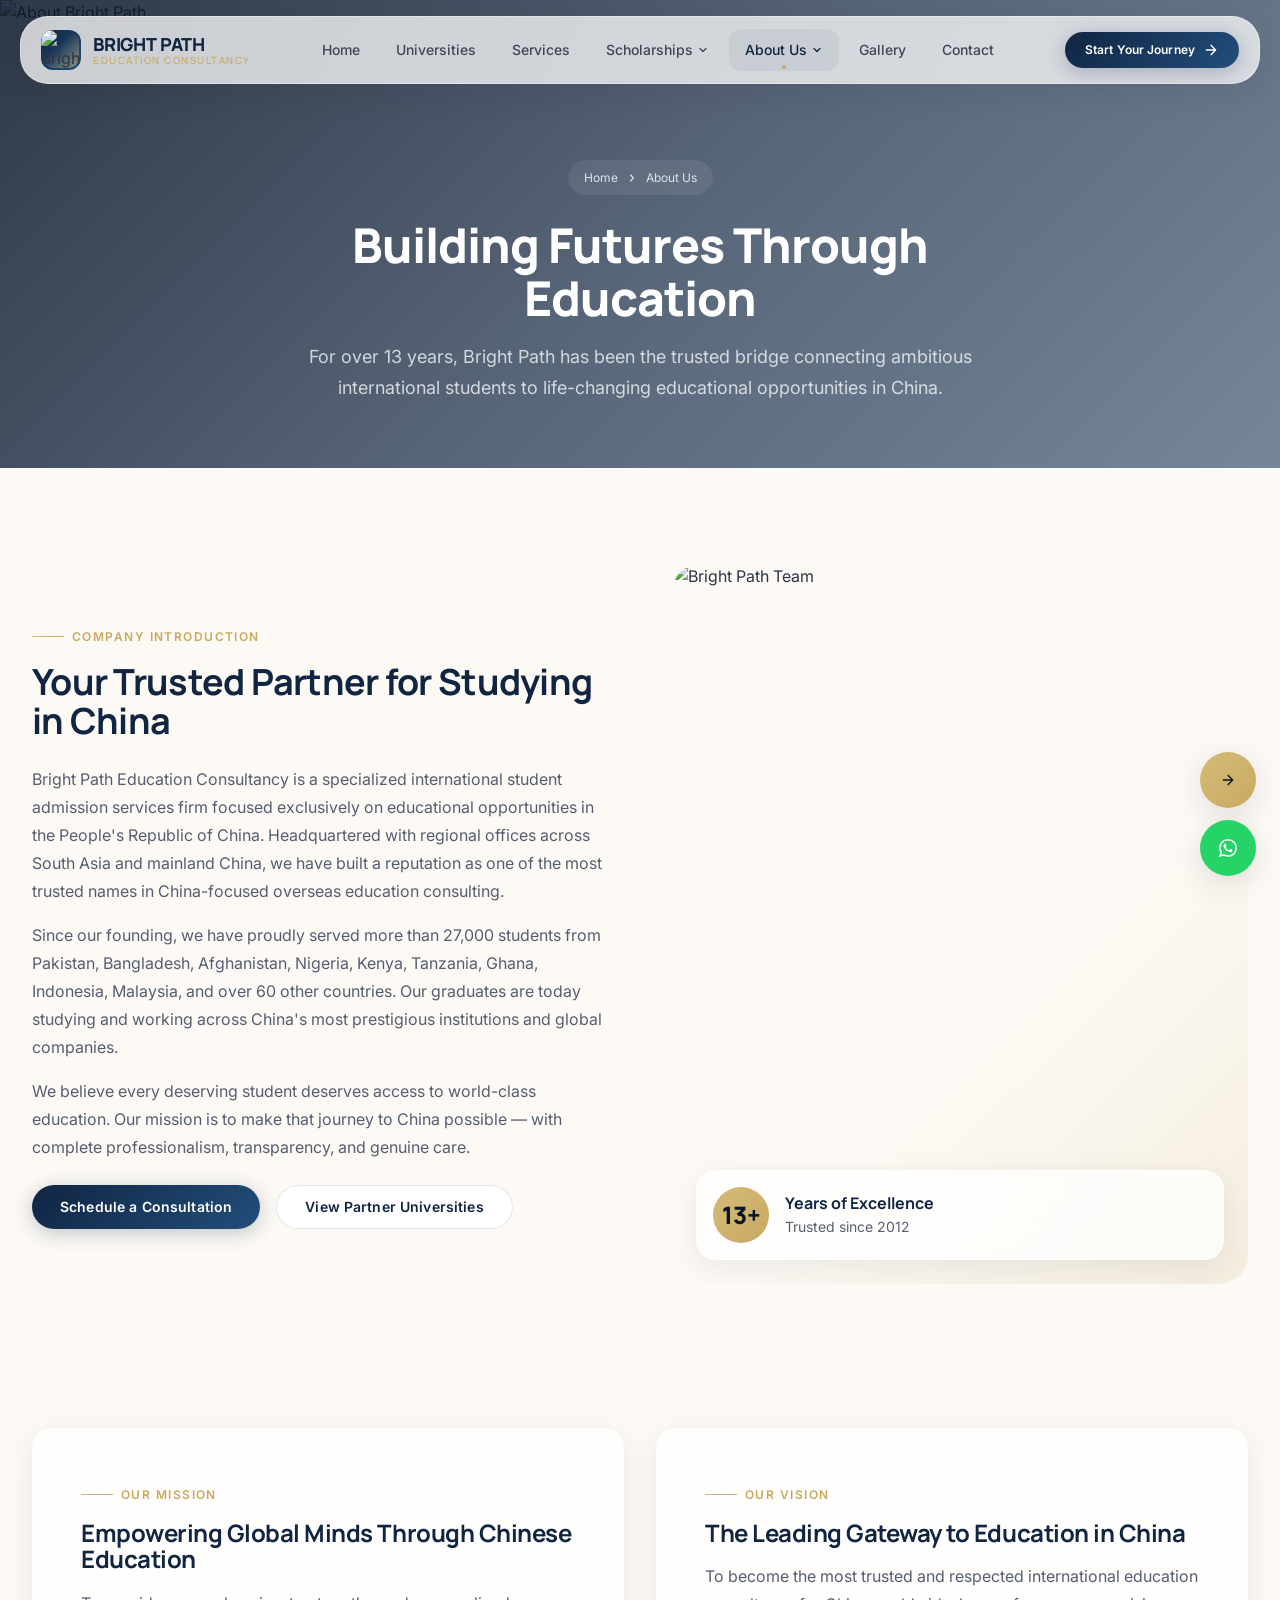
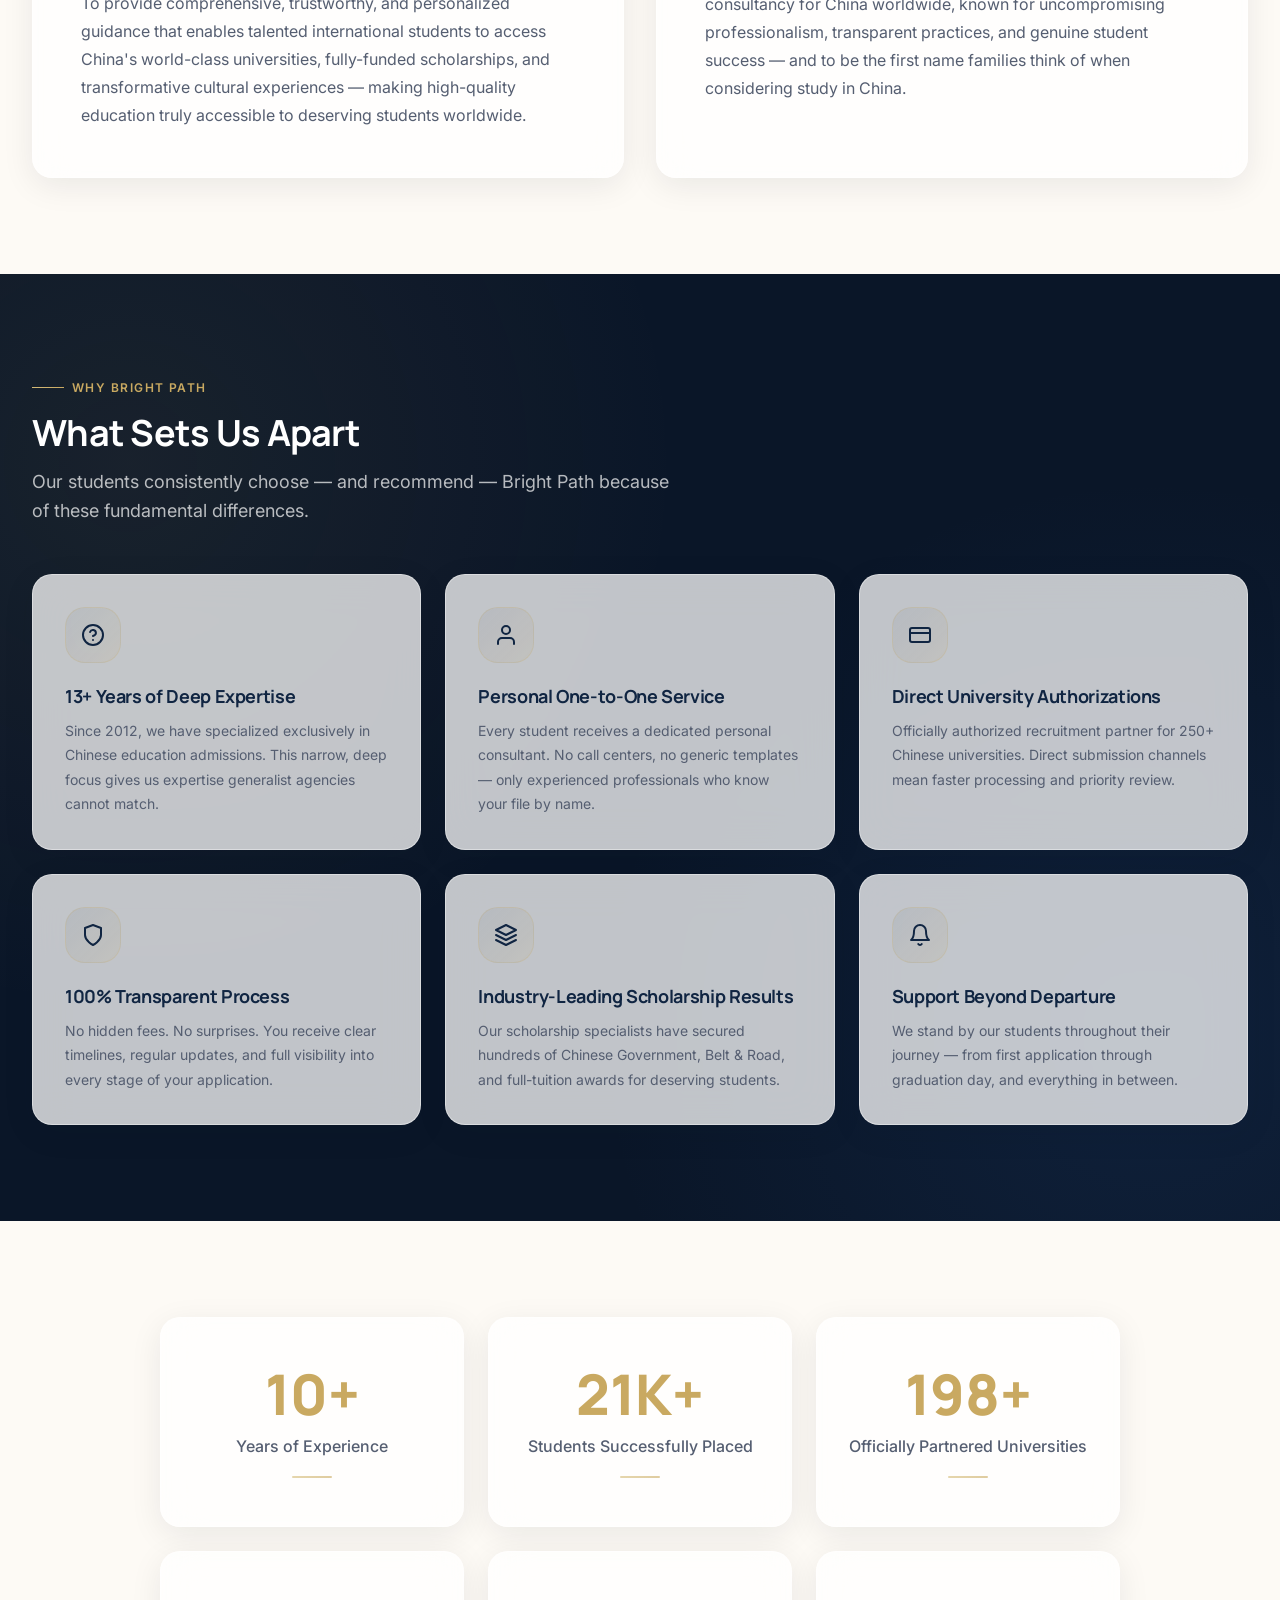
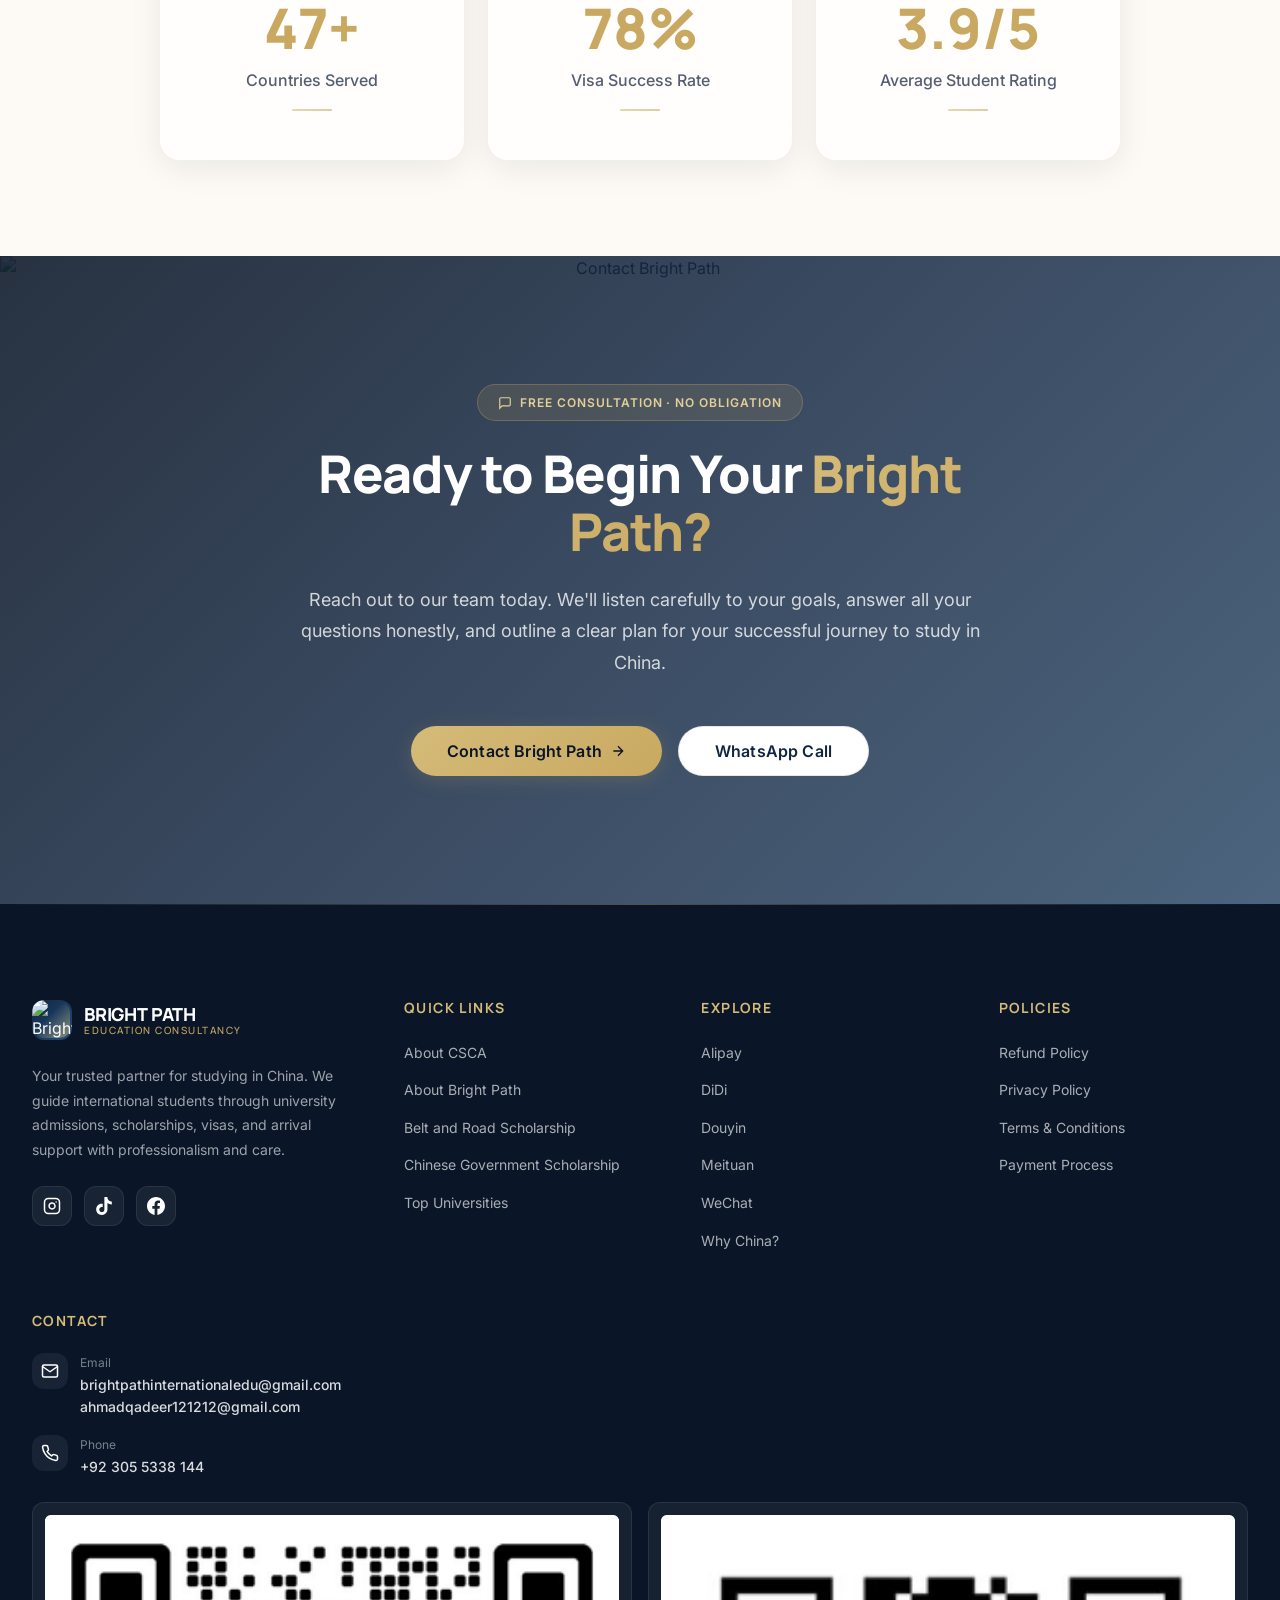
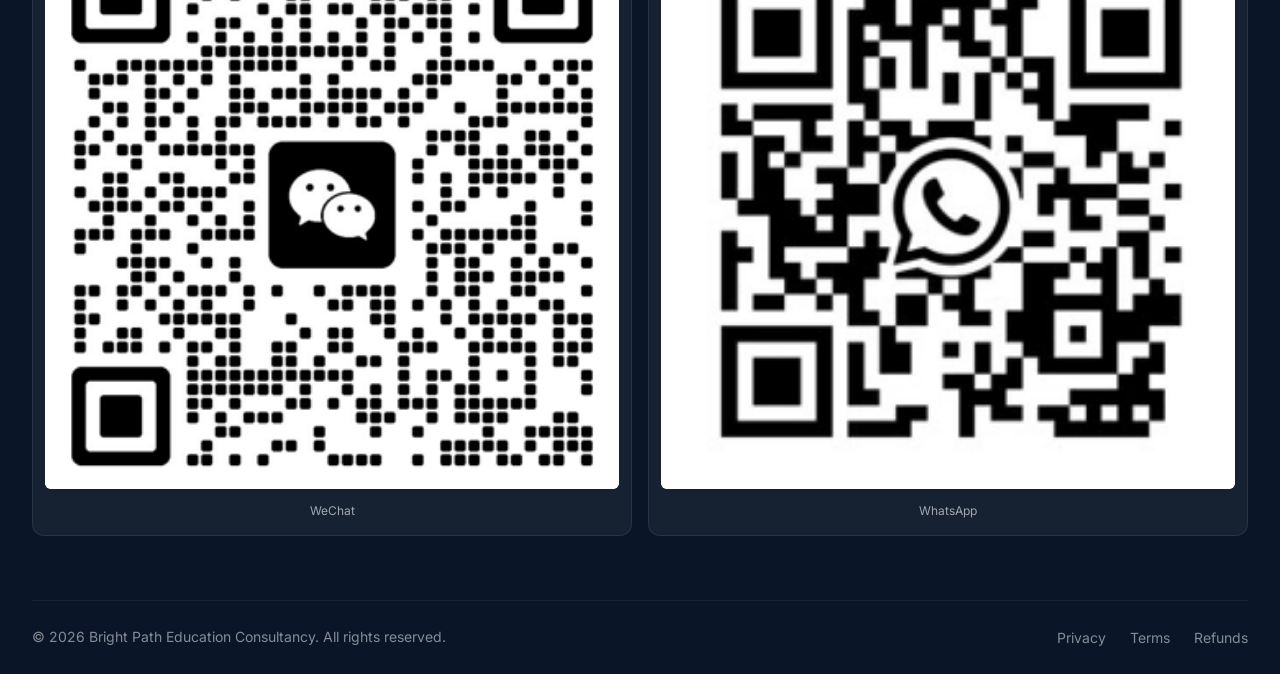
==== about.html @ dc4dc4cf "Add files via upload" ====
<!DOCTYPE html>
<html lang="en">
<head>
  <meta charset="UTF-8">
  <meta name="viewport" content="width=device-width, initial-scale=1.0">
  <meta name="description" content="About Bright Path Education Consultancy. 13+ years experience, 27,000+ students placed, fully authorized and certified for China study abroad services.">
  <title>About Us | Bright Path - Education Consultancy</title>
  <link rel="icon" type="image/x-icon" href="Website Images/website_logo_favicon.ico">
  <link rel="shortcut icon" type="image/x-icon" href="Website Images/website_logo_favicon.ico">
  <link rel="preconnect" href="https://fonts.googleapis.com">
  <link rel="preconnect" href="https://fonts.gstatic.com" crossorigin>
  <link href="https://fonts.googleapis.com/css2?family=Inter:wght@400;500;600;700&family=Manrope:wght@600;700;800&family=Plus+Jakarta+Sans:wght@500;600;700&display=swap" rel="stylesheet">
  <link rel="stylesheet" href="css/styles.css">
</head>
<body data-page="about">
  <nav id="navbar"></nav>
  <div id="mobileMenu" class="mobile-menu"></div>

  <header class="page-header">
    <div class="page-header-bg">
      <img src="Website Images/ChatGPT Image Sep 16, 2026, 08_19_57 AM.png" alt="About Bright Path" loading="eager">
    </div>
    <div class="container">
      <div class="page-header-content">
        <div class="breadcrumbs">
          <a href="index.html">Home</a>
          <svg width="12" height="12" viewBox="0 0 24 24" fill="none" stroke="currentColor" stroke-width="2.5" stroke-linecap="round" stroke-linejoin="round"><polyline points="9 18 15 12 9 6"/></svg>
          <span>About Us</span>
        </div>
        <h1 class="page-title">Building Futures Through Education</h1>
        <p class="page-subtitle">For over 13 years, Bright Path has been the trusted bridge connecting ambitious international students to life-changing educational opportunities in China.</p>
      </div>
    </div>
  </header>

  <section class="section">
    <div class="container">
      <div class="about-hero">
        <div class="about-text reveal">
          <div class="section-eyebrow">Company Introduction</div>
          <h2 class="section-title">Your Trusted Partner for Studying in China</h2>
          <p>Bright Path Education Consultancy is a specialized international student admission services firm focused exclusively on educational opportunities in the People's Republic of China. Headquartered with regional offices across South Asia and mainland China, we have built a reputation as one of the most trusted names in China-focused overseas education consulting.</p>
          <p>Since our founding, we have proudly served more than 27,000 students from Pakistan, Bangladesh, Afghanistan, Nigeria, Kenya, Tanzania, Ghana, Indonesia, Malaysia, and over 60 other countries. Our graduates are today studying and working across China's most prestigious institutions and global companies.</p>
          <p>We believe every deserving student deserves access to world-class education. Our mission is to make that journey to China possible — with complete professionalism, transparency, and genuine care.</p>
          <div class="flex flex-wrap gap-4" style="margin-top: var(--space-5);">
            <a href="contact.html" class="btn btn-primary">Schedule a Consultation</a>
            <a href="universities.html" class="btn btn-secondary">View Partner Universities</a>
          </div>
        </div>
        <div class="about-image reveal">
          <img src="Website Images/main bg image.png" alt="Bright Path Team" loading="lazy">
          <div class="about-badge">
            <div class="glass-card" style="padding: var(--space-4);">
              <div class="flex items-center gap-4">
                <div style="width: 56px; height: 56px; border-radius: 50%; background: var(--gradient-gold); display: flex; align-items: center; justify-content: center; color: var(--navy-900); font-family: var(--font-display); font-weight: 800; font-size: 1.5rem;">13+</div>
                <div>
                  <div style="font-family: var(--font-display); font-weight: 700; color: var(--navy-800);">Years of Excellence</div>
                  <div style="font-size: var(--fs-body-sm); color: var(--charcoal-600);">Trusted since 2012</div>
                </div>
              </div>
            </div>
          </div>
        </div>
      </div>
    </div>
  </section>

  <section class="section" style="padding-top: var(--space-7);">
    <div class="container">
      <div class="mission-vision-grid">
        <div class="mission-card glass-card reveal">
          <div class="section-eyebrow">Our Mission</div>
          <h3>Empowering Global Minds Through Chinese Education</h3>
          <p>To provide comprehensive, trustworthy, and personalized guidance that enables talented international students to access China's world-class universities, fully-funded scholarships, and transformative cultural experiences — making high-quality education truly accessible to deserving students worldwide.</p>
        </div>
        <div class="vision-card glass-card reveal">
          <div class="section-eyebrow">Our Vision</div>
          <h3>The Leading Gateway to Education in China</h3>
          <p>To become the most trusted and respected international education consultancy for China worldwide, known for uncompromising professionalism, transparent practices, and genuine student success — and to be the first name families think of when considering study in China.</p>
        </div>
      </div>
    </div>
  </section>

  <section class="process-section section">
    <div class="container">
      <div class="reveal" style="max-width: 720px; margin-bottom: var(--space-7);">
        <div class="section-eyebrow">Why Bright Path</div>
        <h2 class="section-title">What Sets Us Apart</h2>
        <p class="section-subtitle mb-0">Our students consistently choose — and recommend — Bright Path because of these fundamental differences.</p>
      </div>
      <div class="features-grid">
        <div class="feature-card glass-card reveal">
          <div class="feature-icon">
            <svg width="24" height="24" viewBox="0 0 24 24" fill="none" stroke="#102542" stroke-width="2" stroke-linecap="round" stroke-linejoin="round"><circle cx="12" cy="12" r="10"/><path d="M9.09 9a3 3 0 0 1 5.83 1c0 2-3 3-3 3"/><line x1="12" y1="17" x2="12.01" y2="17"/></svg>
          </div>
          <h3 class="feature-title">13+ Years of Deep Expertise</h3>
          <p class="feature-desc">Since 2012, we have specialized exclusively in Chinese education admissions. This narrow, deep focus gives us expertise generalist agencies cannot match.</p>
        </div>
        <div class="feature-card glass-card reveal">
          <div class="feature-icon">
            <svg width="24" height="24" viewBox="0 0 24 24" fill="none" stroke="#102542" stroke-width="2" stroke-linecap="round" stroke-linejoin="round"><path d="M20 21v-2a4 4 0 0 0-4-4H8a4 4 0 0 0-4 4v2"/><circle cx="12" cy="7" r="4"/></svg>
          </div>
          <h3 class="feature-title">Personal One-to-One Service</h3>
          <p class="feature-desc">Every student receives a dedicated personal consultant. No call centers, no generic templates — only experienced professionals who know your file by name.</p>
        </div>
        <div class="feature-card glass-card reveal">
          <div class="feature-icon">
            <svg width="24" height="24" viewBox="0 0 24 24" fill="none" stroke="#102542" stroke-width="2" stroke-linecap="round" stroke-linejoin="round"><rect x="2" y="5" width="20" height="14" rx="2"/><line x1="2" y1="10" x2="22" y2="10"/></svg>
          </div>
          <h3 class="feature-title">Direct University Authorizations</h3>
          <p class="feature-desc">Officially authorized recruitment partner for 250+ Chinese universities. Direct submission channels mean faster processing and priority review.</p>
        </div>
        <div class="feature-card glass-card reveal">
          <div class="feature-icon">
            <svg width="24" height="24" viewBox="0 0 24 24" fill="none" stroke="#102542" stroke-width="2" stroke-linecap="round" stroke-linejoin="round"><path d="M12 22s8-4 8-10V5l-8-3-8 3v7c0 6 8 10 8 10z"/></svg>
          </div>
          <h3 class="feature-title">100% Transparent Process</h3>
          <p class="feature-desc">No hidden fees. No surprises. You receive clear timelines, regular updates, and full visibility into every stage of your application.</p>
        </div>
        <div class="feature-card glass-card reveal">
          <div class="feature-icon">
            <svg width="24" height="24" viewBox="0 0 24 24" fill="none" stroke="#102542" stroke-width="2" stroke-linecap="round" stroke-linejoin="round"><path d="M12 2L2 7l10 5 10-5-10-5z"/><path d="M2 17l10 5 10-5"/><path d="M2 12l10 5 10-5"/></svg>
          </div>
          <h3 class="feature-title">Industry-Leading Scholarship Results</h3>
          <p class="feature-desc">Our scholarship specialists have secured hundreds of Chinese Government, Belt & Road, and full-tuition awards for deserving students.</p>
        </div>
        <div class="feature-card glass-card reveal">
          <div class="feature-icon">
            <svg width="24" height="24" viewBox="0 0 24 24" fill="none" stroke="#102542" stroke-width="2" stroke-linecap="round" stroke-linejoin="round"><path d="M18 8A6 6 0 0 0 6 8c0 7-3 9-3 9h18s-3-2-3-9"/><path d="M13.73 21a2 2 0 0 1-3.46 0"/></svg>
          </div>
          <h3 class="feature-title">Support Beyond Departure</h3>
          <p class="feature-desc">We stand by our students throughout their journey — from first application through graduation day, and everything in between.</p>
        </div>
      </div>
    </div>
  </section>

  <section class="section">
    <div class="container">
      <div class="stats-grid reveal">
        <div class="stat-card glass-card">
          <div class="stat-number"><span data-counter="13" data-suffix="+">0</span></div>
          <div class="stat-label">Years of Experience</div>
          <div class="stat-divider"></div>
        </div>
        <div class="stat-card glass-card">
          <div class="stat-number"><span data-counter="27" data-suffix="K+">0</span></div>
          <div class="stat-label">Students Successfully Placed</div>
          <div class="stat-divider"></div>
        </div>
        <div class="stat-card glass-card">
          <div class="stat-number"><span data-counter="250" data-suffix="+">0</span></div>
          <div class="stat-label">Officially Partnered Universities</div>
          <div class="stat-divider"></div>
        </div>
        <div class="stat-card glass-card">
          <div class="stat-number"><span data-counter="60" data-suffix="+">0</span></div>
          <div class="stat-label">Countries Served</div>
          <div class="stat-divider"></div>
        </div>
        <div class="stat-card glass-card">
          <div class="stat-number"><span data-counter="98" data-suffix="%">0</span></div>
          <div class="stat-label">Visa Success Rate</div>
          <div class="stat-divider"></div>
        </div>
        <div class="stat-card glass-card">
          <div class="stat-number"><span data-counter="4.9" data-suffix="/5">0</span></div>
          <div class="stat-label">Average Student Rating</div>
          <div class="stat-divider"></div>
        </div>
      </div>
    </div>
  </section>

  <section class="final-cta-section">
    <div class="final-cta-bg">
      <img src="Website Images/start.jpg" alt="Contact Bright Path" loading="lazy">
    </div>
    <div class="container">
      <div class="final-cta-content reveal">
        <div class="final-cta-badge">
          <svg width="14" height="14" viewBox="0 0 24 24" fill="none" stroke="currentColor" stroke-width="2"><path d="M21 15a2 2 0 0 1-2 2H7l-4 4V5a2 2 0 0 1 2-2h14a2 2 0 0 1 2 2z"/></svg>
          Free Consultation · No Obligation
        </div>
        <h2 class="final-cta-title">
          Ready to Begin Your <span>Bright Path?</span>
        </h2>
        <p class="final-cta-text">
          Reach out to our team today. We'll listen carefully to your goals, answer all your questions honestly, and outline a clear plan for your successful journey to study in China.
        </p>
        <div class="final-cta-actions">
          <a href="contact.html" class="btn btn-gold btn-lg">
            Contact Bright Path
            <svg width="16" height="16" viewBox="0 0 24 24" fill="none" stroke="currentColor" stroke-width="2"><path d="M5 12h14M12 5l7 7-7 7"/></svg>
          </a>
          <a href="https://wa.me/923055338144" class="btn btn-secondary btn-lg" target="_blank" rel="noopener">
            WhatsApp Call
          </a>
        </div>
      </div>
    </div>
  </section>

  <footer id="footer" class="footer"></footer>
  <div id="floatingContact" class="floating-contact"></div>
  <div id="lightbox" class="lightbox"></div>

  <script src="js/main.js"></script>
</body>
</html>
---- css/styles.css ----
/* ============================================
   BRIGHT PATH - Design System
   ============================================ */

:root {
  /* Colors */
  --navy-900: #0a1628;
  --navy-800: #102542;
  --navy-700: #1a3a5c;
  --navy-600: #234e7b;
  --royal-500: #2d5fa8;
  --royal-400: #3d78c9;
  --royal-300: #5a92dc;
  --gold-500: #c9a961;
  --gold-400: #d4bb78;
  --gold-300: #e3cf9a;
  --gold-200: #ede0ba;
  --ivory-50: #fdfaf5;
  --ivory-100: #faf6ef;
  --ivory-200: #f4ede1;
  --sand-50: #faf8f3;
  --sand-100: #f5f1e8;
  --charcoal-900: #1a1f2e;
  --charcoal-800: #2d3444;
  --charcoal-700: #3f4757;
  --charcoal-600: #555e71;
  --charcoal-500: #70798c;
  --charcoal-400: #97a0b2;
  --white: #ffffff;

  /* Gradients */
  --gradient-navy: linear-gradient(135deg, var(--navy-800) 0%, var(--navy-600) 100%);
  --gradient-gold: linear-gradient(135deg, var(--gold-400) 0%, var(--gold-500) 100%);
  --gradient-hero: linear-gradient(135deg, rgba(10, 22, 40, 0.85) 0%, rgba(16, 37, 66, 0.7) 50%, rgba(26, 58, 92, 0.6) 100%);

  /* Glassmorphism */
  --glass-bg: rgba(255, 255, 255, 0.75);
  --glass-bg-navy: rgba(10, 22, 40, 0.7);
  --glass-border: rgba(255, 255, 255, 0.4);
  --glass-border-navy: rgba(201, 169, 97, 0.2);
  --glass-blur: blur(20px);
  --glass-shadow: 0 8px 32px rgba(10, 22, 40, 0.08);

  /* Typography */
  --font-primary: 'Inter', 'Plus Jakarta Sans', -apple-system, BlinkMacSystemFont, sans-serif;
  --font-display: 'Manrope', 'DM Sans', 'Inter', sans-serif;

  /* Font Sizes */
  --fs-display: clamp(2.5rem, 5vw, 4rem);
  --fs-h1: clamp(2rem, 4vw, 3rem);
  --fs-h2: clamp(1.5rem, 3vw, 2.25rem);
  --fs-h3: clamp(1.25rem, 2vw, 1.5rem);
  --fs-h4: 1.25rem;
  --fs-body: 1rem;
  --fs-body-lg: 1.125rem;
  --fs-body-sm: 0.875rem;
  --fs-caption: 0.75rem;

  /* Line Heights */
  --lh-tight: 1.1;
  --lh-snug: 1.3;
  --lh-normal: 1.6;
  --lh-relaxed: 1.75;

  /* Spacing */
  --space-1: 0.25rem;
  --space-2: 0.5rem;
  --space-3: 0.75rem;
  --space-4: 1rem;
  --space-5: 1.5rem;
  --space-6: 2rem;
  --space-7: 3rem;
  --space-8: 4rem;
  --space-9: 6rem;
  --space-10: 8rem;

  /* Borders */
  --radius-sm: 6px;
  --radius-md: 12px;
  --radius-lg: 20px;
  --radius-xl: 28px;
  --radius-full: 999px;
  --border-subtle: 1px solid rgba(10, 22, 40, 0.08);

  /* Shadows */
  --shadow-xs: 0 1px 2px rgba(10, 22, 40, 0.05);
  --shadow-sm: 0 2px 8px rgba(10, 22, 40, 0.06);
  --shadow-md: 0 4px 16px rgba(10, 22, 40, 0.08);
  --shadow-lg: 0 8px 32px rgba(10, 22, 40, 0.12);
  --shadow-xl: 0 16px 48px rgba(10, 22, 40, 0.16);
  --shadow-gold: 0 4px 20px rgba(201, 169, 97, 0.2);

  /* Transitions */
  --transition-fast: 150ms cubic-bezier(0.4, 0, 0.2, 1);
  --transition-normal: 250ms cubic-bezier(0.4, 0, 0.2, 1);
  --transition-slow: 400ms cubic-bezier(0.4, 0, 0.2, 1);

  /* Layout */
  --container-max: 1280px;
  --container-padding: clamp(1rem, 4vw, 2rem);
}

/* ============================================
   Reset & Base
   ============================================ */

*, *::before, *::after {
  box-sizing: border-box;
  margin: 0;
  padding: 0;
}

html {
  scroll-behavior: smooth;
  -webkit-font-smoothing: antialiased;
  -moz-osx-font-smoothing: grayscale;
}

body {
  font-family: var(--font-primary);
  font-size: var(--fs-body);
  line-height: var(--lh-normal);
  color: var(--charcoal-800);
  background-color: var(--ivory-50);
  overflow-x: hidden;
}

img {
  max-width: 100%;
  height: auto;
  display: block;
}

a {
  color: inherit;
  text-decoration: none;
  transition: color var(--transition-fast);
}

button {
  font-family: inherit;
  cursor: pointer;
  border: none;
  background: none;
}

input, textarea, select {
  font-family: inherit;
  font-size: inherit;
}

h1, h2, h3, h4, h5, h6 {
  font-family: var(--font-display);
  color: var(--navy-800);
  line-height: var(--lh-tight);
  font-weight: 700;
  letter-spacing: -0.02em;
}

/* ============================================
   Container & Layout
   ============================================ */

.container {
  max-width: var(--container-max);
  margin: 0 auto;
  padding: 0 var(--container-padding);
}

.section {
  padding: clamp(3rem, 8vw, 6rem) 0;
}

.section-eyebrow {
  display: inline-flex;
  align-items: center;
  gap: var(--space-2);
  font-size: var(--fs-caption);
  font-weight: 600;
  text-transform: uppercase;
  letter-spacing: 0.12em;
  color: var(--gold-500);
  margin-bottom: var(--space-4);
}

.section-eyebrow::before {
  content: '';
  width: 32px;
  height: 1px;
  background: var(--gradient-gold);
}

.section-title {
  font-size: var(--fs-h2);
  color: var(--navy-800);
  margin-bottom: var(--space-4);
}

.section-subtitle {
  font-size: var(--fs-body-lg);
  color: var(--charcoal-600);
  max-width: 640px;
  margin-bottom: var(--space-7);
}

/* ============================================
   Glassmorphism Components
   ============================================ */

.glass {
  background: var(--glass-bg);
  backdrop-filter: var(--glass-blur);
  -webkit-backdrop-filter: var(--glass-blur);
  border: 1px solid var(--glass-border);
  box-shadow: var(--glass-shadow);
}

.glass-navy {
  background: var(--glass-bg-navy);
  backdrop-filter: var(--glass-blur);
  -webkit-backdrop-filter: var(--glass-blur);
  border: 1px solid var(--glass-border-navy);
}

.glass-card {
  background: var(--glass-bg);
  backdrop-filter: var(--glass-blur);
  -webkit-backdrop-filter: var(--glass-blur);
  border: 1px solid var(--glass-border);
  border-radius: var(--radius-lg);
  box-shadow: var(--glass-shadow);
  transition: transform var(--transition-normal), box-shadow var(--transition-normal), border-color var(--transition-normal);
}

.glass-card:hover {
  transform: translateY(-4px);
  box-shadow: var(--shadow-lg);
  border-color: rgba(201, 169, 97, 0.3);
}

/* ============================================
   Buttons
   ============================================ */

.btn {
  display: inline-flex;
  align-items: center;
  justify-content: center;
  gap: var(--space-2);
  padding: 0.875rem 1.75rem;
  font-size: var(--fs-body-sm);
  font-weight: 600;
  letter-spacing: 0.01em;
  border-radius: var(--radius-full);
  transition: all var(--transition-normal);
  white-space: nowrap;
  line-height: 1;
}

.btn-primary {
  background: var(--gradient-navy);
  color: var(--white);
  box-shadow: 0 4px 20px rgba(16, 37, 66, 0.25);
}

.btn-primary:hover {
  transform: translateY(-2px);
  box-shadow: 0 8px 28px rgba(16, 37, 66, 0.35);
  background: linear-gradient(135deg, var(--navy-700) 0%, var(--royal-500) 100%);
}

.btn-secondary {
  background: var(--white);
  color: var(--navy-800);
  border: 1px solid rgba(10, 22, 40, 0.1);
}

.btn-secondary:hover {
  transform: translateY(-2px);
  border-color: var(--gold-400);
  box-shadow: var(--shadow-gold);
}

.btn-gold {
  background: var(--gradient-gold);
  color: var(--navy-900);
  box-shadow: var(--shadow-gold);
}

.btn-gold:hover {
  transform: translateY(-2px);
  box-shadow: 0 6px 24px rgba(201, 169, 97, 0.35);
}

.btn-ghost {
  background: transparent;
  color: var(--navy-800);
  border: 1px solid transparent;
}

.btn-ghost:hover {
  color: var(--gold-500);
  background: rgba(201, 169, 97, 0.08);
}

.btn-lg {
  padding: 1rem 2.25rem;
  font-size: var(--fs-body);
}

.btn-sm {
  padding: 0.625rem 1.25rem;
  font-size: var(--fs-caption);
}

.btn-icon {
  padding: 0.75rem;
  width: 44px;
  height: 44px;
  border-radius: var(--radius-md);
}

/* ============================================
   Navigation
   ============================================ */

.navbar {
  position: fixed;
  top: var(--space-4);
  left: 50%;
  transform: translateX(-50%);
  width: calc(100% - 2rem);
  max-width: 1240px;
  z-index: 100;
  border-radius: var(--radius-xl);
  padding: 0.75rem 1.25rem;
  transition: all var(--transition-normal);
}

.navbar.scrolled {
  top: 0.5rem;
  background: rgba(255, 255, 255, 0.92);
  box-shadow: var(--shadow-md);
}

.nav-inner {
  display: flex;
  align-items: center;
  justify-content: space-between;
  gap: var(--space-6);
}

.nav-logo {
  display: flex;
  align-items: center;
  gap: var(--space-3);
  flex-shrink: 0;
}

.nav-logo-mark {
  width: 40px;
  height: 40px;
  background: var(--gradient-navy);
  border-radius: var(--radius-md);
  display: flex;
  align-items: center;
  justify-content: center;
  position: relative;
  overflow: hidden;
}

.nav-logo-mark::after {
  content: '';
  position: absolute;
  inset: 2px;
  background: linear-gradient(135deg, transparent 40%, var(--gold-400) 100%);
  opacity: 0.6;
  border-radius: calc(var(--radius-md) - 2px);
}

.nav-logo-mark svg {
  position: relative;
  z-index: 1;
}

.nav-logo-mark img {
  position: relative;
  z-index: 1;
  width: 100%;
  height: 100%;
  object-fit: contain;
  display: block;
}

.nav-logo-text {
  font-family: var(--font-display);
  font-weight: 800;
  font-size: 1.125rem;
  color: var(--navy-800);
  letter-spacing: -0.01em;
  line-height: 1;
}

.nav-logo-text span {
  display: block;
  font-size: 0.625rem;
  font-weight: 500;
  color: var(--gold-500);
  letter-spacing: 0.15em;
  text-transform: uppercase;
  margin-top: 2px;
}

.nav-links {
  display: flex;
  align-items: center;
  gap: var(--space-1);
  list-style: none;
}

.nav-link {
  position: relative;
  padding: 0.625rem 1rem;
  font-size: var(--fs-body-sm);
  font-weight: 500;
  color: var(--charcoal-700);
  border-radius: var(--radius-md);
  transition: all var(--transition-fast);
}

.nav-link:hover,
.nav-link.active {
  color: var(--navy-800);
  background: rgba(16, 37, 66, 0.06);
}

.nav-link.active::after {
  content: '';
  position: absolute;
  bottom: 2px;
  left: 50%;
  transform: translateX(-50%);
  width: 4px;
  height: 4px;
  border-radius: 50%;
  background: var(--gold-500);
}

.nav-cta {
  display: flex;
  align-items: center;
  gap: var(--space-3);
  flex-shrink: 0;
}

.nav-toggle {
  display: none;
  flex-direction: column;
  gap: 5px;
  padding: 0.5rem;
  border-radius: var(--radius-md);
  background: rgba(16, 37, 66, 0.06);
}

.nav-toggle span {
  display: block;
  width: 22px;
  height: 2px;
  background: var(--navy-800);
  border-radius: 2px;
  transition: all var(--transition-normal);
}

.nav-toggle.open span:nth-child(1) {
  transform: translateY(7px) rotate(45deg);
}

.nav-toggle.open span:nth-child(2) {
  opacity: 0;
}

.nav-toggle.open span:nth-child(3) {
  transform: translateY(-7px) rotate(-45deg);
}

.nav-links > li {
  position: relative;
}

.nav-dropdown-toggle {
  display: inline-flex;
  align-items: center;
  gap: 4px;
  cursor: pointer;
}

.nav-dropdown-toggle svg {
  transition: transform var(--transition-fast);
}

.nav-dropdown-toggle:hover svg {
  transform: rotate(180deg);
}

.nav-dropdown {
  position: absolute;
  top: 100%;
  left: 0;
  min-width: 260px;
  padding: var(--space-2);
  background: var(--white);
  border-radius: var(--radius-lg);
  box-shadow: var(--shadow-lg);
  border: 1px solid rgba(10, 22, 40, 0.06);
  list-style: none;
  opacity: 0;
  visibility: hidden;
  transform: translateY(8px);
  transition: all var(--transition-normal);
  z-index: 60;
}

.nav-links > li:hover .nav-dropdown,
.nav-links > li:focus-within .nav-dropdown {
  opacity: 1;
  visibility: visible;
  transform: translateY(0);
}

.nav-dropdown-item {
  display: block;
  padding: 0.75rem 1rem;
  border-radius: var(--radius-md);
  font-size: var(--fs-body-sm);
  font-weight: 500;
  color: var(--charcoal-700);
  transition: all var(--transition-fast);
  white-space: nowrap;
}

.nav-dropdown-item:hover {
  background: rgba(16, 37, 66, 0.06);
  color: var(--navy-800);
}

.nav-dropdown-item.active {
  background: var(--gradient-navy);
  color: var(--white);
}

.nav-dropdown-label {
  font-size: 0.7rem;
  font-weight: 700;
  color: var(--gold-500);
  text-transform: uppercase;
  letter-spacing: 0.08em;
  padding: 0.5rem 1rem 0.25rem;
}

.mobile-submenu {
  margin-top: var(--space-2);
  padding-left: var(--space-3);
  border-left: 2px solid rgba(10, 22, 40, 0.08);
  list-style: none;
  display: flex;
  flex-direction: column;
  gap: 2px;
}

.mobile-submenu a {
  display: block;
  padding: 0.5rem 1rem;
  border-radius: var(--radius-md);
  font-size: var(--fs-body-sm);
  color: var(--charcoal-600);
  font-weight: 500;
}

.mobile-submenu a.active {
  background: rgba(16, 37, 66, 0.06);
  color: var(--navy-800);
}

.scholarship-tab-card {
  border: 2px solid transparent;
  cursor: pointer;
}

.scholarship-tab-card:hover {
  transform: translateY(-4px);
  box-shadow: var(--shadow-lg);
  border-color: var(--gold-400);
}

.scholarship-tab-card.active {
  border-color: var(--navy-700);
  box-shadow: 0 12px 32px -12px rgba(16, 37, 66, 0.25);
}

.mobile-menu {
  display: none;
  position: fixed;
  inset: 0;
  background: rgba(10, 22, 40, 0.5);
  backdrop-filter: blur(8px);
  z-index: 99;
  opacity: 0;
  visibility: hidden;
  transition: all var(--transition-normal);
}

.mobile-menu.open {
  opacity: 1;
  visibility: visible;
}

.mobile-menu-panel {
  position: absolute;
  top: 0;
  right: 0;
  width: min(360px, 85%);
  height: 100vh;
  background: var(--white);
  padding: var(--space-7) var(--space-5);
  overflow-y: auto;
  transform: translateX(100%);
  transition: transform var(--transition-normal);
}

.mobile-menu.open .mobile-menu-panel {
  transform: translateX(0);
}

.mobile-nav-links {
  list-style: none;
  margin-top: var(--space-6);
}

.mobile-nav-links li + li {
  border-top: 1px solid rgba(10, 22, 40, 0.06);
}

.mobile-nav-link {
  display: block;
  padding: 1rem 0;
  font-size: var(--fs-body-lg);
  font-weight: 500;
  color: var(--navy-800);
}

.mobile-nav-cta {
  margin-top: var(--space-6);
  padding-top: var(--space-5);
  border-top: 1px solid rgba(10, 22, 40, 0.06);
}

.mobile-nav-cta .btn {
  width: 100%;
}

/* ============================================
   Hero Section
   ============================================ */

.hero {
  position: relative;
  min-height: 100vh;
  padding: 120px 0 var(--space-9);
  display: flex;
  align-items: center;
  overflow: hidden;
}

.hero-bg {
  position: absolute;
  inset: 0;
  z-index: 0;
}

.hero-bg img,
.hero-bg video {
  width: 100%;
  height: 100%;
  object-fit: cover;
  display: block;
}

.hero-bg::after {
  content: '';
  position: absolute;
  inset: 0;
  background: var(--gradient-hero);
}

.hero-pattern {
  position: absolute;
  inset: 0;
  background-image:
    radial-gradient(circle at 20% 30%, rgba(201, 169, 97, 0.15) 0%, transparent 40%),
    radial-gradient(circle at 80% 70%, rgba(45, 95, 168, 0.1) 0%, transparent 40%);
  z-index: 1;
}

.hero-content {
  position: relative;
  z-index: 2;
  display: grid;
  grid-template-columns: 1.2fr 0.8fr;
  gap: var(--space-8);
  align-items: center;
}

.hero-text {
  color: var(--white);
}

.hero-eyebrow {
  display: inline-flex;
  align-items: center;
  gap: var(--space-2);
  padding: 0.5rem 1rem;
  background: rgba(255, 255, 255, 0.1);
  backdrop-filter: blur(10px);
  border: 1px solid rgba(255, 255, 255, 0.15);
  border-radius: var(--radius-full);
  font-size: var(--fs-caption);
  font-weight: 500;
  color: var(--gold-300);
  margin-bottom: var(--space-5);
  letter-spacing: 0.05em;
}

.hero-title {
  font-size: var(--fs-display);
  color: var(--white);
  font-weight: 800;
  line-height: var(--lh-tight);
  margin-bottom: var(--space-5);
  letter-spacing: -0.03em;
}

.hero-title span {
  background: var(--gradient-gold);
  -webkit-background-clip: text;
  -webkit-text-fill-color: transparent;
  background-clip: text;
}

.hero-description {
  font-size: var(--fs-body-lg);
  color: rgba(255, 255, 255, 0.85);
  line-height: var(--lh-relaxed);
  margin-bottom: var(--space-7);
  max-width: 540px;
}

.hero-actions {
  display: flex;
  flex-wrap: wrap;
  gap: var(--space-4);
  margin-bottom: var(--space-8);
}

.hero-actions .btn-secondary {
  background: rgba(255, 255, 255, 0.1);
  color: var(--white);
  border-color: rgba(255, 255, 255, 0.25);
}

.hero-actions .btn-secondary:hover {
  background: rgba(255, 255, 255, 0.18);
  border-color: var(--gold-400);
}

.hero-stats-floating {
  display: flex;
  flex-direction: column;
  gap: var(--space-4);
}

.hero-floating-card {
  padding: 1.25rem 1.5rem;
  background: rgba(255, 255, 255, 0.08);
  backdrop-filter: blur(16px);
  -webkit-backdrop-filter: blur(16px);
  border: 1px solid rgba(255, 255, 255, 0.12);
  border-radius: var(--radius-lg);
  display: flex;
  align-items: center;
  gap: var(--space-4);
  transition: all var(--transition-normal);
  animation: float 6s ease-in-out infinite;
}

.hero-floating-card:nth-child(2) {
  animation-delay: -2s;
  margin-left: auto;
}

.hero-floating-card:nth-child(3) {
  animation-delay: -4s;
}

.hero-floating-card:hover {
  transform: translateX(8px);
  border-color: rgba(201, 169, 97, 0.4);
}

@keyframes float {
  0%, 100% { transform: translateY(0); }
  50% { transform: translateY(-8px); }
}

.hero-floating-icon {
  width: 48px;
  height: 48px;
  background: rgba(201, 169, 97, 0.15);
  border: 1px solid rgba(201, 169, 97, 0.3);
  border-radius: var(--radius-md);
  display: flex;
  align-items: center;
  justify-content: center;
  flex-shrink: 0;
}

.hero-floating-content {
  color: var(--white);
}

.hero-floating-number {
  font-family: var(--font-display);
  font-size: 1.5rem;
  font-weight: 800;
  color: var(--gold-300);
  line-height: 1;
}

.hero-floating-label {
  font-size: var(--fs-caption);
  color: rgba(255, 255, 255, 0.75);
  margin-top: 4px;
}

/* ============================================
   Trust / Statistics Section
   ============================================ */

.stats-section {
  background: var(--ivory-100);
  position: relative;
}

.stats-grid {
  display: grid;
  grid-template-columns: repeat(3, 1fr);
  gap: var(--space-5);
  max-width: 960px;
  margin: 0 auto;
}

.stat-card {
  padding: var(--space-7) var(--space-6);
  text-align: center;
  position: relative;
  overflow: hidden;
}

.stat-card::before {
  content: '';
  position: absolute;
  top: 0;
  left: 50%;
  transform: translateX(-50%);
  width: 80%;
  height: 1px;
  background: var(--gradient-gold);
  opacity: 0;
  transition: opacity var(--transition-normal);
}

.stat-card:hover::before {
  opacity: 1;
}

.stat-number {
  font-family: var(--font-display);
  font-size: clamp(2.5rem, 5vw, 3.5rem);
  font-weight: 800;
  line-height: 1;
  background: linear-gradient(135deg, var(--navy-800) 0%, var(--royal-500) 100%);
  -webkit-background-clip: text;
  -webkit-text-fill-color: transparent;
  background-clip: text;
  margin-bottom: var(--space-3);
}

.stat-card .stat-number {
  color: var(--gold-500);
  -webkit-text-fill-color: var(--gold-500);
  background: none;
}

.stat-label {
  font-size: var(--fs-body);
  color: var(--charcoal-600);
  font-weight: 500;
}

.stat-divider {
  width: 40px;
  height: 2px;
  background: var(--gradient-gold);
  margin: var(--space-4) auto 0;
  border-radius: 2px;
  opacity: 0.6;
}

/* ============================================
   Universities Section
   ============================================ */

.universities-header {
  display: flex;
  flex-wrap: wrap;
  justify-content: space-between;
  align-items: flex-end;
  gap: var(--space-5);
  margin-bottom: var(--space-7);
}

.search-box {
  display: flex;
  align-items: center;
  gap: var(--space-3);
  padding: 0.875rem 1.25rem;
  background: var(--white);
  border: 1px solid rgba(10, 22, 40, 0.08);
  border-radius: var(--radius-xl);
  min-width: 320px;
  transition: all var(--transition-normal);
  box-shadow: var(--shadow-xs);
}

.search-box:focus-within {
  border-color: var(--gold-400);
  box-shadow: 0 0 0 4px rgba(201, 169, 97, 0.1);
}

.search-box input {
  flex: 1;
  border: none;
  outline: none;
  background: transparent;
  font-size: var(--fs-body);
  color: var(--navy-800);
}

.search-box input::placeholder {
  color: var(--charcoal-400);
}

.filters-row {
  display: flex;
  flex-wrap: wrap;
  gap: var(--space-3);
  margin-bottom: var(--space-7);
}

.filter-chip {
  display: inline-flex;
  align-items: center;
  gap: var(--space-2);
  padding: 0.625rem 1.125rem;
  background: var(--white);
  border: 1px solid rgba(10, 22, 40, 0.08);
  border-radius: var(--radius-full);
  font-size: var(--fs-body-sm);
  font-weight: 500;
  color: var(--charcoal-700);
  cursor: pointer;
  transition: all var(--transition-fast);
}

.filter-chip:hover {
  border-color: var(--royal-300);
  color: var(--royal-500);
  background: rgba(45, 95, 168, 0.04);
}

.filter-chip.active {
  background: var(--gradient-navy);
  color: var(--white);
  border-color: transparent;
  box-shadow: 0 4px 16px rgba(16, 37, 66, 0.2);
}

.filter-chip svg {
  width: 14px;
  height: 14px;
}

.universities-grid {
  display: grid;
  grid-template-columns: repeat(auto-fill, minmax(340px, 1fr));
  gap: var(--space-6);
}

.university-card {
  overflow: hidden;
  display: flex;
  flex-direction: column;
}

.university-image {
  position: relative;
  height: 220px;
  overflow: hidden;
}

.university-image img {
  width: 100%;
  height: 100%;
  object-fit: cover;
  transition: transform var(--transition-slow);
}

.university-card:hover .university-image img {
  transform: scale(1.06);
}

.university-image-overlay {
  position: absolute;
  inset: 0;
  background: linear-gradient(to bottom, transparent 40%, rgba(10, 22, 40, 0.7) 100%);
}

.university-badge {
  position: absolute;
  top: var(--space-4);
  left: var(--space-4);
  padding: 0.375rem 0.75rem;
  background: rgba(255, 255, 255, 0.9);
  backdrop-filter: blur(8px);
  border-radius: var(--radius-full);
  font-size: var(--fs-caption);
  font-weight: 600;
  color: var(--navy-800);
  display: inline-flex;
  align-items: center;
  gap: var(--space-1);
}

.university-badge.gold {
  background: var(--gradient-gold);
  color: var(--navy-900);
}

.university-rank {
  position: absolute;
  top: var(--space-4);
  right: var(--space-4);
  width: 48px;
  height: 48px;
  background: rgba(10, 22, 40, 0.8);
  backdrop-filter: blur(8px);
  border: 1px solid rgba(201, 169, 97, 0.3);
  border-radius: var(--radius-md);
  display: flex;
  align-items: center;
  justify-content: center;
  color: var(--gold-300);
  font-family: var(--font-display);
  font-weight: 800;
  font-size: var(--fs-body-sm);
  flex-direction: column;
  line-height: 1;
}

.university-rank span {
  font-size: 0.55rem;
  font-weight: 500;
  color: rgba(255, 255, 255, 0.6);
  margin-top: 2px;
  letter-spacing: 0.05em;
}

.university-content {
  padding: var(--space-5);
  flex: 1;
  display: flex;
  flex-direction: column;
}

.university-name {
  font-family: var(--font-display);
  font-size: 1.25rem;
  font-weight: 700;
  color: var(--navy-800);
  margin-bottom: var(--space-2);
  line-height: 1.3;
}

.university-location {
  display: inline-flex;
  align-items: center;
  gap: var(--space-1);
  font-size: var(--fs-body-sm);
  color: var(--charcoal-500);
  margin-bottom: var(--space-4);
}

.university-meta {
  display: grid;
  grid-template-columns: 1fr 1fr;
  gap: var(--space-3);
  margin-bottom: var(--space-5);
  padding-top: var(--space-4);
  border-top: 1px solid rgba(10, 22, 40, 0.06);
}

.meta-item {
  display: flex;
  flex-direction: column;
  gap: 2px;
}

.meta-label {
  font-size: 0.7rem;
  font-weight: 600;
  text-transform: uppercase;
  letter-spacing: 0.08em;
  color: var(--charcoal-400);
}

.meta-value {
  font-size: var(--fs-body-sm);
  font-weight: 600;
  color: var(--navy-700);
}

.meta-value.gold {
  color: var(--gold-500);
}

.university-card-footer {
  display: flex;
  align-items: center;
  justify-content: space-between;
  margin-top: auto;
  padding-top: var(--space-4);
  border-top: 1px solid rgba(10, 22, 40, 0.06);
}

.view-link {
  display: inline-flex;
  align-items: center;
  gap: var(--space-2);
  font-size: var(--fs-body-sm);
  font-weight: 600;
  color: var(--royal-500);
  transition: all var(--transition-fast);
}

.view-link:hover {
  color: var(--navy-800);
  gap: var(--space-3);
}

/* ============================================
   Process / Timeline Section
   ============================================ */

.process-section {
  background: var(--navy-900);
  color: var(--white);
  position: relative;
  overflow: hidden;
}

.process-section::before {
  content: '';
  position: absolute;
  inset: 0;
  background-image:
    radial-gradient(circle at 10% 20%, rgba(201, 169, 97, 0.08) 0%, transparent 40%),
    radial-gradient(circle at 90% 80%, rgba(45, 95, 168, 0.15) 0%, transparent 40%);
}

.process-section .section-title {
  color: var(--white);
}

.process-section .section-subtitle {
  color: rgba(255, 255, 255, 0.7);
}

.timeline {
  position: relative;
  z-index: 1;
  padding: var(--space-7) 0 0;
}

.timeline-line {
  display: none;
}

.timeline-grid {
  display: grid;
  grid-template-columns: repeat(6, minmax(160px, 1fr));
  gap: clamp(1rem, 2vw, 1.5rem);
  position: relative;
  align-items: stretch;
}

.timeline-step {
  position: relative;
  display: flex;
  justify-content: center;
  padding-top: 2.75rem;
  min-height: 420px;
}

.timeline-step:nth-child(even) {
  padding-top: 2.75rem;
  padding-bottom: 0;
  align-self: stretch;
}

.timeline-node {
  position: absolute;
  top: 0;
  left: 50%;
  transform: translateX(-50%);
  width: 62px;
  height: 62px;
  background: rgba(7, 18, 31, 0.95);
  border: 2px solid rgba(201, 169, 97, 0.9);
  border-radius: 50%;
  display: flex;
  align-items: center;
  justify-content: center;
  font-family: var(--font-display);
  font-size: 1.05rem;
  font-weight: 800;
  color: var(--gold-300);
  z-index: 2;
  box-shadow: 0 0 0 8px rgba(201, 169, 97, 0.06);
  transition: all var(--transition-normal);
}

.timeline-step:hover .timeline-node {
  background: var(--gradient-gold);
  color: var(--navy-900);
  transform: translateX(-50%) scale(1.06);
  box-shadow: 0 0 0 12px rgba(201, 169, 97, 0.12);
}

.timeline-card {
  width: 100%;
  min-height: 330px;
  height: 100%;
  padding: clamp(1.2rem, 1.5vw, 1.5rem) 1rem 1.4rem;
  background: rgba(255, 255, 255, 0.04);
  border: 1px solid rgba(255, 255, 255, 0.08);
  border-radius: 26px;
  box-shadow: inset 0 1px 0 rgba(255, 255, 255, 0.04);
  display: flex;
  flex-direction: column;
  align-items: center;
  justify-content: center;
  text-align: center;
  transition: all var(--transition-normal);
}

.timeline-step:hover .timeline-card {
  border-color: rgba(201, 169, 97, 0.2);
  background: rgba(255, 255, 255, 0.06);
  transform: translateY(-4px);
}

.timeline-icon {
  width: 54px;
  height: 54px;
  background: rgba(201, 169, 97, 0.08);
  border: 1px solid rgba(201, 169, 97, 0.26);
  border-radius: 14px;
  display: flex;
  align-items: center;
  justify-content: center;
  margin: 0 auto var(--space-5);
}

.timeline-title {
  font-family: var(--font-display);
  font-size: clamp(1.05rem, 1.4vw, 1.5rem);
  font-weight: 700;
  line-height: 1.2;
  color: var(--white);
  margin-bottom: var(--space-3);
}

.timeline-desc {
  font-size: 0.92rem;
  color: rgba(255, 255, 255, 0.65);
  line-height: 1.7;
  max-width: 17ch;
  margin: 0 auto;
}

/* ============================================
   Why Bright Path Section
   ============================================ */

.features-grid {
  display: grid;
  grid-template-columns: repeat(3, 1fr);
  gap: var(--space-5);
}

.feature-card {
  padding: var(--space-6);
  position: relative;
  overflow: hidden;
}

.feature-card::after {
  content: '';
  position: absolute;
  top: 0;
  right: 0;
  width: 120px;
  height: 120px;
  background: radial-gradient(circle, rgba(201, 169, 97, 0.08) 0%, transparent 70%);
  opacity: 0;
  transition: opacity var(--transition-normal);
}

.feature-card:hover::after {
  opacity: 1;
}

.feature-icon {
  width: 56px;
  height: 56px;
  background: linear-gradient(135deg, rgba(16, 37, 66, 0.06) 0%, rgba(201, 169, 97, 0.1) 100%);
  border: 1px solid rgba(201, 169, 97, 0.2);
  border-radius: var(--radius-lg);
  display: flex;
  align-items: center;
  justify-content: center;
  margin-bottom: var(--space-5);
  position: relative;
  z-index: 1;
  transition: all var(--transition-normal);
}

.feature-card:hover .feature-icon {
  background: var(--gradient-navy);
  transform: rotate(-5deg) scale(1.05);
}

.feature-card:hover .feature-icon svg path,
.feature-card:hover .feature-icon svg polyline,
.feature-card:hover .feature-icon svg line,
.feature-card:hover .feature-icon svg circle,
.feature-card:hover .feature-icon svg rect {
  stroke: var(--gold-300);
}

.feature-title {
  font-family: var(--font-display);
  font-size: 1.125rem;
  font-weight: 700;
  color: var(--navy-800);
  margin-bottom: var(--space-3);
  position: relative;
  z-index: 1;
}

.feature-desc {
  font-size: var(--fs-body-sm);
  color: var(--charcoal-600);
  line-height: var(--lh-relaxed);
  position: relative;
  z-index: 1;
}

/* ============================================
   Scholarships Section
   ============================================ */

.scholarships-section {
  background: var(--ivory-100);
}

.scholarships-grid {
  display: grid;
  grid-template-columns: repeat(3, 1fr);
  gap: var(--space-5);
  margin-bottom: var(--space-7);
}

.scholarship-card {
  padding: var(--space-6);
  position: relative;
  overflow: hidden;
}

.scholarship-card.featured {
  background: linear-gradient(135deg, var(--navy-800) 0%, var(--navy-700) 100%);
  color: var(--white);
  border-color: rgba(201, 169, 97, 0.3);
}

.scholarship-card.featured::before {
  content: '';
  position: absolute;
  top: 0;
  left: 0;
  right: 0;
  height: 3px;
  background: var(--gradient-gold);
}

.scholarship-tag {
  display: inline-flex;
  align-items: center;
  gap: var(--space-1);
  padding: 0.375rem 0.875rem;
  background: rgba(201, 169, 97, 0.1);
  border-radius: var(--radius-full);
  font-size: var(--fs-caption);
  font-weight: 600;
  color: var(--gold-500);
  margin-bottom: var(--space-4);
  text-transform: uppercase;
  letter-spacing: 0.08em;
}

.scholarship-card.featured .scholarship-tag {
  background: rgba(201, 169, 97, 0.2);
  color: var(--gold-300);
}

.scholarship-name {
  font-family: var(--font-display);
  font-size: 1.375rem;
  font-weight: 700;
  margin-bottom: var(--space-3);
}

.scholarship-card:not(.featured) .scholarship-name {
  color: var(--navy-800);
}

.scholarship-desc {
  font-size: var(--fs-body-sm);
  line-height: var(--lh-relaxed);
  margin-bottom: var(--space-5);
}

.scholarship-card:not(.featured) .scholarship-desc {
  color: var(--charcoal-600);
}

.scholarship-card.featured .scholarship-desc {
  color: rgba(255, 255, 255, 0.75);
}

.scholarship-details {
  display: grid;
  grid-template-columns: 1fr 1fr;
  gap: var(--space-4);
  padding-top: var(--space-4);
  border-top: 1px solid;
  margin-bottom: var(--space-5);
}

.scholarship-card:not(.featured) .scholarship-details {
  border-color: rgba(10, 22, 40, 0.06);
}

.scholarship-card.featured .scholarship-details {
  border-color: rgba(255, 255, 255, 0.1);
}

.scholarship-detail-label {
  font-size: 0.7rem;
  font-weight: 600;
  text-transform: uppercase;
  letter-spacing: 0.08em;
  margin-bottom: 4px;
}

.scholarship-card:not(.featured) .scholarship-detail-label {
  color: var(--charcoal-400);
}

.scholarship-card.featured .scholarship-detail-label {
  color: rgba(255, 255, 255, 0.5);
}

.scholarship-detail-value {
  font-size: var(--fs-body-sm);
  font-weight: 600;
}

.scholarship-card:not(.featured) .scholarship-detail-value {
  color: var(--navy-700);
}

.scholarship-card.featured .scholarship-detail-value {
  color: var(--gold-300);
}

.scholarships-cta {
  text-align: center;
}

/* ============================================
   Airport Pickup Section
   ============================================ */

.airport-section {
  position: relative;
  padding: 0;
  overflow: hidden;
}

.airport-inner {
  position: relative;
  min-height: 600px;
  display: flex;
  align-items: center;
}

.airport-bg {
  position: absolute;
  inset: 0;
}

.airport-bg img {
  width: 100%;
  height: 100%;
  object-fit: cover;
}

.airport-bg::after {
  content: '';
  position: absolute;
  inset: 0;
  background: linear-gradient(100deg, rgba(10, 22, 40, 0.92) 0%, rgba(10, 22, 40, 0.7) 40%, rgba(10, 22, 40, 0.3) 70%, transparent 100%);
}

.airport-content {
  position: relative;
  z-index: 2;
  display: grid;
  grid-template-columns: 1fr 1fr;
  gap: var(--space-8);
  align-items: center;
  padding: clamp(3rem, 8vw, 6rem) 0;
}

.airport-text .section-title {
  color: var(--white);
}

.airport-text .section-subtitle {
  color: rgba(255, 255, 255, 0.75);
}

.airport-benefits {
  list-style: none;
  margin-bottom: var(--space-6);
}

.airport-benefits li {
  display: flex;
  align-items: flex-start;
  gap: var(--space-3);
  padding: var(--space-3) 0;
  color: rgba(255, 255, 255, 0.85);
}

.airport-benefits li + li {
  border-top: 1px solid rgba(255, 255, 255, 0.08);
}

.airport-check {
  width: 24px;
  height: 24px;
  background: rgba(201, 169, 97, 0.2);
  border: 1px solid rgba(201, 169, 97, 0.4);
  border-radius: 50%;
  display: flex;
  align-items: center;
  justify-content: center;
  flex-shrink: 0;
  margin-top: 2px;
}

.airport-actions {
  display: flex;
  flex-wrap: wrap;
  gap: var(--space-4);
}

.airport-info-card {
  padding: var(--space-6);
  max-width: 420px;
  margin-left: auto;
}

.airport-info-card h4 {
  font-family: var(--font-display);
  font-size: 1.125rem;
  color: var(--navy-800);
  margin-bottom: var(--space-4);
}

.info-list {
  list-style: none;
}

.info-list li {
  display: flex;
  align-items: center;
  gap: var(--space-3);
  padding: var(--space-3) 0;
  border-bottom: 1px solid rgba(10, 22, 40, 0.06);
  font-size: var(--fs-body-sm);
  color: var(--charcoal-700);
}

.info-list li:last-child {
  border-bottom: none;
}

.info-list-icon {
  width: 36px;
  height: 36px;
  background: rgba(16, 37, 66, 0.06);
  border-radius: var(--radius-md);
  display: flex;
  align-items: center;
  justify-content: center;
  flex-shrink: 0;
}

/* ============================================
   Gallery Preview Section
   ============================================ */

.gallery-preview-grid {
  display: grid;
  grid-template-columns: 2fr 1fr 1fr;
  grid-template-rows: 240px 240px;
  gap: var(--space-4);
  margin-bottom: var(--space-7);
}

.gallery-item {
  position: relative;
  border-radius: var(--radius-lg);
  overflow: hidden;
  cursor: pointer;
}

.gallery-item:nth-child(1) {
  grid-row: span 2;
}

.gallery-item img {
  width: 100%;
  height: 100%;
  object-fit: cover;
  transition: transform var(--transition-slow);
}

.gallery-item:hover img {
  transform: scale(1.08);
}

.gallery-item-overlay {
  position: absolute;
  inset: 0;
  background: linear-gradient(to top, rgba(10, 22, 40, 0.7) 0%, transparent 50%);
  display: flex;
  align-items: flex-end;
  padding: var(--space-5);
  opacity: 0;
  transition: opacity var(--transition-normal);
}

.gallery-item:hover .gallery-item-overlay {
  opacity: 1;
}

.gallery-item-caption {
  color: var(--white);
  display: flex;
  align-items: center;
  gap: var(--space-3);
}

.gallery-item-caption h5 {
  font-size: var(--fs-body);
  color: var(--white);
  font-weight: 600;
  margin-bottom: 2px;
}

.gallery-item-caption span {
  font-size: var(--fs-caption);
  color: var(--gold-300);
}

.gallery-zoom {
  width: 40px;
  height: 40px;
  background: rgba(255, 255, 255, 0.15);
  backdrop-filter: blur(8px);
  border: 1px solid rgba(255, 255, 255, 0.2);
  border-radius: 50%;
  display: flex;
  align-items: center;
  justify-content: center;
  flex-shrink: 0;
}

.gallery-footer {
  text-align: center;
}

/* ============================================
   Final CTA Section
   ============================================ */

.final-cta-section {
  position: relative;
  padding: clamp(4rem, 10vw, 8rem) 0;
  overflow: hidden;
  text-align: center;
}

.final-cta-bg {
  position: absolute;
  inset: 0;
}

.final-cta-bg img {
  width: 100%;
  height: 100%;
  object-fit: cover;
}

.final-cta-bg::after {
  content: '';
  position: absolute;
  inset: 0;
  background: linear-gradient(135deg, rgba(10, 22, 40, 0.88) 0%, rgba(16, 37, 66, 0.82) 50%, rgba(26, 58, 92, 0.78) 100%);
}

.final-cta-content {
  position: relative;
  z-index: 2;
  max-width: 720px;
  margin: 0 auto;
}

.final-cta-badge {
  display: inline-flex;
  align-items: center;
  gap: var(--space-2);
  padding: 0.5rem 1.25rem;
  background: rgba(201, 169, 97, 0.15);
  border: 1px solid rgba(201, 169, 97, 0.3);
  border-radius: var(--radius-full);
  font-size: var(--fs-caption);
  font-weight: 600;
  color: var(--gold-300);
  letter-spacing: 0.08em;
  text-transform: uppercase;
  margin-bottom: var(--space-5);
}

.final-cta-title {
  font-size: clamp(2rem, 5vw, 3.25rem);
  color: var(--white);
  font-weight: 800;
  line-height: var(--lh-tight);
  margin-bottom: var(--space-5);
  letter-spacing: -0.02em;
}

.final-cta-title span {
  background: var(--gradient-gold);
  -webkit-background-clip: text;
  -webkit-text-fill-color: transparent;
  background-clip: text;
}

.final-cta-text {
  font-size: var(--fs-body-lg);
  color: rgba(255, 255, 255, 0.78);
  line-height: var(--lh-relaxed);
  margin-bottom: var(--space-7);
}

.final-cta-actions {
  display: flex;
  justify-content: center;
  flex-wrap: wrap;
  gap: var(--space-4);
}

/* ============================================
   Footer
   ============================================ */

.footer {
  background: var(--navy-900);
  color: var(--white);
  padding-top: var(--space-9);
  position: relative;
}

.footer::before {
  content: '';
  position: absolute;
  top: 0;
  left: 0;
  right: 0;
  height: 1px;
  background: linear-gradient(90deg, transparent, rgba(201, 169, 97, 0.4), transparent);
}

.footer-grid {
  display: grid;
  grid-template-columns: 1.3fr 1fr 1fr 1fr 1.2fr;
  gap: var(--space-7);
  padding-bottom: var(--space-8);
}

.footer-brand {
  max-width: 320px;
}

.footer-logo {
  display: flex;
  align-items: center;
  gap: var(--space-3);
  margin-bottom: var(--space-5);
}

.footer-logo .nav-logo-text {
  color: var(--white);
}

.footer-desc {
  font-size: var(--fs-body-sm);
  color: rgba(255, 255, 255, 0.6);
  line-height: var(--lh-relaxed);
  margin-bottom: var(--space-5);
}

.footer-socials {
  display: flex;
  gap: var(--space-3);
}

.social-link {
  width: 40px;
  height: 40px;
  background: rgba(255, 255, 255, 0.06);
  border: 1px solid rgba(255, 255, 255, 0.08);
  border-radius: var(--radius-md);
  display: flex;
  align-items: center;
  justify-content: center;
  transition: all var(--transition-normal);
}

.social-link:hover {
  background: var(--gradient-gold);
  border-color: transparent;
  transform: translateY(-3px);
}

.footer-col h5 {
  font-family: var(--font-display);
  font-size: var(--fs-body-sm);
  font-weight: 700;
  color: var(--gold-400);
  text-transform: uppercase;
  letter-spacing: 0.1em;
  margin-bottom: var(--space-5);
}

.footer-links {
  list-style: none;
}

.footer-links li {
  margin-bottom: var(--space-3);
}

.footer-links a {
  font-size: var(--fs-body-sm);
  color: rgba(255, 255, 255, 0.65);
  transition: all var(--transition-fast);
  display: inline-flex;
  align-items: center;
  gap: var(--space-2);
}

.footer-links a:hover {
  color: var(--gold-300);
  padding-left: 4px;
}

.footer-contact-item {
  display: flex;
  align-items: flex-start;
  gap: var(--space-3);
  margin-bottom: var(--space-4);
}

.footer-contact-icon {
  width: 36px;
  height: 36px;
  background: rgba(255, 255, 255, 0.06);
  border-radius: var(--radius-md);
  display: flex;
  align-items: center;
  justify-content: center;
  flex-shrink: 0;
}

.footer-contact-text {
  font-size: var(--fs-body-sm);
}

.footer-contact-text span {
  display: block;
  color: rgba(255, 255, 255, 0.45);
  font-size: var(--fs-caption);
  margin-bottom: 2px;
}

.footer-contact-text a,
.footer-contact-text strong {
  color: rgba(255, 255, 255, 0.85);
  font-weight: 500;
}

.qr-row {
  display: flex;
  gap: var(--space-4);
  margin-top: var(--space-5);
}

.qr-box {
  flex: 1;
  padding: var(--space-3);
  background: rgba(255, 255, 255, 0.05);
  border: 1px solid rgba(255, 255, 255, 0.08);
  border-radius: var(--radius-md);
  text-align: center;
}

.qr-box .qr-placeholder {
  width: 100%;
  aspect-ratio: 1;
  background: var(--white);
  border-radius: var(--radius-sm);
  margin-bottom: var(--space-2);
  display: flex;
  align-items: center;
  justify-content: center;
  color: var(--charcoal-400);
  font-size: var(--fs-caption);
  overflow: hidden;
}

.qr-box .qr-placeholder img,
.qr-box .qr-image {
  display: block;
  width: 100%;
  height: 100%;
  object-fit: contain;
  border-radius: var(--radius-sm);
  background: var(--white);
}

.qr-box span {
  font-size: var(--fs-caption);
  color: rgba(255, 255, 255, 0.6);
}

.footer-bottom {
  padding: var(--space-5) 0;
  border-top: 1px solid rgba(255, 255, 255, 0.06);
  display: flex;
  align-items: center;
  justify-content: space-between;
  flex-wrap: wrap;
  gap: var(--space-4);
}

.footer-copyright {
  font-size: var(--fs-body-sm);
  color: rgba(255, 255, 255, 0.5);
}

.footer-bottom-links {
  display: flex;
  gap: var(--space-5);
  list-style: none;
}

.footer-bottom-links a {
  font-size: var(--fs-body-sm);
  color: rgba(255, 255, 255, 0.5);
  transition: color var(--transition-fast);
}

.footer-bottom-links a:hover {
  color: var(--gold-300);
}

/* ============================================
   Page Header (Inner Pages)
   ============================================ */

.page-header {
  position: relative;
  padding: 160px 0 var(--space-8);
  overflow: hidden;
}

.page-header-bg {
  position: absolute;
  inset: 0;
}

.page-header-bg img {
  width: 100%;
  height: 100%;
  object-fit: cover;
}

.page-header-bg::after {
  content: '';
  position: absolute;
  inset: 0;
  background: var(--gradient-hero);
}

.page-header-content {
  position: relative;
  z-index: 2;
  text-align: center;
  color: var(--white);
  max-width: 720px;
  margin: 0 auto;
}

.breadcrumbs {
  display: inline-flex;
  align-items: center;
  gap: var(--space-2);
  padding: 0.5rem 1rem;
  background: rgba(255, 255, 255, 0.08);
  backdrop-filter: blur(8px);
  border-radius: var(--radius-full);
  font-size: var(--fs-caption);
  margin-bottom: var(--space-5);
  color: rgba(255, 255, 255, 0.8);
}

.breadcrumbs a:hover {
  color: var(--gold-300);
}

.page-title {
  font-size: var(--fs-h1);
  color: var(--white);
  margin-bottom: var(--space-4);
  font-weight: 800;
}

.page-subtitle {
  font-size: var(--fs-body-lg);
  color: rgba(255, 255, 255, 0.75);
  line-height: var(--lh-relaxed);
}

/* ============================================
   Forms & Inputs
   ============================================ */

.form-group {
  margin-bottom: var(--space-5);
}

.form-label {
  display: block;
  font-size: var(--fs-body-sm);
  font-weight: 600;
  color: var(--navy-800);
  margin-bottom: var(--space-2);
}

.form-input,
.form-select,
.form-textarea {
  width: 100%;
  padding: 0.875rem 1.125rem;
  background: var(--white);
  border: 1.5px solid rgba(10, 22, 40, 0.08);
  border-radius: var(--radius-md);
  font-size: var(--fs-body);
  color: var(--navy-800);
  transition: all var(--transition-fast);
  outline: none;
}

.form-input:hover,
.form-select:hover,
.form-textarea:hover {
  border-color: rgba(10, 22, 40, 0.15);
}

.form-input:focus,
.form-select:focus,
.form-textarea:focus {
  border-color: var(--gold-400);
  box-shadow: 0 0 0 4px rgba(201, 169, 97, 0.1);
}

.form-textarea {
  resize: vertical;
  min-height: 140px;
  line-height: var(--lh-normal);
}

.form-row {
  display: grid;
  grid-template-columns: 1fr 1fr;
  gap: var(--space-5);
}

/* ============================================
   Contact Page
   ============================================ */

.contact-grid {
  display: grid;
  grid-template-columns: 1fr 1.4fr;
  gap: var(--space-7);
}

.contact-info-card {
  padding: var(--space-6);
  position: sticky;
  top: 120px;
}

.contact-info-card h3 {
  font-size: var(--fs-h3);
  margin-bottom: var(--space-3);
}

.contact-info-card > p {
  color: var(--charcoal-600);
  margin-bottom: var(--space-6);
  line-height: var(--lh-relaxed);
}

.contact-methods {
  list-style: none;
  margin-bottom: var(--space-6);
}

.contact-methods li {
  display: flex;
  align-items: flex-start;
  gap: var(--space-4);
  padding: var(--space-4) 0;
  border-bottom: 1px solid rgba(10, 22, 40, 0.06);
}

.contact-methods li:last-child {
  border-bottom: none;
}

.contact-method-icon {
  width: 48px;
  height: 48px;
  background: linear-gradient(135deg, rgba(16, 37, 66, 0.06) 0%, rgba(201, 169, 97, 0.12) 100%);
  border: 1px solid rgba(201, 169, 97, 0.2);
  border-radius: var(--radius-md);
  display: flex;
  align-items: center;
  justify-content: center;
  flex-shrink: 0;
}

.contact-method-content h5 {
  font-size: var(--fs-body-sm);
  font-weight: 600;
  color: var(--navy-800);
  margin-bottom: 4px;
}

.contact-method-content a,
.contact-method-content span {
  font-size: var(--fs-body-sm);
  color: var(--charcoal-600);
  transition: color var(--transition-fast);
}

.contact-method-content a:hover {
  color: var(--gold-500);
}

.contact-qr-row {
  display: grid;
  grid-template-columns: 1fr 1fr;
  gap: var(--space-4);
  padding-top: var(--space-5);
  border-top: 1px solid rgba(10, 22, 40, 0.06);
}

.contact-form-card {
  padding: var(--space-6);
}

.contact-form-card h3 {
  font-size: var(--fs-h3);
  margin-bottom: var(--space-2);
}

.contact-form-card > p {
  color: var(--charcoal-600);
  margin-bottom: var(--space-6);
}

/* ============================================
   About Page
   ============================================ */

.about-hero {
  display: grid;
  grid-template-columns: 1fr 1fr;
  gap: var(--space-8);
  align-items: center;
}

.about-text .section-title {
  margin-bottom: var(--space-5);
}

.about-text p {
  color: var(--charcoal-600);
  line-height: var(--lh-relaxed);
  margin-bottom: var(--space-4);
}

.about-image {
  position: relative;
  border-radius: var(--radius-xl);
  overflow: hidden;
  aspect-ratio: 4/5;
}

.about-image img {
  width: 100%;
  height: 100%;
  object-fit: cover;
}

.about-image::after {
  content: '';
  position: absolute;
  inset: 0;
  background: linear-gradient(135deg, transparent 60%, rgba(201, 169, 97, 0.15) 100%);
}

.about-badge {
  position: absolute;
  bottom: var(--space-5);
  left: var(--space-5);
  right: var(--space-5);
  z-index: 2;
}

.mission-vision-grid {
  display: grid;
  grid-template-columns: 1fr 1fr;
  gap: var(--space-6);
}

.mission-card,
.vision-card {
  padding: var(--space-7);
}

.mission-card .section-eyebrow,
.vision-card .section-eyebrow {
  margin-bottom: var(--space-4);
}

.mission-card h3,
.vision-card h3 {
  font-size: var(--fs-h3);
  margin-bottom: var(--space-4);
}

.mission-card p,
.vision-card p {
  color: var(--charcoal-600);
  line-height: var(--lh-relaxed);
}

.documents-section {
  background: var(--ivory-100);
}

.documents-grid {
  display: grid;
  grid-template-columns: repeat(4, 1fr);
  gap: var(--space-5);
}

.document-card {
  aspect-ratio: 3/4;
  position: relative;
  border-radius: var(--radius-lg);
  overflow: hidden;
  cursor: pointer;
  transition: all var(--transition-normal);
}

.document-card:hover {
  transform: translateY(-6px);
  box-shadow: var(--shadow-xl);
}

.document-preview {
  width: 100%;
  height: 100%;
  background: var(--white);
  border: 1px solid rgba(10, 22, 40, 0.08);
  display: flex;
  flex-direction: column;
  padding: var(--space-4);
}

.document-watermark {
  text-align: center;
  padding: var(--space-5) 0;
  border: 2px dashed rgba(201, 169, 97, 0.4);
  border-radius: var(--radius-md);
  margin-bottom: var(--space-4);
  background: linear-gradient(135deg, rgba(201, 169, 97, 0.05) 0%, rgba(16, 37, 66, 0.03) 100%);
}

.document-watermark-icon {
  width: 48px;
  height: 48px;
  margin: 0 auto var(--space-3);
  background: var(--gradient-gold);
  border-radius: var(--radius-md);
  display: flex;
  align-items: center;
  justify-content: center;
}

.document-watermark h5 {
  font-size: 0.8rem;
  font-weight: 700;
  color: var(--navy-800);
}

.document-watermark p {
  font-size: 0.7rem;
  color: var(--charcoal-500);
  margin-top: 4px;
}

.document-redacted-lines {
  flex: 1;
  display: flex;
  flex-direction: column;
  gap: 8px;
}

.document-redacted-lines span {
  display: block;
  height: 8px;
  background: var(--charcoal-400);
  border-radius: 4px;
  opacity: 0.25;
}

.document-redacted-lines span:nth-child(odd) {
  width: 100%;
}

.document-redacted-lines span:nth-child(even) {
  width: 70%;
}

.document-overlay {
  position: absolute;
  inset: 0;
  background: linear-gradient(to top, var(--navy-900) 0%, rgba(10, 22, 40, 0.6) 50%, transparent 100%);
  display: flex;
  flex-direction: column;
  justify-content: flex-end;
  padding: var(--space-4);
  color: var(--white);
  opacity: 0;
  transition: opacity var(--transition-normal);
}

.document-card:hover .document-overlay {
  opacity: 1;
}

.document-overlay h5 {
  color: var(--white);
  font-size: var(--fs-body-sm);
  font-weight: 600;
  margin-bottom: 4px;
}

.document-overlay span {
  font-size: var(--fs-caption);
  color: var(--gold-300);
}

/* ============================================
   University Detail Page
   ============================================ */

.uni-detail-hero {
  padding-top: 120px;
}

.uni-hero-image {
  position: relative;
  height: 480px;
  border-radius: var(--radius-xl);
  overflow: hidden;
  margin-bottom: var(--space-7);
}

.uni-hero-image img {
  width: 100%;
  height: 100%;
  object-fit: cover;
}

.uni-hero-overlay {
  position: absolute;
  inset: 0;
  background: linear-gradient(to top, rgba(10, 22, 40, 0.85) 0%, transparent 60%);
  display: flex;
  align-items: flex-end;
  padding: var(--space-7);
}

.uni-hero-info {
  display: flex;
  align-items: flex-end;
  justify-content: space-between;
  width: 100%;
  gap: var(--space-6);
  flex-wrap: wrap;
}

.uni-hero-text {
  color: var(--white);
}

.uni-badges {
  display: flex;
  flex-wrap: wrap;
  gap: var(--space-2);
  margin-bottom: var(--space-4);
}

.uni-badge {
  padding: 0.375rem 0.875rem;
  background: rgba(255, 255, 255, 0.1);
  backdrop-filter: blur(8px);
  border: 1px solid rgba(255, 255, 255, 0.15);
  border-radius: var(--radius-full);
  font-size: var(--fs-caption);
  color: var(--white);
  display: inline-flex;
  align-items: center;
  gap: var(--space-1);
}

.uni-badge.gold {
  background: rgba(201, 169, 97, 0.2);
  border-color: rgba(201, 169, 97, 0.4);
  color: var(--gold-300);
}

.uni-name {
  font-size: var(--fs-h1);
  color: var(--white);
  margin-bottom: var(--space-3);
}

.uni-location {
  display: inline-flex;
  align-items: center;
  gap: var(--space-2);
  color: rgba(255, 255, 255, 0.8);
  font-size: var(--fs-body);
}

.uni-hero-stats {
  display: grid;
  grid-template-columns: repeat(3, 1fr);
  gap: var(--space-5);
}

.uni-hero-stat {
  text-align: center;
  color: var(--white);
  padding: var(--space-4) var(--space-5);
  background: rgba(255, 255, 255, 0.08);
  backdrop-filter: blur(8px);
  border: 1px solid rgba(255, 255, 255, 0.1);
  border-radius: var(--radius-lg);
}

.uni-hero-stat .stat-num {
  font-family: var(--font-display);
  font-size: 1.75rem;
  font-weight: 800;
  color: var(--gold-300);
  line-height: 1;
  margin-bottom: 4px;
}

.uni-hero-stat .stat-label {
  font-size: var(--fs-caption);
  color: rgba(255, 255, 255, 0.7);
}

.uni-detail-grid {
  display: grid;
  grid-template-columns: 1.6fr 1fr;
  gap: var(--space-7);
}

.uni-detail-content section {
  margin-bottom: var(--space-8);
}

.uni-detail-content h2 {
  font-size: 1.5rem;
  margin-bottom: var(--space-4);
  display: inline-flex;
  align-items: center;
  gap: var(--space-3);
}

.uni-detail-content h2::before {
  content: '';
  width: 4px;
  height: 28px;
  background: var(--gradient-gold);
  border-radius: 2px;
}

.uni-detail-content p {
  color: var(--charcoal-600);
  line-height: var(--lh-relaxed);
  margin-bottom: var(--space-4);
}

.programs-list {
  list-style: none;
  display: grid;
  grid-template-columns: 1fr 1fr;
  gap: var(--space-3);
}

.programs-list li {
  padding: var(--space-4);
  background: var(--white);
  border: 1px solid rgba(10, 22, 40, 0.06);
  border-radius: var(--radius-md);
  display: flex;
  align-items: center;
  justify-content: space-between;
  transition: all var(--transition-fast);
}

.programs-list li:hover {
  border-color: var(--gold-300);
  transform: translateX(4px);
}

.program-name {
  font-weight: 600;
  color: var(--navy-800);
}

.program-duration {
  font-size: var(--fs-body-sm);
  color: var(--gold-500);
  font-weight: 600;
}

.info-card {
  padding: var(--space-5);
  background: var(--ivory-100);
  border-radius: var(--radius-lg);
  border-left: 3px solid var(--gold-400);
}

.info-card-title {
  font-weight: 700;
  color: var(--navy-800);
  margin-bottom: var(--space-3);
  display: flex;
  align-items: center;
  gap: var(--space-2);
}

.info-list-items {
  list-style: none;
}

.info-list-items li {
  display: flex;
  justify-content: space-between;
  padding: var(--space-2) 0;
  font-size: var(--fs-body-sm);
  border-bottom: 1px solid rgba(10, 22, 40, 0.06);
}

.info-list-items li:last-child {
  border-bottom: none;
}

.info-list-items span:first-child {
  color: var(--charcoal-600);
}

.info-list-items span:last-child {
  color: var(--navy-700);
  font-weight: 600;
}

.uni-detail-sidebar {
  position: sticky;
  top: 120px;
  display: flex;
  flex-direction: column;
  gap: var(--space-5);
}

.sidebar-card {
  padding: var(--space-5);
}

.sidebar-card h4 {
  font-size: var(--fs-h4);
  margin-bottom: var(--space-4);
  color: var(--navy-800);
}

.apply-sidebar-card {
  background: var(--gradient-navy);
  color: var(--white);
  border: none;
}

.apply-sidebar-card h4 {
  color: var(--white);
}

.apply-sidebar-card p {
  color: rgba(255, 255, 255, 0.75);
  font-size: var(--fs-body-sm);
  line-height: var(--lh-relaxed);
  margin-bottom: var(--space-5);
}

.apply-sidebar-card .btn-gold {
  width: 100%;
}

.official-link {
  display: flex;
  align-items: center;
  justify-content: space-between;
  padding: var(--space-4);
  background: var(--ivory-100);
  border-radius: var(--radius-md);
  margin-top: var(--space-4);
  transition: all var(--transition-fast);
}

.official-link:hover {
  background: rgba(201, 169, 97, 0.1);
}

.official-link-text {
  display: flex;
  flex-direction: column;
}

.official-link-text span:first-child {
  font-size: var(--fs-caption);
  color: var(--charcoal-500);
}

.official-link-text span:last-child {
  font-size: var(--fs-body-sm);
  font-weight: 600;
  color: var(--royal-500);
}

.campus-gallery {
  display: grid;
  grid-template-columns: repeat(3, 1fr);
  gap: var(--space-3);
  margin-top: var(--space-4);
}

.campus-gallery .gallery-item {
  aspect-ratio: 1;
  border-radius: var(--radius-md);
}

/* ============================================
   Gallery Page
   ============================================ */

.gallery-filters {
  display: flex;
  justify-content: center;
  flex-wrap: wrap;
  gap: var(--space-3);
  margin-bottom: var(--space-7);
}

.masonry-gallery {
  columns: 3;
  column-gap: var(--space-4);
}

.masonry-gallery .gallery-item {
  break-inside: avoid;
  margin-bottom: var(--space-4);
}

.masonry-gallery .gallery-item:nth-child(odd) {
  height: 320px;
}

.masonry-gallery .gallery-item:nth-child(3n+2) {
  height: 420px;
}

/* ============================================
   Payment Process Page
   ============================================ */

.payment-steps {
  display: grid;
  gap: var(--space-5);
  max-width: 800px;
  margin: 0 auto;
}

.payment-step {
  display: grid;
  grid-template-columns: 80px 1fr;
  gap: var(--space-5);
  padding: var(--space-5);
  align-items: center;
  position: relative;
}

.payment-step-number {
  width: 80px;
  height: 80px;
  background: var(--gradient-navy);
  border-radius: var(--radius-lg);
  display: flex;
  flex-direction: column;
  align-items: center;
  justify-content: center;
  color: var(--white);
  font-family: var(--font-display);
  position: relative;
}

.payment-step-number .num {
  font-size: 2rem;
  font-weight: 800;
  line-height: 1;
}

.payment-step-number .step-label {
  font-size: 0.6rem;
  text-transform: uppercase;
  letter-spacing: 0.1em;
  opacity: 0.8;
}

.payment-step-content h4 {
  font-size: var(--fs-h4);
  margin-bottom: var(--space-2);
}

.payment-step-content p {
  color: var(--charcoal-600);
  line-height: var(--lh-relaxed);
  font-size: var(--fs-body-sm);
}

.payment-methods {
  display: grid;
  grid-template-columns: repeat(3, 1fr);
  gap: var(--space-5);
  margin-top: var(--space-7);
}

.payment-method-card {
  padding: var(--space-5);
  text-align: center;
}

.payment-method-icon {
  width: 64px;
  height: 64px;
  background: linear-gradient(135deg, rgba(16, 37, 66, 0.06) 0%, rgba(201, 169, 97, 0.1) 100%);
  border-radius: var(--radius-lg);
  display: flex;
  align-items: center;
  justify-content: center;
  margin: 0 auto var(--space-4);
}

.payment-method-card h4 {
  font-size: 1.05rem;
  margin-bottom: var(--space-2);
}

.payment-method-card p {
  font-size: var(--fs-body-sm);
  color: var(--charcoal-500);
  line-height: var(--lh-relaxed);
}

/* ============================================
   Policies Page
   ============================================ */

.policies-layout {
  display: grid;
  grid-template-columns: 280px 1fr;
  gap: var(--space-8);
}

.policies-toc {
  position: sticky;
  top: 120px;
  align-self: flex-start;
  padding: var(--space-5);
  max-height: calc(100vh - 140px);
  overflow-y: auto;
}

.policies-toc h4 {
  font-size: var(--fs-body-sm);
  text-transform: uppercase;
  letter-spacing: 0.1em;
  color: var(--gold-500);
  margin-bottom: var(--space-4);
}

.toc-links {
  list-style: none;
}

.toc-links li {
  margin-bottom: var(--space-1);
}

.toc-links a {
  display: block;
  padding: var(--space-2) var(--space-3);
  font-size: var(--fs-body-sm);
  color: var(--charcoal-600);
  border-radius: var(--radius-md);
  transition: all var(--transition-fast);
  border-left: 2px solid transparent;
}

.toc-links a:hover,
.toc-links a.active {
  color: var(--navy-800);
  background: rgba(16, 37, 66, 0.04);
  border-left-color: var(--gold-400);
}

.policy-section {
  margin-bottom: var(--space-8);
  padding-bottom: var(--space-8);
  border-bottom: 1px solid rgba(10, 22, 40, 0.06);
}

.policy-section:last-child {
  border-bottom: none;
}

.policy-section h2 {
  font-size: var(--fs-h2);
  margin-bottom: var(--space-2);
}

.policy-updated {
  display: inline-flex;
  align-items: center;
  gap: var(--space-2);
  font-size: var(--fs-body-sm);
  color: var(--charcoal-500);
  margin-bottom: var(--space-6);
}

.policy-section h3 {
  font-size: var(--fs-h3);
  margin-top: var(--space-6);
  margin-bottom: var(--space-3);
  color: var(--navy-700);
}

.policy-section p {
  color: var(--charcoal-600);
  line-height: var(--lh-relaxed);
  margin-bottom: var(--space-4);
}

.policy-section ul,
.policy-section ol {
  margin-left: var(--space-5);
  margin-bottom: var(--space-4);
  color: var(--charcoal-600);
  line-height: var(--lh-relaxed);
}

.policy-section li {
  margin-bottom: var(--space-2);
}

/* ============================================
   Services Page
   ============================================ */

.services-grid {
  display: grid;
  grid-template-columns: repeat(2, 1fr);
  gap: var(--space-5);
}

.service-card {
  padding: var(--space-6);
  display: grid;
  grid-template-columns: 64px 1fr;
  gap: var(--space-5);
  align-items: flex-start;
}

.service-icon {
  width: 64px;
  height: 64px;
  background: linear-gradient(135deg, var(--navy-800) 0%, var(--royal-500) 100%);
  border-radius: var(--radius-lg);
  display: flex;
  align-items: center;
  justify-content: center;
  flex-shrink: 0;
  transition: all var(--transition-normal);
}

.service-card:hover .service-icon {
  transform: rotate(-8deg) scale(1.05);
  background: var(--gradient-gold);
}

.service-content h3 {
  font-size: var(--fs-h3);
  margin-bottom: var(--space-3);
}

.service-content p {
  color: var(--charcoal-600);
  line-height: var(--lh-relaxed);
  margin-bottom: var(--space-4);
  font-size: var(--fs-body-sm);
}

/* ============================================
   Scholarships Page
   ============================================ */

.scholarship-detail-section {
  margin-bottom: var(--space-8);
}

.scholarship-detail-header {
  display: flex;
  align-items: center;
  justify-content: space-between;
  margin-bottom: var(--space-6);
  padding-bottom: var(--space-5);
  border-bottom: 1px solid rgba(10, 22, 40, 0.08);
}

.scholarship-detail-header h2 {
  font-size: 1.75rem;
  margin: 0;
}

.scholarship-detail-content {
  display: grid;
  grid-template-columns: 1.5fr 1fr;
  gap: var(--space-7);
}

.scholarship-detail-main p {
  color: var(--charcoal-600);
  line-height: var(--lh-relaxed);
  margin-bottom: var(--space-5);
}

.scholarship-detail-main h4 {
  font-size: 1.1rem;
  margin-top: var(--space-5);
  margin-bottom: var(--space-3);
  color: var(--navy-700);
}

.scholarship-detail-main ul {
  list-style: none;
  margin-bottom: var(--space-4);
}

.scholarship-detail-main ul li {
  position: relative;
  padding-left: var(--space-5);
  padding-bottom: var(--space-3);
  color: var(--charcoal-600);
  font-size: var(--fs-body-sm);
  line-height: var(--lh-relaxed);
}

.scholarship-detail-main ul li::before {
  content: '';
  position: absolute;
  left: 0;
  top: 8px;
  width: 18px;
  height: 18px;
  background: rgba(201, 169, 97, 0.15);
  border: 1.5px solid var(--gold-400);
  border-radius: 50%;
}

.scholarship-detail-main ul li::after {
  content: '';
  position: absolute;
  left: 5px;
  top: 13px;
  width: 8px;
  height: 4px;
  border-left: 2px solid var(--gold-500);
  border-bottom: 2px solid var(--gold-500);
  transform: rotate(-45deg);
}

.scholarship-sidebar .glass-card {
  position: sticky;
  top: 120px;
}

/* ============================================
   Lightbox
   ============================================ */

.lightbox {
  position: fixed;
  inset: 0;
  background: rgba(10, 22, 40, 0.95);
  backdrop-filter: blur(10px);
  z-index: 200;
  display: flex;
  align-items: center;
  justify-content: center;
  padding: var(--space-6);
  opacity: 0;
  visibility: hidden;
  transition: all var(--transition-normal);
}

.lightbox.open {
  opacity: 1;
  visibility: visible;
}

.lightbox-content {
  position: relative;
  max-width: 1100px;
  max-height: 85vh;
  border-radius: var(--radius-lg);
  overflow: hidden;
  transform: scale(0.95);
  transition: transform var(--transition-normal);
}

.lightbox.open .lightbox-content {
  transform: scale(1);
}

.lightbox-content img {
  width: 100%;
  height: 100%;
  max-height: 85vh;
  object-fit: contain;
  background: var(--navy-900);
}

.lightbox-close {
  position: absolute;
  top: var(--space-4);
  right: var(--space-4);
  width: 48px;
  height: 48px;
  background: rgba(255, 255, 255, 0.1);
  border: 1px solid rgba(255, 255, 255, 0.15);
  border-radius: 50%;
  display: flex;
  align-items: center;
  justify-content: center;
  color: var(--white);
  transition: all var(--transition-fast);
  z-index: 2;
}

.lightbox-close:hover {
  background: rgba(201, 169, 97, 0.2);
  border-color: var(--gold-400);
}

.lightbox-nav {
  position: absolute;
  top: 50%;
  transform: translateY(-50%);
  width: 52px;
  height: 52px;
  background: rgba(255, 255, 255, 0.08);
  border: 1px solid rgba(255, 255, 255, 0.12);
  border-radius: 50%;
  display: flex;
  align-items: center;
  justify-content: center;
  color: var(--white);
  transition: all var(--transition-fast);
  z-index: 2;
}

.lightbox-nav:hover {
  background: rgba(201, 169, 97, 0.2);
  border-color: var(--gold-400);
}

.lightbox-prev {
  left: var(--space-4);
}

.lightbox-next {
  right: var(--space-4);
}

.lightbox-caption {
  position: absolute;
  bottom: 0;
  left: 0;
  right: 0;
  padding: var(--space-5) var(--space-6);
  background: linear-gradient(to top, rgba(10, 22, 40, 0.9) 0%, transparent 100%);
  color: var(--white);
  z-index: 1;
}

.lightbox-caption h5 {
  color: var(--white);
  margin-bottom: 4px;
}

.lightbox-caption span {
  font-size: var(--fs-body-sm);
  color: var(--gold-300);
}

/* ============================================
   Floating Contact Widget
   ============================================ */

.floating-contact {
  position: fixed;
  bottom: var(--space-5);
  right: var(--space-5);
  z-index: 90;
  display: flex;
  flex-direction: column;
  gap: var(--space-3);
}

.floating-btn {
  width: 56px;
  height: 56px;
  border-radius: 50%;
  display: flex;
  align-items: center;
  justify-content: center;
  transition: all var(--transition-normal);
  box-shadow: var(--shadow-lg);
  position: relative;
}

.floating-btn::after {
  content: attr(data-label);
  position: absolute;
  right: calc(100% + 12px);
  padding: 0.5rem 0.875rem;
  background: var(--navy-800);
  color: var(--white);
  font-size: var(--fs-body-sm);
  font-weight: 500;
  border-radius: var(--radius-md);
  white-space: nowrap;
  opacity: 0;
  visibility: hidden;
  transform: translateX(10px);
  transition: all var(--transition-fast);
  pointer-events: none;
}

.floating-btn:hover::after {
  opacity: 1;
  visibility: visible;
  transform: translateX(0);
}

.floating-btn:hover {
  transform: scale(1.1);
}

.floating-whatsapp {
  background: #25D366;
  color: var(--white);
}

.floating-cta {
  background: var(--gradient-gold);
  color: var(--navy-900);
}

/* ============================================
   Animations
   ============================================ */

.reveal {
  opacity: 0;
  transform: translateY(30px);
  transition: opacity 0.6s cubic-bezier(0.4, 0, 0.2, 1), transform 0.6s cubic-bezier(0.4, 0, 0.2, 1);
}

.reveal.visible {
  opacity: 1;
  transform: translateY(0);
}

/* ============================================
   Responsive Design
   ============================================ */

@media (max-width: 1280px) {
  .footer-grid {
    grid-template-columns: 1.3fr 1fr 1fr 1fr;
  }
  .footer-col:last-child {
    grid-column: span 4;
  }
}

@media (max-width: 1024px) {
  .nav-links {
    display: none;
  }
  .nav-cta .btn:not(.btn-gold) {
    display: none;
  }
  .nav-toggle {
    display: flex;
  }
  .mobile-menu {
    display: block;
  }

  .hero-content {
    grid-template-columns: 1fr;
  }
  .hero-stats-floating {
    display: grid;
    grid-template-columns: repeat(3, 1fr);
    gap: var(--space-4);
  }
  .hero-floating-card,
  .hero-floating-card:nth-child(2) {
    margin: 0;
  }

  .features-grid,
  .scholarships-grid,
  .documents-grid {
    grid-template-columns: repeat(2, 1fr);
  }

  .timeline-grid {
    grid-template-columns: repeat(3, 1fr);
    gap: var(--space-7) var(--space-5);
  }
  .timeline-line {
    display: none;
  }
  .timeline-step,
  .timeline-step:nth-child(even) {
    padding: 0;
    display: block;
    padding-top: var(--space-9);
  }
  .timeline-node {
    top: 0;
    left: 50%;
    transform: translateX(-50%);
  }
  .timeline-step:hover .timeline-node {
    transform: translateX(-50%) scale(1.1);
  }

  .airport-content,
  .about-hero,
  .mission-vision-grid,
  .contact-grid,
  .uni-detail-grid,
  .services-grid,
  .scholarship-detail-content {
    grid-template-columns: 1fr;
  }
  .airport-info-card {
    margin: 0;
    max-width: none;
  }

  .gallery-preview-grid {
    grid-template-columns: 1fr 1fr;
    grid-template-rows: 200px 200px 200px;
  }
  .gallery-item:nth-child(1) {
    grid-row: span 2;
    grid-column: span 2;
  }

  .footer-grid {
    grid-template-columns: 1fr 1fr;
  }
  .footer-col:last-child {
    grid-column: span 2;
  }
  .footer-brand {
    grid-column: span 2;
    max-width: none;
  }

  .policies-layout {
    grid-template-columns: 1fr;
  }
  .policies-toc {
    position: static;
    max-height: none;
  }

  .masonry-gallery {
    columns: 2;
  }

  .payment-methods {
    grid-template-columns: 1fr;
  }

  .contact-info-card {
    position: static;
  }
}

@media (max-width: 640px) {
  .navbar {
    width: calc(100% - 1rem);
    padding: 0.625rem 1rem;
    top: 0.5rem;
  }
  .nav-logo-text span {
    display: none;
  }

  .hero {
    padding-top: 100px;
    min-height: auto;
  }
  .hero-stats-floating {
    grid-template-columns: 1fr;
  }

  .stats-grid {
    grid-template-columns: 1fr;
  }
  .stat-card {
    padding: var(--space-5) var(--space-4);
  }

  .search-box {
    min-width: auto;
    width: 100%;
  }

  .universities-grid,
  .features-grid,
  .scholarships-grid,
  .documents-grid,
  .programs-list,
  .payment-methods {
    grid-template-columns: 1fr;
  }

  .timeline-grid {
    grid-template-columns: 1fr;
    gap: var(--space-7);
  }

  .gallery-preview-grid {
    grid-template-columns: 1fr;
    grid-template-rows: auto;
  }
  .gallery-item,
  .gallery-item:nth-child(1) {
    grid-column: auto;
    grid-row: auto;
    height: 220px;
  }

  .footer-grid {
    grid-template-columns: 1fr;
  }
  .footer-col:last-child,
  .footer-brand {
    grid-column: auto;
  }

  .form-row {
    grid-template-columns: 1fr;
    gap: 0;
  }

  .contact-qr-row,
  .qr-row {
    grid-template-columns: 1fr;
  }

  .uni-hero-image {
    height: 360px;
  }
  .uni-hero-stats {
    grid-template-columns: 1fr 1fr;
    gap: var(--space-3);
  }
  .uni-hero-stat {
    padding: var(--space-3);
  }
  .campus-gallery {
    grid-template-columns: 1fr 1fr;
  }

  .masonry-gallery {
    columns: 1;
  }

  .payment-step {
    grid-template-columns: 1fr;
    gap: var(--space-4);
    text-align: center;
  }
  .payment-step-number {
    margin: 0 auto;
  }

  .service-card {
    grid-template-columns: 1fr;
    text-align: center;
  }
  .service-icon {
    margin: 0 auto;
  }

  .footer-bottom {
    justify-content: center;
    text-align: center;
  }

  .hero-actions,
  .final-cta-actions,
  .airport-actions {
    flex-direction: column;
  }
  .hero-actions .btn,
  .final-cta-actions .btn,
  .airport-actions .btn {
    width: 100%;
  }

  .floating-contact {
    bottom: var(--space-4);
    right: var(--space-4);
  }
  .floating-btn {
    width: 48px;
    height: 48px;
  }
}

/* ============================================
   Scrollbar Styling
   ============================================ */

::-webkit-scrollbar {
  width: 8px;
  height: 8px;
}

::-webkit-scrollbar-track {
  background: var(--ivory-100);
}

::-webkit-scrollbar-thumb {
  background: var(--charcoal-400);
  border-radius: 4px;
}

::-webkit-scrollbar-thumb:hover {
  background: var(--gold-400);
}

/* ============================================
   Utility Classes
   ============================================ */

.text-center { text-align: center; }
.text-left { text-align: left; }
.text-right { text-align: right; }
.mt-auto { margin-top: auto; }
.mb-0 { margin-bottom: 0; }
.w-full { width: 100%; }
.flex { display: flex; }
.items-center { align-items: center; }
.justify-center { justify-content: center; }
.justify-between { justify-content: space-between; }
.flex-wrap { flex-wrap: wrap; }
.gap-2 { gap: var(--space-2); }
.gap-3 { gap: var(--space-3); }
.gap-4 { gap: var(--space-4); }
.gap-5 { gap: var(--space-5); }
.hidden { display: none; }
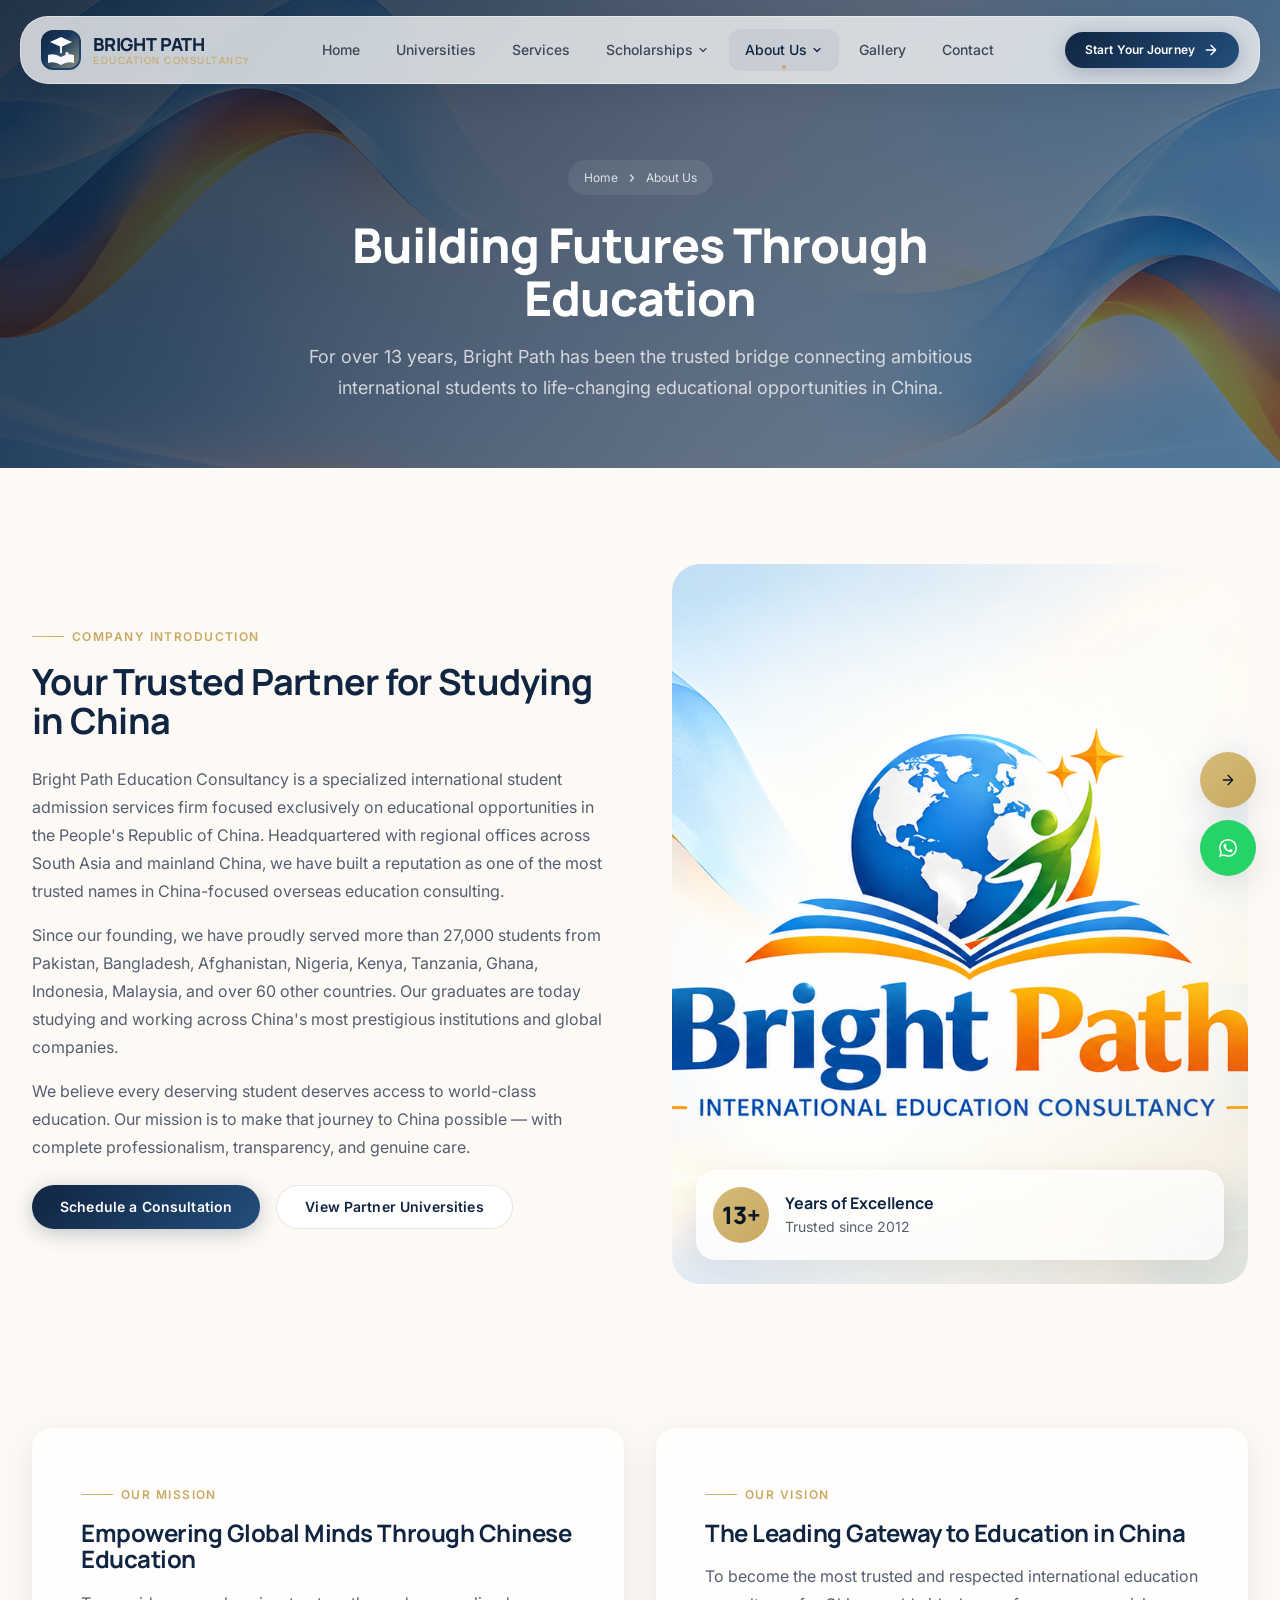
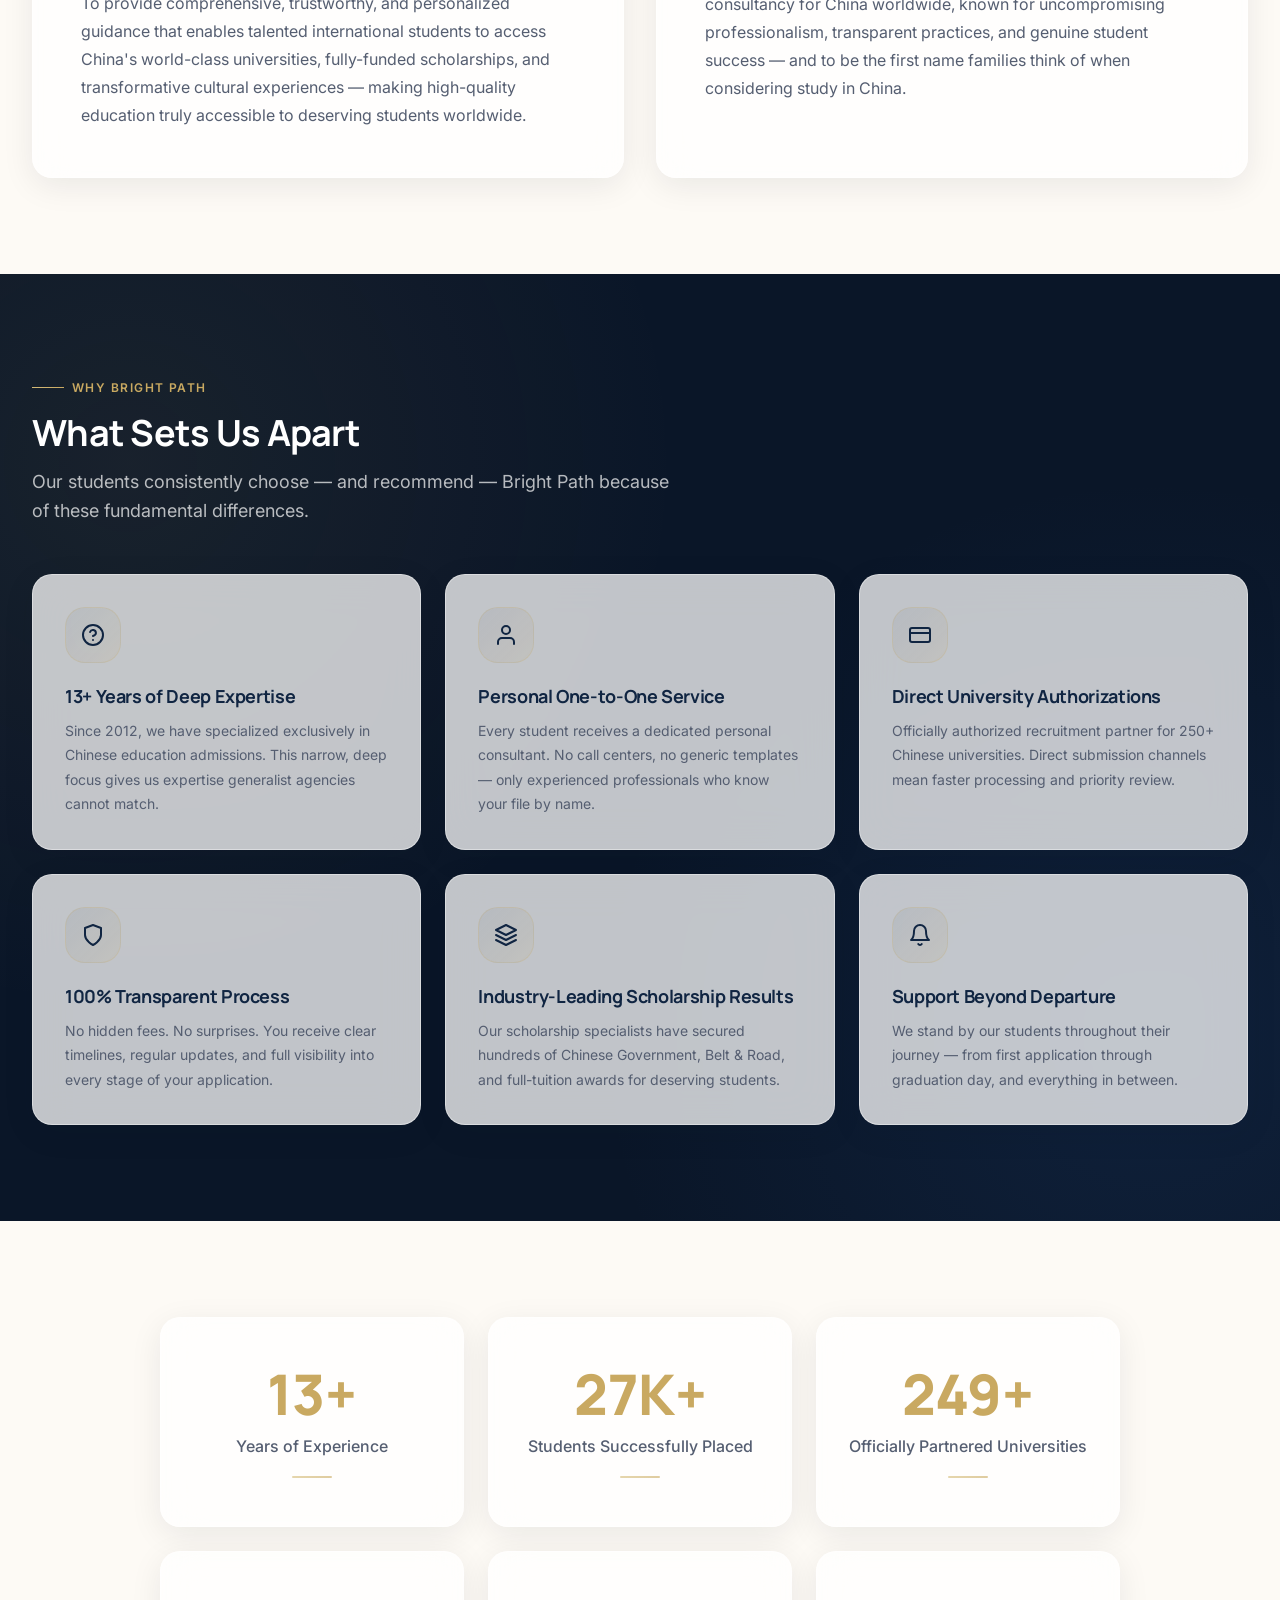
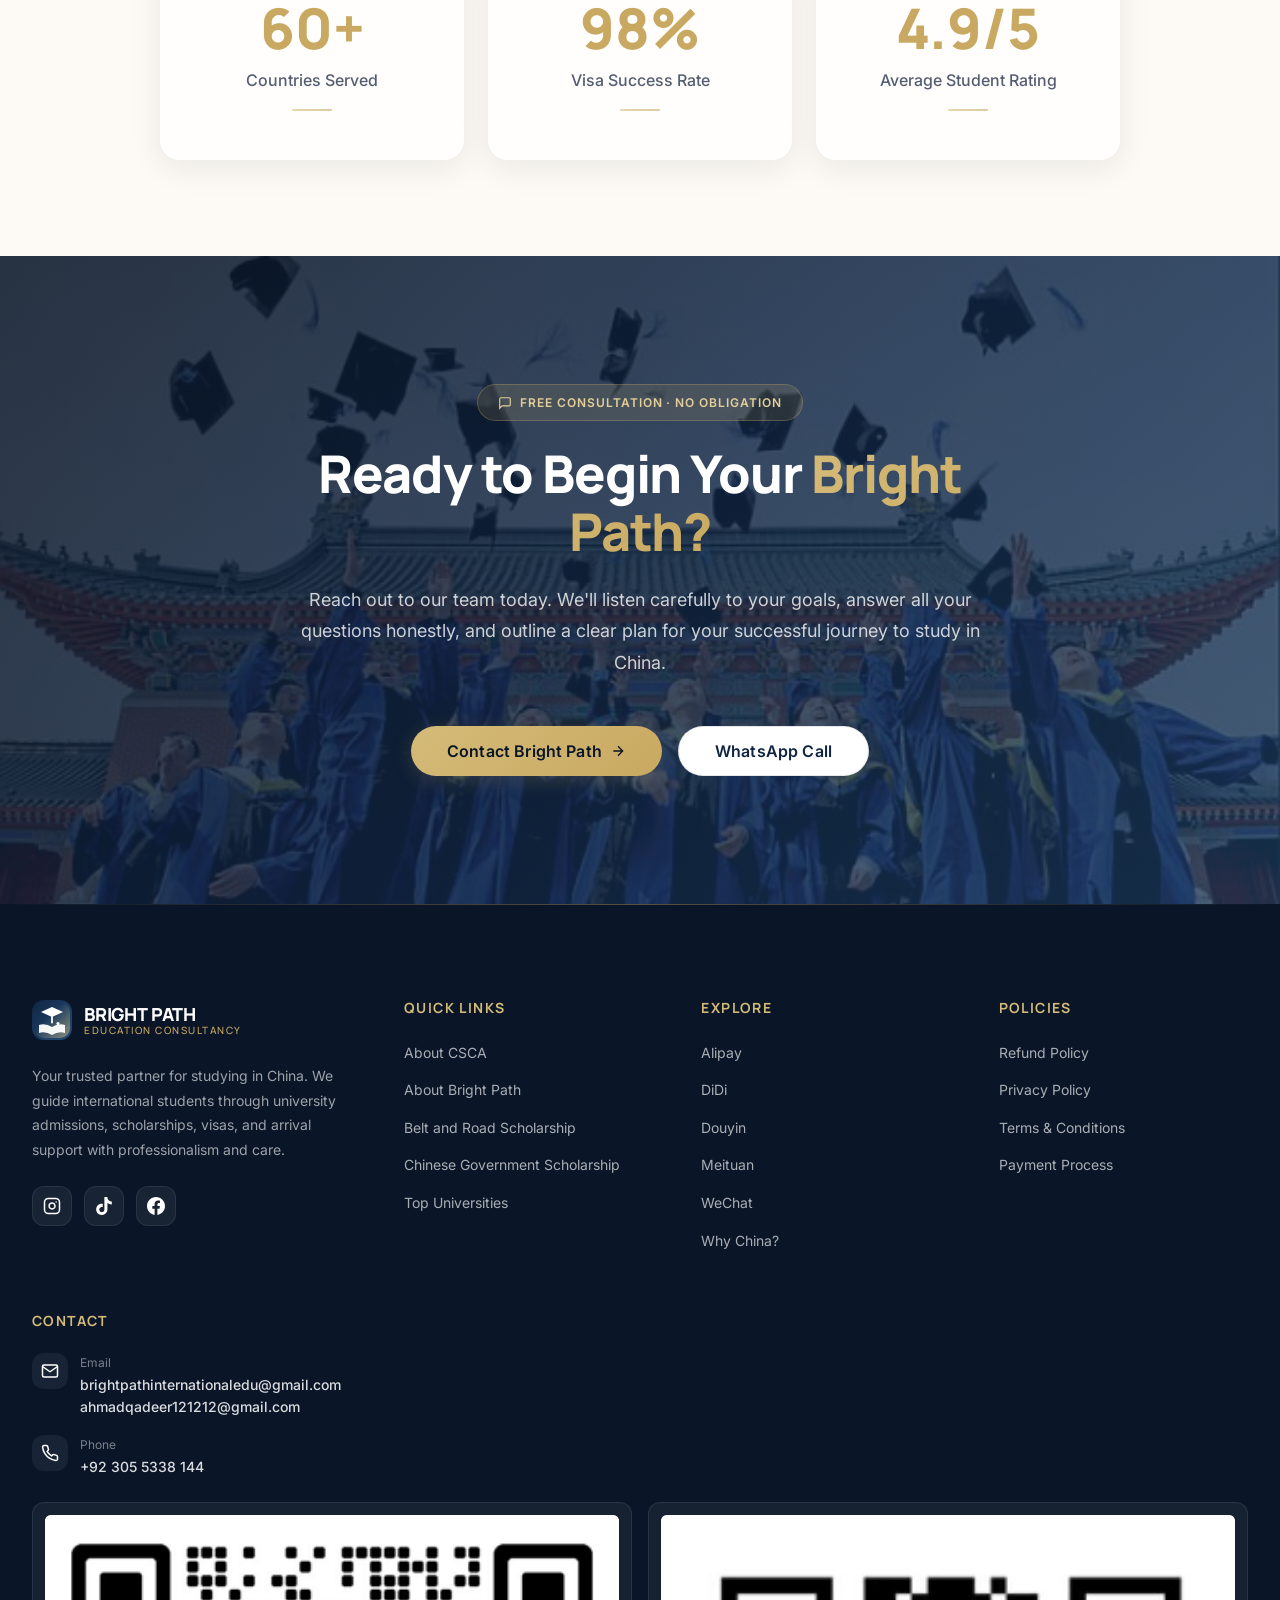
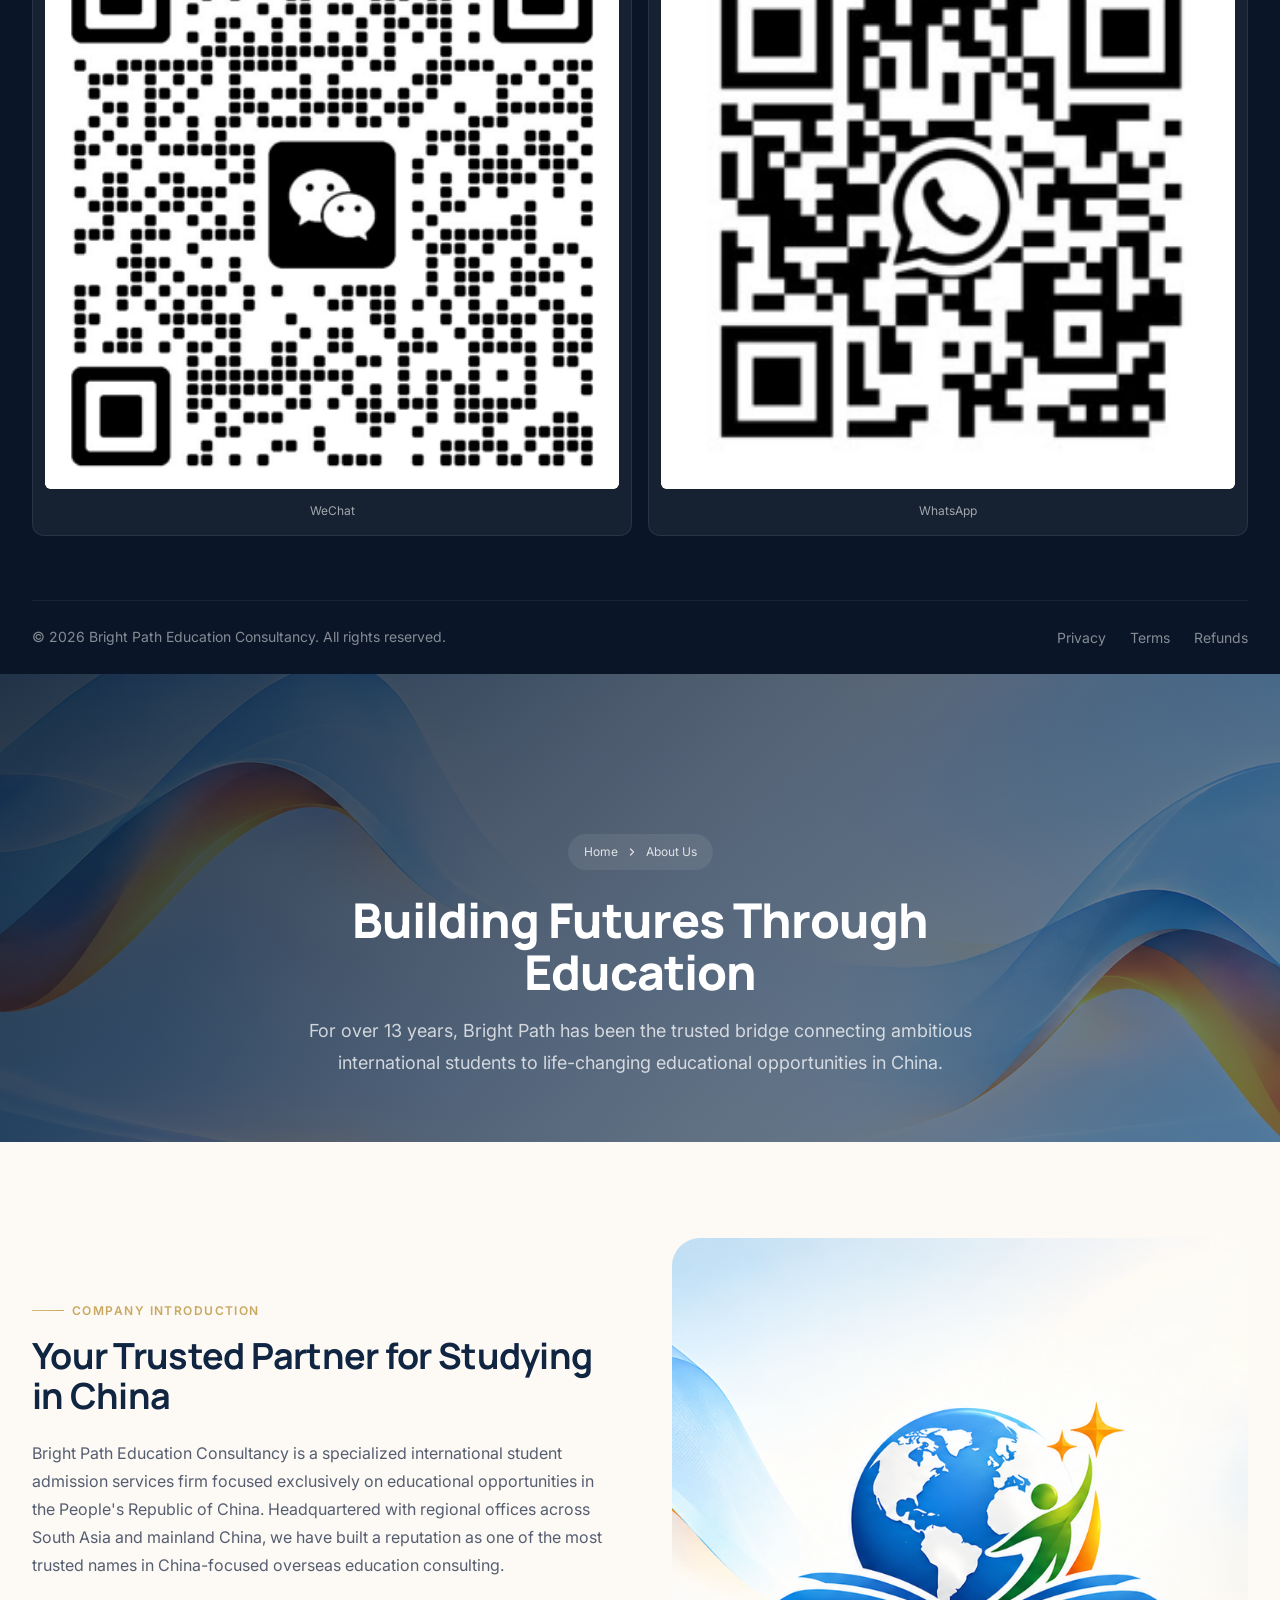
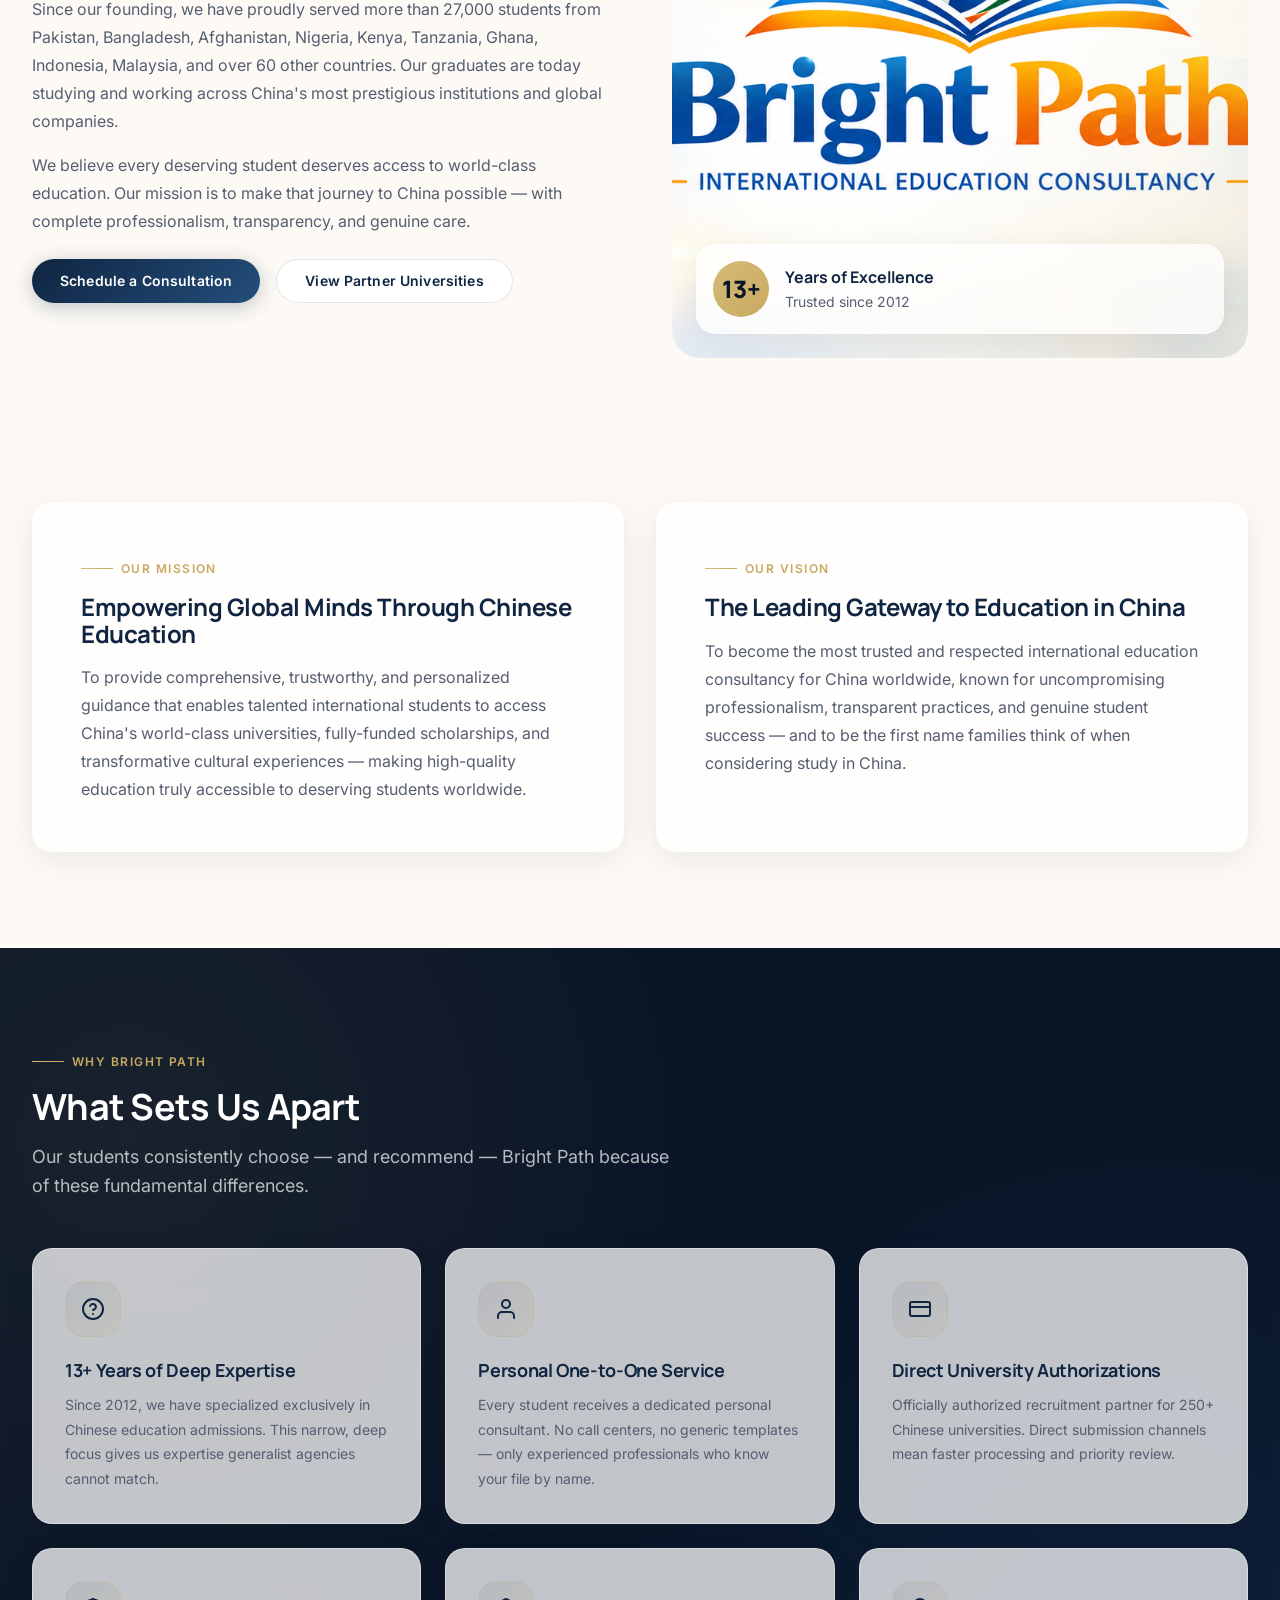
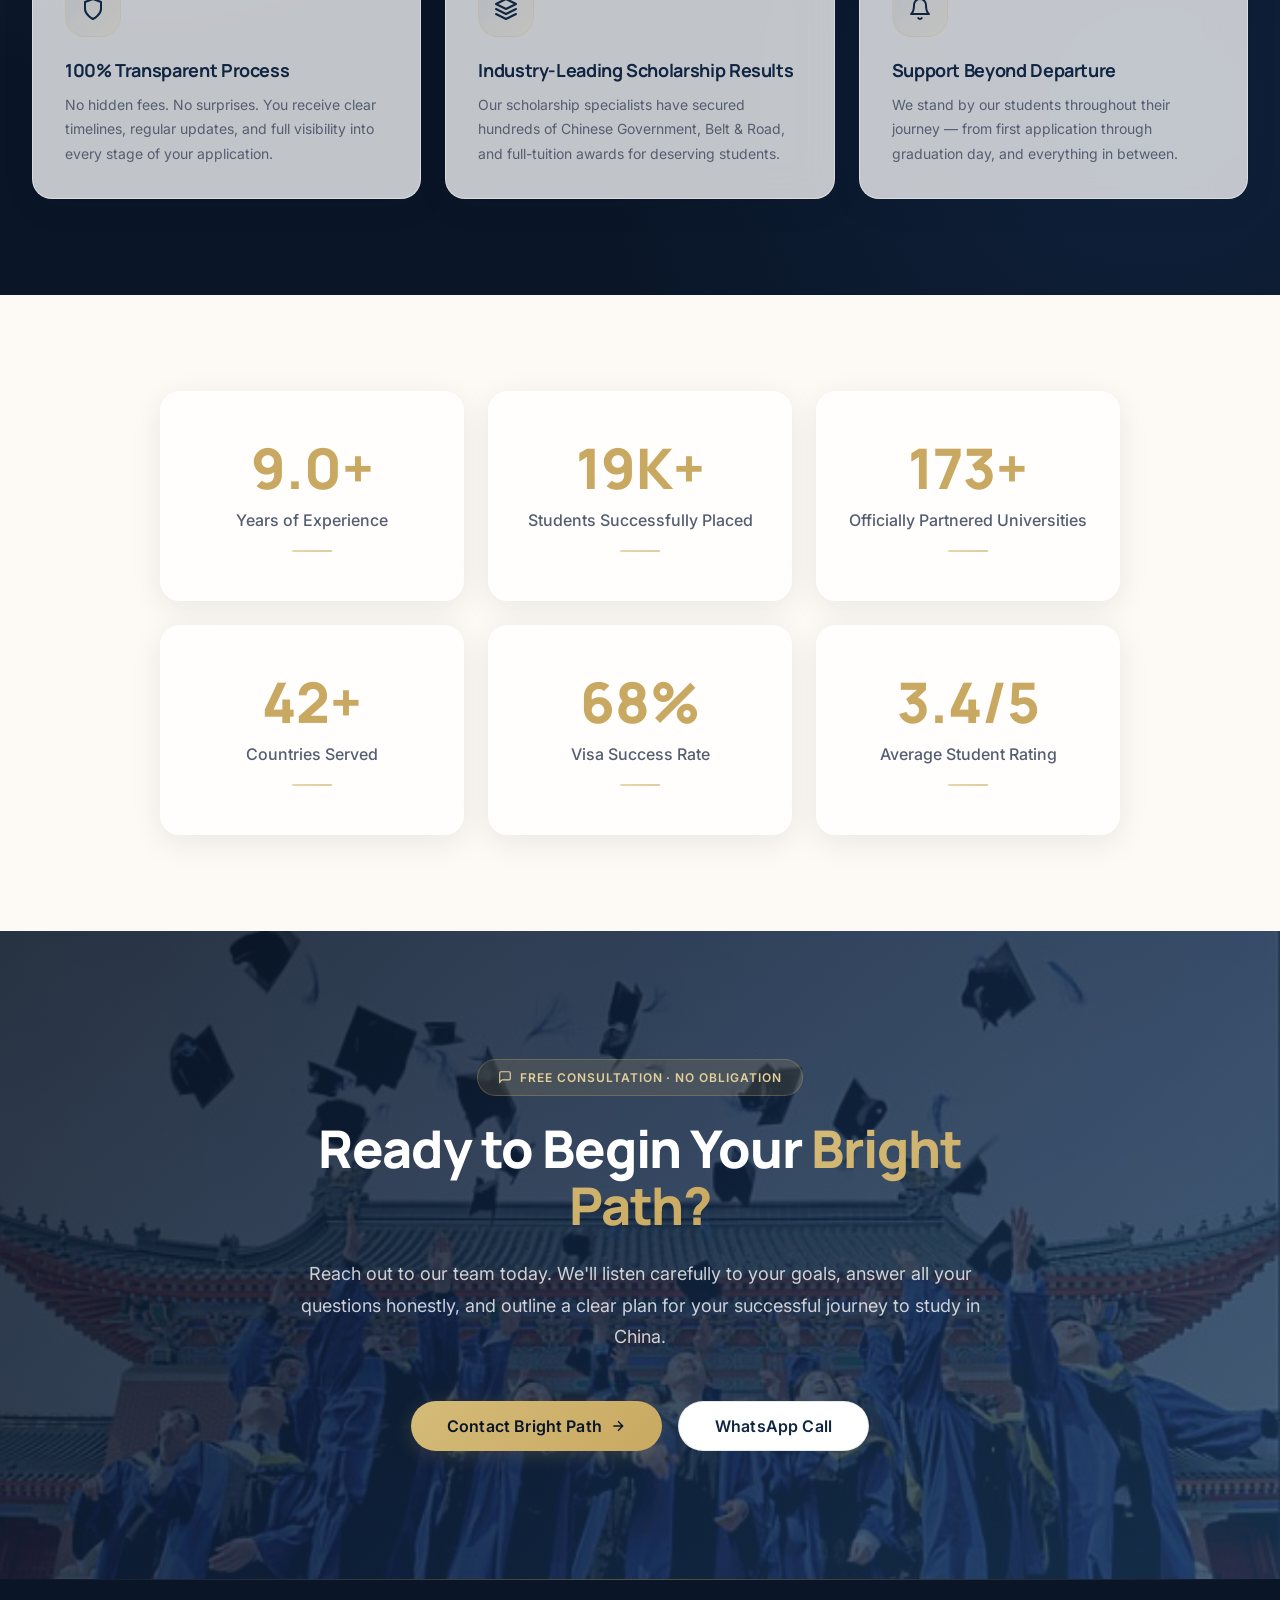
==== commit 7386753d: "Update about.html" ====
--- a/about.html
+++ b/about.html
@@ -5,8 +5,8 @@
   <meta name="viewport" content="width=device-width, initial-scale=1.0">
   <meta name="description" content="About Bright Path Education Consultancy. 13+ years experience, 27,000+ students placed, fully authorized and certified for China study abroad services.">
   <title>About Us | Bright Path - Education Consultancy</title>
-  <link rel="icon" type="image/x-icon" href="Website Images/website_logo_favicon.ico">
-  <link rel="shortcut icon" type="image/x-icon" href="Website Images/website_logo_favicon.ico">
+  <link rel="icon" type="image/svg+xml" href="data:image/svg+xml,<svg xmlns='http://www.w3.org/2000/svg' viewBox='0 0 40 40' width='40' height='40'><rect width='40' height='40' rx='8' fill='%23102542'/><path d='M20 7 L31 12 L20 17 L9 12 Z' fill='%23ffffff'/><path d='M20 17 L20 22.5' stroke='%23ffffff' stroke-width='1.8' stroke-linecap='round'/><circle cx='26' cy='23.5' r='1.6' fill='%23ffffff'/><path d='M7 25 Q13.5 23 20 27 Q26.5 23 33 25 L33 33 Q26.5 31 20 35 Q13.5 31 7 33 Z' fill='%23ffffff' opacity='0.95'/></svg>">
+  <link rel="shortcut icon" type="image/svg+xml" href="data:image/svg+xml,<svg xmlns='http://www.w3.org/2000/svg' viewBox='0 0 40 40' width='40' height='40'><rect width='40' height='40' rx='8' fill='%23102542'/><path d='M20 7 L31 12 L20 17 L9 12 Z' fill='%23ffffff'/><path d='M20 17 L20 22.5' stroke='%23ffffff' stroke-width='1.8' stroke-linecap='round'/><circle cx='26' cy='23.5' r='1.6' fill='%23ffffff'/><path d='M7 25 Q13.5 23 20 27 Q26.5 23 33 25 L33 33 Q26.5 31 20 35 Q13.5 31 7 33 Z' fill='%23ffffff' opacity='0.95'/></svg>">
   <link rel="preconnect" href="https://fonts.googleapis.com">
   <link rel="preconnect" href="https://fonts.gstatic.com" crossorigin>
   <link href="https://fonts.googleapis.com/css2?family=Inter:wght@400;500;600;700&family=Manrope:wght@600;700;800&family=Plus+Jakarta+Sans:wght@500;600;700&display=swap" rel="stylesheet">
@@ -209,3 +209,214 @@
   <script src="js/main.js"></script>
 </body>
 </html>
+<!DOCTYPE html>
+<html lang="en">
+<head>
+  <meta charset="UTF-8">
+  <meta name="viewport" content="width=device-width, initial-scale=1.0">
+  <meta name="description" content="About Bright Path Education Consultancy. 13+ years experience, 27,000+ students placed, fully authorized and certified for China study abroad services.">
+  <title>About Us | Bright Path - Education Consultancy</title>
+  <link rel="icon" type="image/svg+xml" href="data:image/svg+xml,<svg xmlns='http://www.w3.org/2000/svg' viewBox='0 0 40 40' width='40' height='40'><rect width='40' height='40' rx='8' fill='%23102542'/><path d='M20 7 L31 12 L20 17 L9 12 Z' fill='%23ffffff'/><path d='M20 17 L20 22.5' stroke='%23ffffff' stroke-width='1.8' stroke-linecap='round'/><circle cx='26' cy='23.5' r='1.6' fill='%23ffffff'/><path d='M7 25 Q13.5 23 20 27 Q26.5 23 33 25 L33 33 Q26.5 31 20 35 Q13.5 31 7 33 Z' fill='%23ffffff' opacity='0.95'/></svg>">
+  <link rel="shortcut icon" type="image/svg+xml" href="data:image/svg+xml,<svg xmlns='http://www.w3.org/2000/svg' viewBox='0 0 40 40' width='40' height='40'><rect width='40' height='40' rx='8' fill='%23102542'/><path d='M20 7 L31 12 L20 17 L9 12 Z' fill='%23ffffff'/><path d='M20 17 L20 22.5' stroke='%23ffffff' stroke-width='1.8' stroke-linecap='round'/><circle cx='26' cy='23.5' r='1.6' fill='%23ffffff'/><path d='M7 25 Q13.5 23 20 27 Q26.5 23 33 25 L33 33 Q26.5 31 20 35 Q13.5 31 7 33 Z' fill='%23ffffff' opacity='0.95'/></svg>">
+  <link rel="preconnect" href="https://fonts.googleapis.com">
+  <link rel="preconnect" href="https://fonts.gstatic.com" crossorigin>
+  <link href="https://fonts.googleapis.com/css2?family=Inter:wght@400;500;600;700&family=Manrope:wght@600;700;800&family=Plus+Jakarta+Sans:wght@500;600;700&display=swap" rel="stylesheet">
+  <link rel="stylesheet" href="css/styles.css">
+</head>
+<body data-page="about">
+  <nav id="navbar"></nav>
+  <div id="mobileMenu" class="mobile-menu"></div>
+
+  <header class="page-header">
+    <div class="page-header-bg">
+      <img src="Website Images/ChatGPT Image Sep 16, 2026, 08_19_57 AM.png" alt="About Bright Path" loading="eager">
+    </div>
+    <div class="container">
+      <div class="page-header-content">
+        <div class="breadcrumbs">
+          <a href="index.html">Home</a>
+          <svg width="12" height="12" viewBox="0 0 24 24" fill="none" stroke="currentColor" stroke-width="2.5" stroke-linecap="round" stroke-linejoin="round"><polyline points="9 18 15 12 9 6"/></svg>
+          <span>About Us</span>
+        </div>
+        <h1 class="page-title">Building Futures Through Education</h1>
+        <p class="page-subtitle">For over 13 years, Bright Path has been the trusted bridge connecting ambitious international students to life-changing educational opportunities in China.</p>
+      </div>
+    </div>
+  </header>
+
+  <section class="section">
+    <div class="container">
+      <div class="about-hero">
+        <div class="about-text reveal">
+          <div class="section-eyebrow">Company Introduction</div>
+          <h2 class="section-title">Your Trusted Partner for Studying in China</h2>
+          <p>Bright Path Education Consultancy is a specialized international student admission services firm focused exclusively on educational opportunities in the People's Republic of China. Headquartered with regional offices across South Asia and mainland China, we have built a reputation as one of the most trusted names in China-focused overseas education consulting.</p>
+          <p>Since our founding, we have proudly served more than 27,000 students from Pakistan, Bangladesh, Afghanistan, Nigeria, Kenya, Tanzania, Ghana, Indonesia, Malaysia, and over 60 other countries. Our graduates are today studying and working across China's most prestigious institutions and global companies.</p>
+          <p>We believe every deserving student deserves access to world-class education. Our mission is to make that journey to China possible — with complete professionalism, transparency, and genuine care.</p>
+          <div class="flex flex-wrap gap-4" style="margin-top: var(--space-5);">
+            <a href="contact.html" class="btn btn-primary">Schedule a Consultation</a>
+            <a href="universities.html" class="btn btn-secondary">View Partner Universities</a>
+          </div>
+        </div>
+        <div class="about-image reveal">
+          <img src="Website Images/main bg image.png" alt="Bright Path Team" loading="lazy">
+          <div class="about-badge">
+            <div class="glass-card" style="padding: var(--space-4);">
+              <div class="flex items-center gap-4">
+                <div style="width: 56px; height: 56px; border-radius: 50%; background: var(--gradient-gold); display: flex; align-items: center; justify-content: center; color: var(--navy-900); font-family: var(--font-display); font-weight: 800; font-size: 1.5rem;">13+</div>
+                <div>
+                  <div style="font-family: var(--font-display); font-weight: 700; color: var(--navy-800);">Years of Excellence</div>
+                  <div style="font-size: var(--fs-body-sm); color: var(--charcoal-600);">Trusted since 2012</div>
+                </div>
+              </div>
+            </div>
+          </div>
+        </div>
+      </div>
+    </div>
+  </section>
+
+  <section class="section" style="padding-top: var(--space-7);">
+    <div class="container">
+      <div class="mission-vision-grid">
+        <div class="mission-card glass-card reveal">
+          <div class="section-eyebrow">Our Mission</div>
+          <h3>Empowering Global Minds Through Chinese Education</h3>
+          <p>To provide comprehensive, trustworthy, and personalized guidance that enables talented international students to access China's world-class universities, fully-funded scholarships, and transformative cultural experiences — making high-quality education truly accessible to deserving students worldwide.</p>
+        </div>
+        <div class="vision-card glass-card reveal">
+          <div class="section-eyebrow">Our Vision</div>
+          <h3>The Leading Gateway to Education in China</h3>
+          <p>To become the most trusted and respected international education consultancy for China worldwide, known for uncompromising professionalism, transparent practices, and genuine student success — and to be the first name families think of when considering study in China.</p>
+        </div>
+      </div>
+    </div>
+  </section>
+
+  <section class="process-section section">
+    <div class="container">
+      <div class="reveal" style="max-width: 720px; margin-bottom: var(--space-7);">
+        <div class="section-eyebrow">Why Bright Path</div>
+        <h2 class="section-title">What Sets Us Apart</h2>
+        <p class="section-subtitle mb-0">Our students consistently choose — and recommend — Bright Path because of these fundamental differences.</p>
+      </div>
+      <div class="features-grid">
+        <div class="feature-card glass-card reveal">
+          <div class="feature-icon">
+            <svg width="24" height="24" viewBox="0 0 24 24" fill="none" stroke="#102542" stroke-width="2" stroke-linecap="round" stroke-linejoin="round"><circle cx="12" cy="12" r="10"/><path d="M9.09 9a3 3 0 0 1 5.83 1c0 2-3 3-3 3"/><line x1="12" y1="17" x2="12.01" y2="17"/></svg>
+          </div>
+          <h3 class="feature-title">13+ Years of Deep Expertise</h3>
+          <p class="feature-desc">Since 2012, we have specialized exclusively in Chinese education admissions. This narrow, deep focus gives us expertise generalist agencies cannot match.</p>
+        </div>
+        <div class="feature-card glass-card reveal">
+          <div class="feature-icon">
+            <svg width="24" height="24" viewBox="0 0 24 24" fill="none" stroke="#102542" stroke-width="2" stroke-linecap="round" stroke-linejoin="round"><path d="M20 21v-2a4 4 0 0 0-4-4H8a4 4 0 0 0-4 4v2"/><circle cx="12" cy="7" r="4"/></svg>
+          </div>
+          <h3 class="feature-title">Personal One-to-One Service</h3>
+          <p class="feature-desc">Every student receives a dedicated personal consultant. No call centers, no generic templates — only experienced professionals who know your file by name.</p>
+        </div>
+        <div class="feature-card glass-card reveal">
+          <div class="feature-icon">
+            <svg width="24" height="24" viewBox="0 0 24 24" fill="none" stroke="#102542" stroke-width="2" stroke-linecap="round" stroke-linejoin="round"><rect x="2" y="5" width="20" height="14" rx="2"/><line x1="2" y1="10" x2="22" y2="10"/></svg>
+          </div>
+          <h3 class="feature-title">Direct University Authorizations</h3>
+          <p class="feature-desc">Officially authorized recruitment partner for 250+ Chinese universities. Direct submission channels mean faster processing and priority review.</p>
+        </div>
+        <div class="feature-card glass-card reveal">
+          <div class="feature-icon">
+            <svg width="24" height="24" viewBox="0 0 24 24" fill="none" stroke="#102542" stroke-width="2" stroke-linecap="round" stroke-linejoin="round"><path d="M12 22s8-4 8-10V5l-8-3-8 3v7c0 6 8 10 8 10z"/></svg>
+          </div>
+          <h3 class="feature-title">100% Transparent Process</h3>
+          <p class="feature-desc">No hidden fees. No surprises. You receive clear timelines, regular updates, and full visibility into every stage of your application.</p>
+        </div>
+        <div class="feature-card glass-card reveal">
+          <div class="feature-icon">
+            <svg width="24" height="24" viewBox="0 0 24 24" fill="none" stroke="#102542" stroke-width="2" stroke-linecap="round" stroke-linejoin="round"><path d="M12 2L2 7l10 5 10-5-10-5z"/><path d="M2 17l10 5 10-5"/><path d="M2 12l10 5 10-5"/></svg>
+          </div>
+          <h3 class="feature-title">Industry-Leading Scholarship Results</h3>
+          <p class="feature-desc">Our scholarship specialists have secured hundreds of Chinese Government, Belt & Road, and full-tuition awards for deserving students.</p>
+        </div>
+        <div class="feature-card glass-card reveal">
+          <div class="feature-icon">
+            <svg width="24" height="24" viewBox="0 0 24 24" fill="none" stroke="#102542" stroke-width="2" stroke-linecap="round" stroke-linejoin="round"><path d="M18 8A6 6 0 0 0 6 8c0 7-3 9-3 9h18s-3-2-3-9"/><path d="M13.73 21a2 2 0 0 1-3.46 0"/></svg>
+          </div>
+          <h3 class="feature-title">Support Beyond Departure</h3>
+          <p class="feature-desc">We stand by our students throughout their journey — from first application through graduation day, and everything in between.</p>
+        </div>
+      </div>
+    </div>
+  </section>
+
+  <section class="section">
+    <div class="container">
+      <div class="stats-grid reveal">
+        <div class="stat-card glass-card">
+          <div class="stat-number"><span data-counter="13" data-suffix="+">0</span></div>
+          <div class="stat-label">Years of Experience</div>
+          <div class="stat-divider"></div>
+        </div>
+        <div class="stat-card glass-card">
+          <div class="stat-number"><span data-counter="27" data-suffix="K+">0</span></div>
+          <div class="stat-label">Students Successfully Placed</div>
+          <div class="stat-divider"></div>
+        </div>
+        <div class="stat-card glass-card">
+          <div class="stat-number"><span data-counter="250" data-suffix="+">0</span></div>
+          <div class="stat-label">Officially Partnered Universities</div>
+          <div class="stat-divider"></div>
+        </div>
+        <div class="stat-card glass-card">
+          <div class="stat-number"><span data-counter="60" data-suffix="+">0</span></div>
+          <div class="stat-label">Countries Served</div>
+          <div class="stat-divider"></div>
+        </div>
+        <div class="stat-card glass-card">
+          <div class="stat-number"><span data-counter="98" data-suffix="%">0</span></div>
+          <div class="stat-label">Visa Success Rate</div>
+          <div class="stat-divider"></div>
+        </div>
+        <div class="stat-card glass-card">
+          <div class="stat-number"><span data-counter="4.9" data-suffix="/5">0</span></div>
+          <div class="stat-label">Average Student Rating</div>
+          <div class="stat-divider"></div>
+        </div>
+      </div>
+    </div>
+  </section>
+
+  <section class="final-cta-section">
+    <div class="final-cta-bg">
+      <img src="Website Images/start.jpg" alt="Contact Bright Path" loading="lazy">
+    </div>
+    <div class="container">
+      <div class="final-cta-content reveal">
+        <div class="final-cta-badge">
+          <svg width="14" height="14" viewBox="0 0 24 24" fill="none" stroke="currentColor" stroke-width="2"><path d="M21 15a2 2 0 0 1-2 2H7l-4 4V5a2 2 0 0 1 2-2h14a2 2 0 0 1 2 2z"/></svg>
+          Free Consultation · No Obligation
+        </div>
+        <h2 class="final-cta-title">
+          Ready to Begin Your <span>Bright Path?</span>
+        </h2>
+        <p class="final-cta-text">
+          Reach out to our team today. We'll listen carefully to your goals, answer all your questions honestly, and outline a clear plan for your successful journey to study in China.
+        </p>
+        <div class="final-cta-actions">
+          <a href="contact.html" class="btn btn-gold btn-lg">
+            Contact Bright Path
+            <svg width="16" height="16" viewBox="0 0 24 24" fill="none" stroke="currentColor" stroke-width="2"><path d="M5 12h14M12 5l7 7-7 7"/></svg>
+          </a>
+          <a href="https://wa.me/923055338144" class="btn btn-secondary btn-lg" target="_blank" rel="noopener">
+            WhatsApp Call
+          </a>
+        </div>
+      </div>
+    </div>
+  </section>
+
+  <footer id="footer" class="footer"></footer>
+  <div id="floatingContact" class="floating-contact"></div>
+  <div id="lightbox" class="lightbox"></div>
+
+  <script src="js/main.js"></script>
+</body>
+</html>
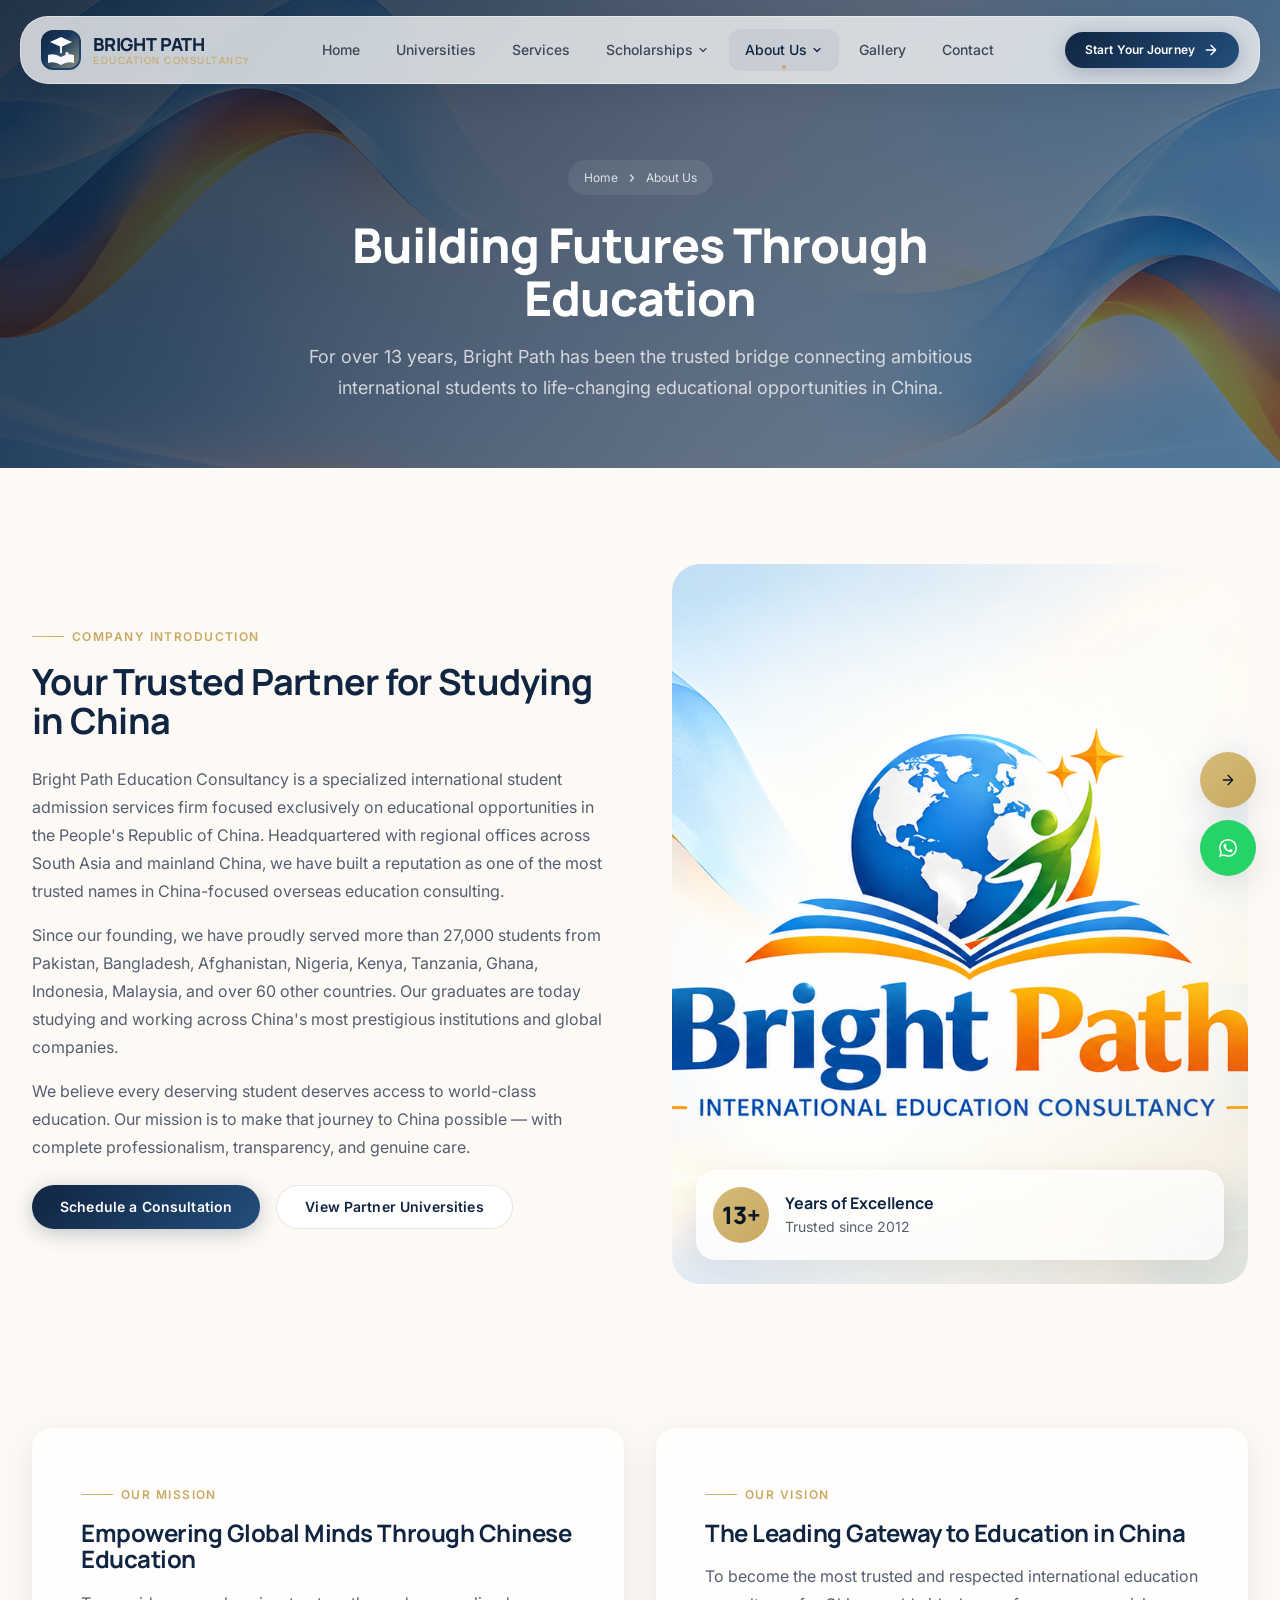
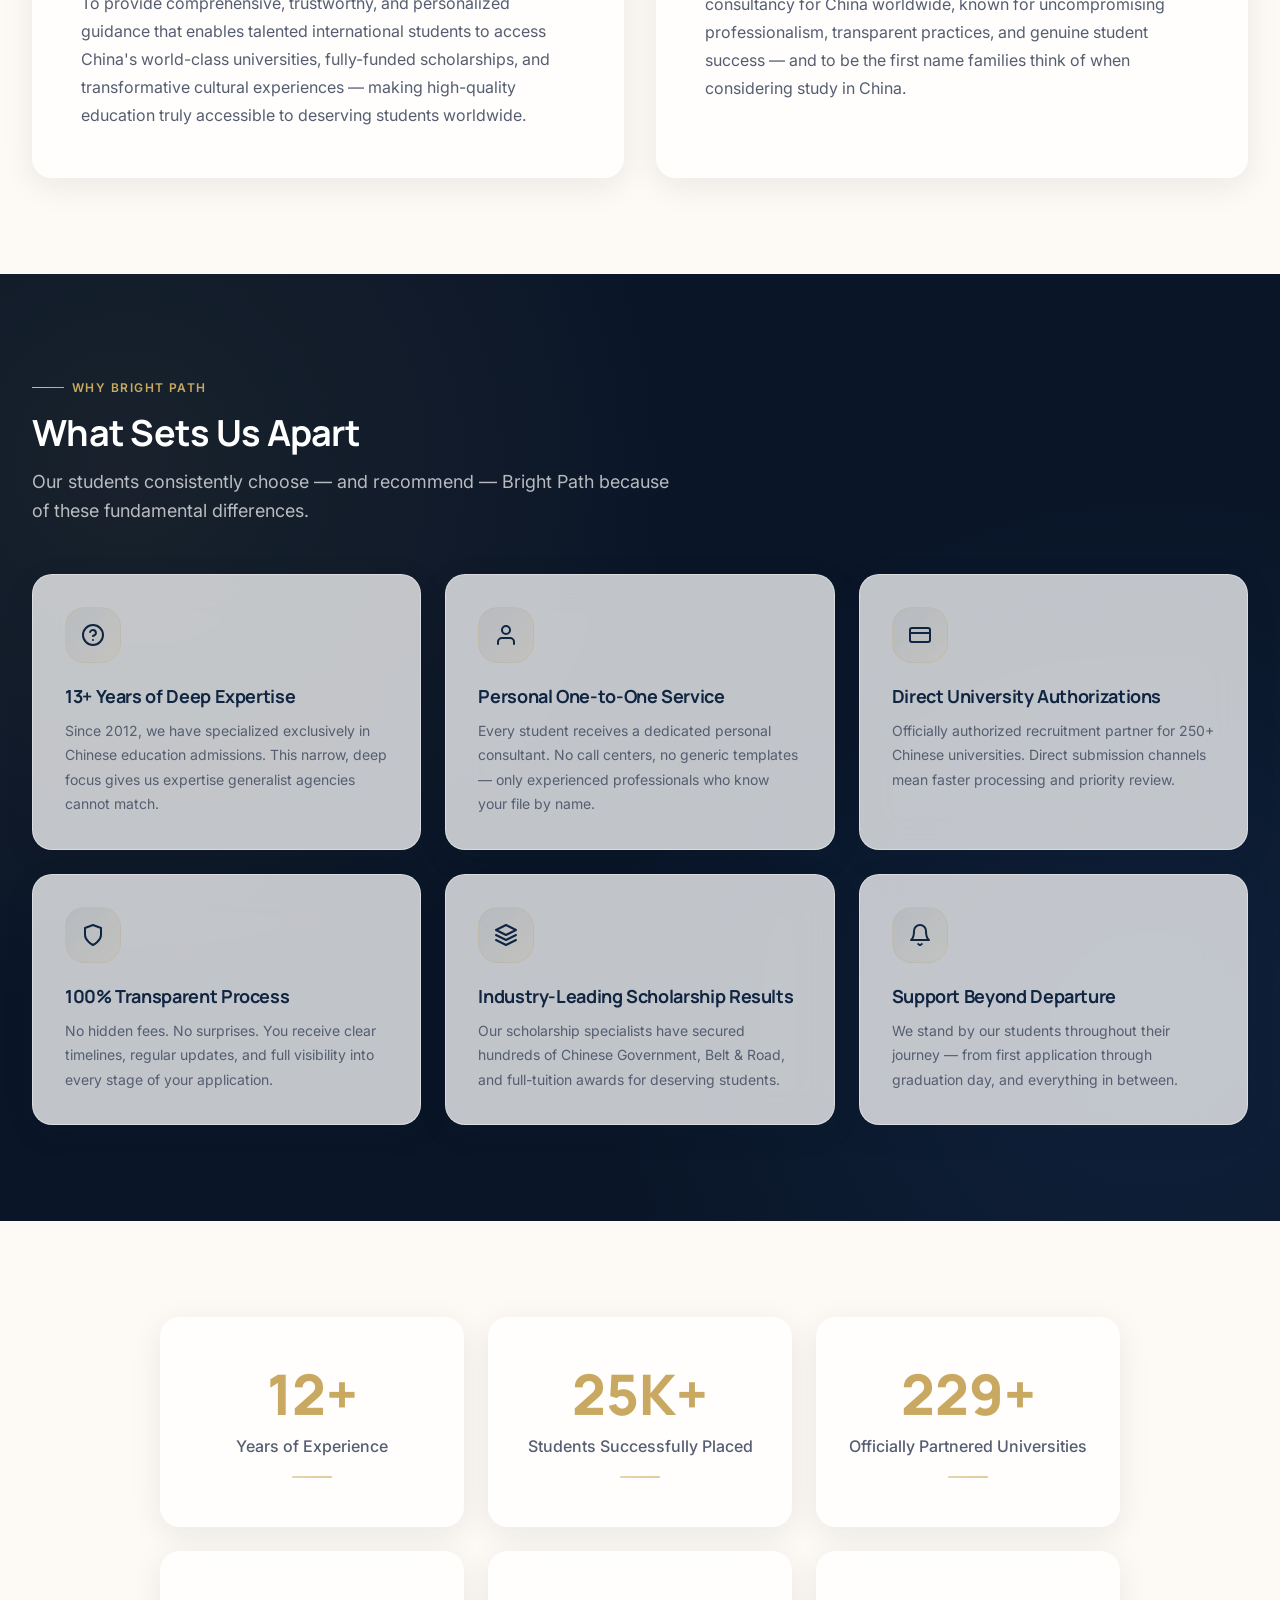
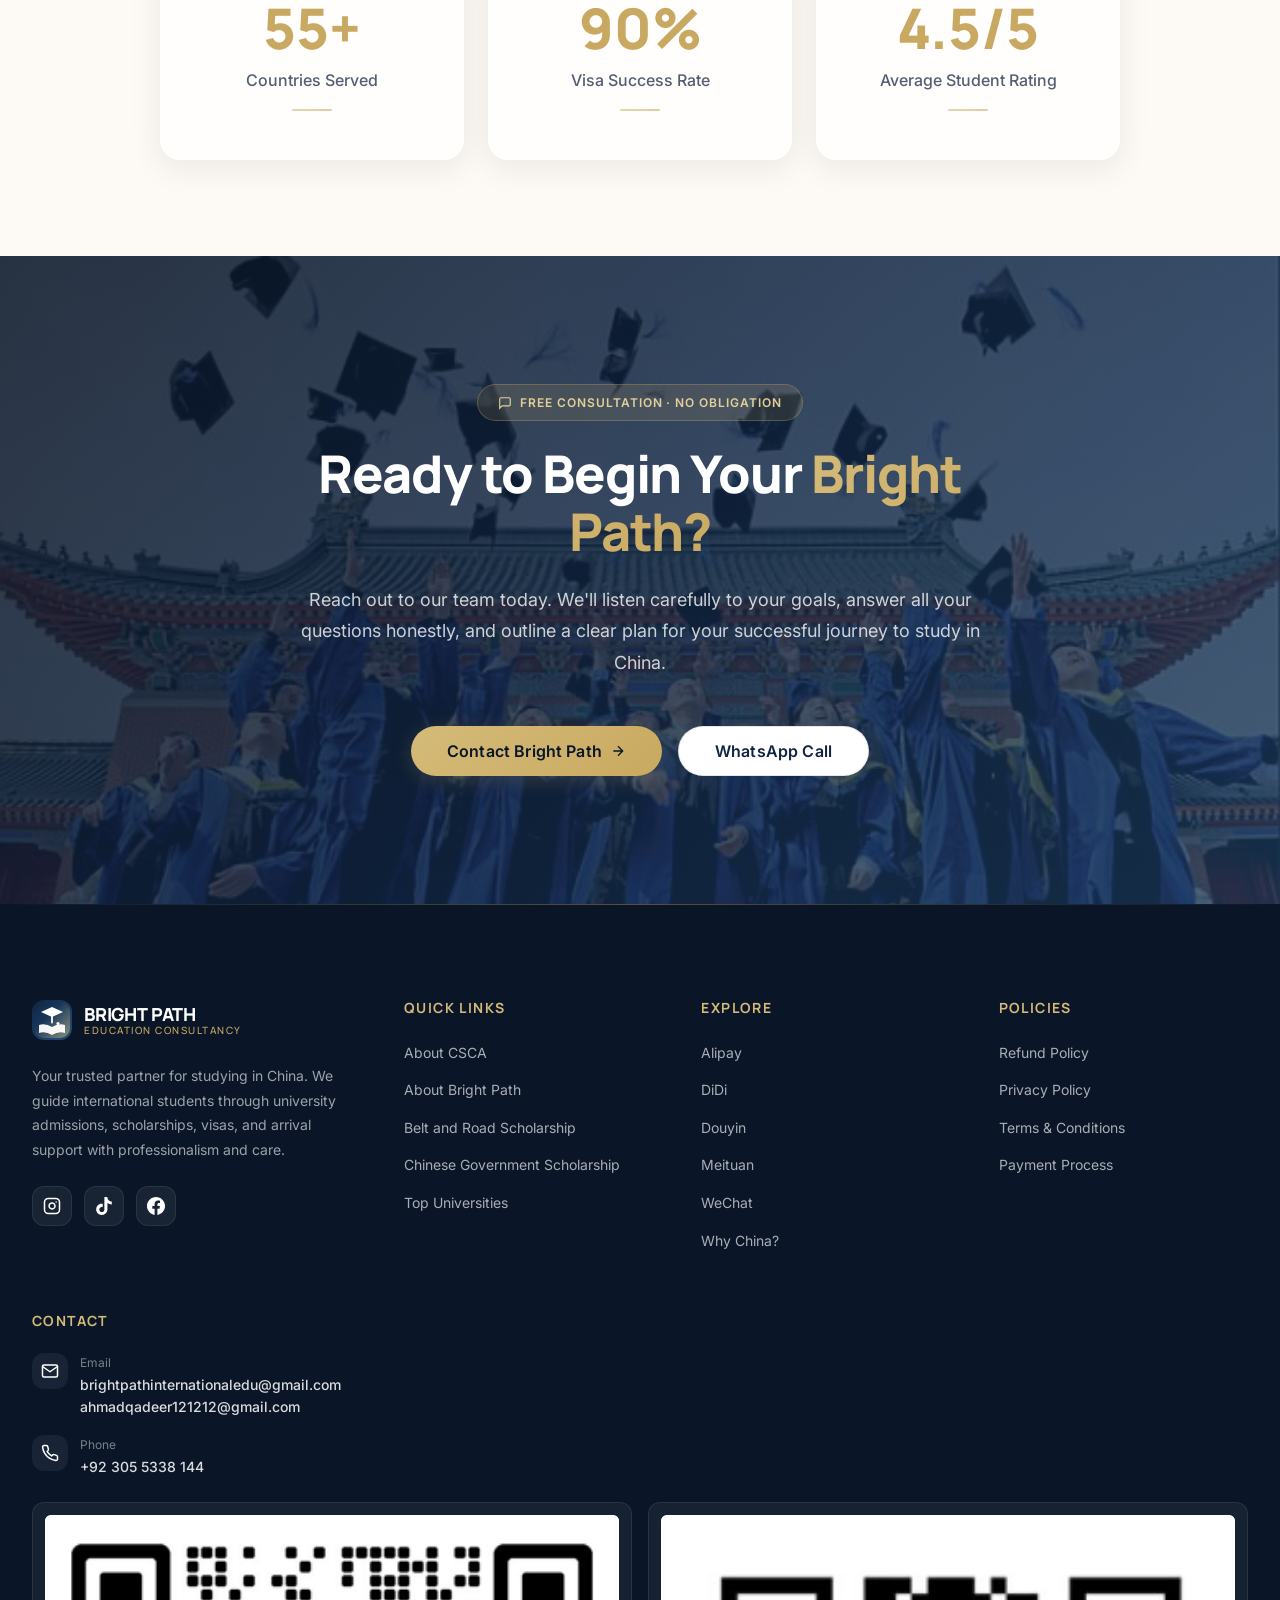
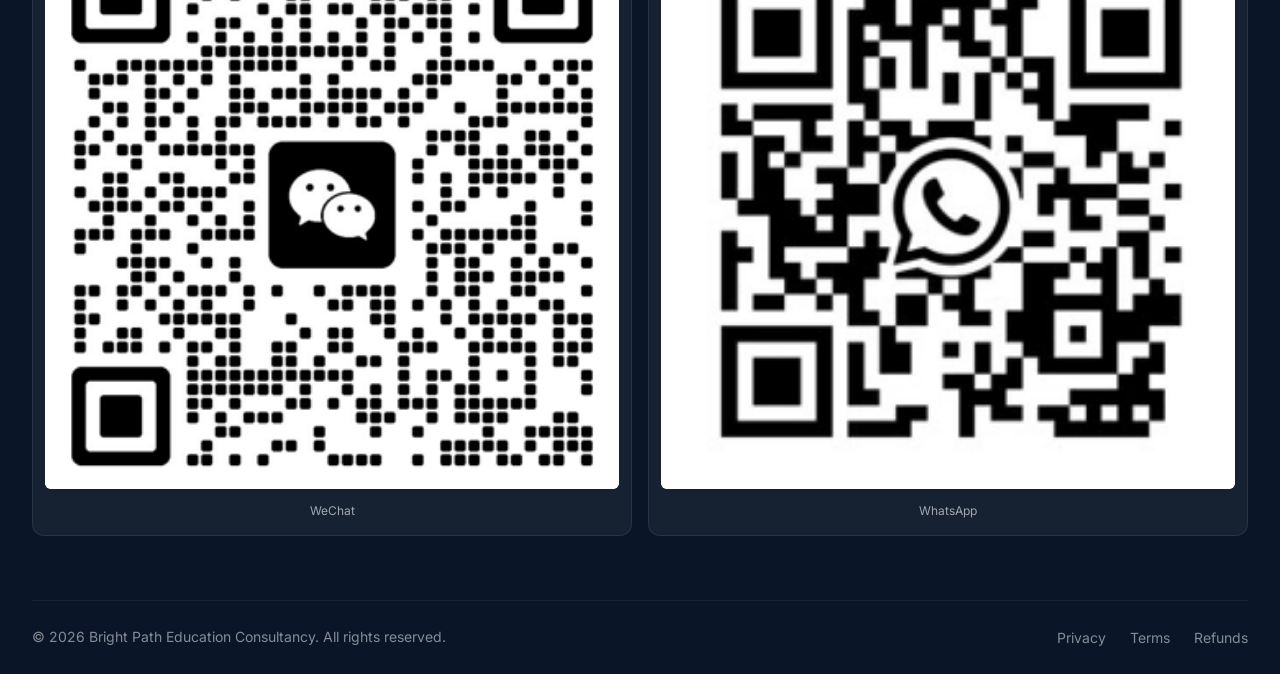
==== commit ebc14201: "Update about.html" ====
--- a/about.html
+++ b/about.html
@@ -5,8 +5,8 @@
   <meta name="viewport" content="width=device-width, initial-scale=1.0">
   <meta name="description" content="About Bright Path Education Consultancy. 13+ years experience, 27,000+ students placed, fully authorized and certified for China study abroad services.">
   <title>About Us | Bright Path - Education Consultancy</title>
-  <link rel="icon" type="image/svg+xml" href="data:image/svg+xml,<svg xmlns='http://www.w3.org/2000/svg' viewBox='0 0 40 40' width='40' height='40'><rect width='40' height='40' rx='8' fill='%23102542'/><path d='M20 7 L31 12 L20 17 L9 12 Z' fill='%23ffffff'/><path d='M20 17 L20 22.5' stroke='%23ffffff' stroke-width='1.8' stroke-linecap='round'/><circle cx='26' cy='23.5' r='1.6' fill='%23ffffff'/><path d='M7 25 Q13.5 23 20 27 Q26.5 23 33 25 L33 33 Q26.5 31 20 35 Q13.5 31 7 33 Z' fill='%23ffffff' opacity='0.95'/></svg>">
-  <link rel="shortcut icon" type="image/svg+xml" href="data:image/svg+xml,<svg xmlns='http://www.w3.org/2000/svg' viewBox='0 0 40 40' width='40' height='40'><rect width='40' height='40' rx='8' fill='%23102542'/><path d='M20 7 L31 12 L20 17 L9 12 Z' fill='%23ffffff'/><path d='M20 17 L20 22.5' stroke='%23ffffff' stroke-width='1.8' stroke-linecap='round'/><circle cx='26' cy='23.5' r='1.6' fill='%23ffffff'/><path d='M7 25 Q13.5 23 20 27 Q26.5 23 33 25 L33 33 Q26.5 31 20 35 Q13.5 31 7 33 Z' fill='%23ffffff' opacity='0.95'/></svg>">
+  <link rel="icon" type="image/svg+xml" href="Website Images/logo_vector.svg?v=2">
+  <link rel="shortcut icon" type="image/svg+xml" href="Website Images/logo_vector.svg?v=2">
   <link rel="preconnect" href="https://fonts.googleapis.com">
   <link rel="preconnect" href="https://fonts.gstatic.com" crossorigin>
   <link href="https://fonts.googleapis.com/css2?family=Inter:wght@400;500;600;700&family=Manrope:wght@600;700;800&family=Plus+Jakarta+Sans:wght@500;600;700&display=swap" rel="stylesheet">
@@ -209,214 +209,3 @@
   <script src="js/main.js"></script>
 </body>
 </html>
-<!DOCTYPE html>
-<html lang="en">
-<head>
-  <meta charset="UTF-8">
-  <meta name="viewport" content="width=device-width, initial-scale=1.0">
-  <meta name="description" content="About Bright Path Education Consultancy. 13+ years experience, 27,000+ students placed, fully authorized and certified for China study abroad services.">
-  <title>About Us | Bright Path - Education Consultancy</title>
-  <link rel="icon" type="image/svg+xml" href="data:image/svg+xml,<svg xmlns='http://www.w3.org/2000/svg' viewBox='0 0 40 40' width='40' height='40'><rect width='40' height='40' rx='8' fill='%23102542'/><path d='M20 7 L31 12 L20 17 L9 12 Z' fill='%23ffffff'/><path d='M20 17 L20 22.5' stroke='%23ffffff' stroke-width='1.8' stroke-linecap='round'/><circle cx='26' cy='23.5' r='1.6' fill='%23ffffff'/><path d='M7 25 Q13.5 23 20 27 Q26.5 23 33 25 L33 33 Q26.5 31 20 35 Q13.5 31 7 33 Z' fill='%23ffffff' opacity='0.95'/></svg>">
-  <link rel="shortcut icon" type="image/svg+xml" href="data:image/svg+xml,<svg xmlns='http://www.w3.org/2000/svg' viewBox='0 0 40 40' width='40' height='40'><rect width='40' height='40' rx='8' fill='%23102542'/><path d='M20 7 L31 12 L20 17 L9 12 Z' fill='%23ffffff'/><path d='M20 17 L20 22.5' stroke='%23ffffff' stroke-width='1.8' stroke-linecap='round'/><circle cx='26' cy='23.5' r='1.6' fill='%23ffffff'/><path d='M7 25 Q13.5 23 20 27 Q26.5 23 33 25 L33 33 Q26.5 31 20 35 Q13.5 31 7 33 Z' fill='%23ffffff' opacity='0.95'/></svg>">
-  <link rel="preconnect" href="https://fonts.googleapis.com">
-  <link rel="preconnect" href="https://fonts.gstatic.com" crossorigin>
-  <link href="https://fonts.googleapis.com/css2?family=Inter:wght@400;500;600;700&family=Manrope:wght@600;700;800&family=Plus+Jakarta+Sans:wght@500;600;700&display=swap" rel="stylesheet">
-  <link rel="stylesheet" href="css/styles.css">
-</head>
-<body data-page="about">
-  <nav id="navbar"></nav>
-  <div id="mobileMenu" class="mobile-menu"></div>
-
-  <header class="page-header">
-    <div class="page-header-bg">
-      <img src="Website Images/ChatGPT Image Sep 16, 2026, 08_19_57 AM.png" alt="About Bright Path" loading="eager">
-    </div>
-    <div class="container">
-      <div class="page-header-content">
-        <div class="breadcrumbs">
-          <a href="index.html">Home</a>
-          <svg width="12" height="12" viewBox="0 0 24 24" fill="none" stroke="currentColor" stroke-width="2.5" stroke-linecap="round" stroke-linejoin="round"><polyline points="9 18 15 12 9 6"/></svg>
-          <span>About Us</span>
-        </div>
-        <h1 class="page-title">Building Futures Through Education</h1>
-        <p class="page-subtitle">For over 13 years, Bright Path has been the trusted bridge connecting ambitious international students to life-changing educational opportunities in China.</p>
-      </div>
-    </div>
-  </header>
-
-  <section class="section">
-    <div class="container">
-      <div class="about-hero">
-        <div class="about-text reveal">
-          <div class="section-eyebrow">Company Introduction</div>
-          <h2 class="section-title">Your Trusted Partner for Studying in China</h2>
-          <p>Bright Path Education Consultancy is a specialized international student admission services firm focused exclusively on educational opportunities in the People's Republic of China. Headquartered with regional offices across South Asia and mainland China, we have built a reputation as one of the most trusted names in China-focused overseas education consulting.</p>
-          <p>Since our founding, we have proudly served more than 27,000 students from Pakistan, Bangladesh, Afghanistan, Nigeria, Kenya, Tanzania, Ghana, Indonesia, Malaysia, and over 60 other countries. Our graduates are today studying and working across China's most prestigious institutions and global companies.</p>
-          <p>We believe every deserving student deserves access to world-class education. Our mission is to make that journey to China possible — with complete professionalism, transparency, and genuine care.</p>
-          <div class="flex flex-wrap gap-4" style="margin-top: var(--space-5);">
-            <a href="contact.html" class="btn btn-primary">Schedule a Consultation</a>
-            <a href="universities.html" class="btn btn-secondary">View Partner Universities</a>
-          </div>
-        </div>
-        <div class="about-image reveal">
-          <img src="Website Images/main bg image.png" alt="Bright Path Team" loading="lazy">
-          <div class="about-badge">
-            <div class="glass-card" style="padding: var(--space-4);">
-              <div class="flex items-center gap-4">
-                <div style="width: 56px; height: 56px; border-radius: 50%; background: var(--gradient-gold); display: flex; align-items: center; justify-content: center; color: var(--navy-900); font-family: var(--font-display); font-weight: 800; font-size: 1.5rem;">13+</div>
-                <div>
-                  <div style="font-family: var(--font-display); font-weight: 700; color: var(--navy-800);">Years of Excellence</div>
-                  <div style="font-size: var(--fs-body-sm); color: var(--charcoal-600);">Trusted since 2012</div>
-                </div>
-              </div>
-            </div>
-          </div>
-        </div>
-      </div>
-    </div>
-  </section>
-
-  <section class="section" style="padding-top: var(--space-7);">
-    <div class="container">
-      <div class="mission-vision-grid">
-        <div class="mission-card glass-card reveal">
-          <div class="section-eyebrow">Our Mission</div>
-          <h3>Empowering Global Minds Through Chinese Education</h3>
-          <p>To provide comprehensive, trustworthy, and personalized guidance that enables talented international students to access China's world-class universities, fully-funded scholarships, and transformative cultural experiences — making high-quality education truly accessible to deserving students worldwide.</p>
-        </div>
-        <div class="vision-card glass-card reveal">
-          <div class="section-eyebrow">Our Vision</div>
-          <h3>The Leading Gateway to Education in China</h3>
-          <p>To become the most trusted and respected international education consultancy for China worldwide, known for uncompromising professionalism, transparent practices, and genuine student success — and to be the first name families think of when considering study in China.</p>
-        </div>
-      </div>
-    </div>
-  </section>
-
-  <section class="process-section section">
-    <div class="container">
-      <div class="reveal" style="max-width: 720px; margin-bottom: var(--space-7);">
-        <div class="section-eyebrow">Why Bright Path</div>
-        <h2 class="section-title">What Sets Us Apart</h2>
-        <p class="section-subtitle mb-0">Our students consistently choose — and recommend — Bright Path because of these fundamental differences.</p>
-      </div>
-      <div class="features-grid">
-        <div class="feature-card glass-card reveal">
-          <div class="feature-icon">
-            <svg width="24" height="24" viewBox="0 0 24 24" fill="none" stroke="#102542" stroke-width="2" stroke-linecap="round" stroke-linejoin="round"><circle cx="12" cy="12" r="10"/><path d="M9.09 9a3 3 0 0 1 5.83 1c0 2-3 3-3 3"/><line x1="12" y1="17" x2="12.01" y2="17"/></svg>
-          </div>
-          <h3 class="feature-title">13+ Years of Deep Expertise</h3>
-          <p class="feature-desc">Since 2012, we have specialized exclusively in Chinese education admissions. This narrow, deep focus gives us expertise generalist agencies cannot match.</p>
-        </div>
-        <div class="feature-card glass-card reveal">
-          <div class="feature-icon">
-            <svg width="24" height="24" viewBox="0 0 24 24" fill="none" stroke="#102542" stroke-width="2" stroke-linecap="round" stroke-linejoin="round"><path d="M20 21v-2a4 4 0 0 0-4-4H8a4 4 0 0 0-4 4v2"/><circle cx="12" cy="7" r="4"/></svg>
-          </div>
-          <h3 class="feature-title">Personal One-to-One Service</h3>
-          <p class="feature-desc">Every student receives a dedicated personal consultant. No call centers, no generic templates — only experienced professionals who know your file by name.</p>
-        </div>
-        <div class="feature-card glass-card reveal">
-          <div class="feature-icon">
-            <svg width="24" height="24" viewBox="0 0 24 24" fill="none" stroke="#102542" stroke-width="2" stroke-linecap="round" stroke-linejoin="round"><rect x="2" y="5" width="20" height="14" rx="2"/><line x1="2" y1="10" x2="22" y2="10"/></svg>
-          </div>
-          <h3 class="feature-title">Direct University Authorizations</h3>
-          <p class="feature-desc">Officially authorized recruitment partner for 250+ Chinese universities. Direct submission channels mean faster processing and priority review.</p>
-        </div>
-        <div class="feature-card glass-card reveal">
-          <div class="feature-icon">
-            <svg width="24" height="24" viewBox="0 0 24 24" fill="none" stroke="#102542" stroke-width="2" stroke-linecap="round" stroke-linejoin="round"><path d="M12 22s8-4 8-10V5l-8-3-8 3v7c0 6 8 10 8 10z"/></svg>
-          </div>
-          <h3 class="feature-title">100% Transparent Process</h3>
-          <p class="feature-desc">No hidden fees. No surprises. You receive clear timelines, regular updates, and full visibility into every stage of your application.</p>
-        </div>
-        <div class="feature-card glass-card reveal">
-          <div class="feature-icon">
-            <svg width="24" height="24" viewBox="0 0 24 24" fill="none" stroke="#102542" stroke-width="2" stroke-linecap="round" stroke-linejoin="round"><path d="M12 2L2 7l10 5 10-5-10-5z"/><path d="M2 17l10 5 10-5"/><path d="M2 12l10 5 10-5"/></svg>
-          </div>
-          <h3 class="feature-title">Industry-Leading Scholarship Results</h3>
-          <p class="feature-desc">Our scholarship specialists have secured hundreds of Chinese Government, Belt & Road, and full-tuition awards for deserving students.</p>
-        </div>
-        <div class="feature-card glass-card reveal">
-          <div class="feature-icon">
-            <svg width="24" height="24" viewBox="0 0 24 24" fill="none" stroke="#102542" stroke-width="2" stroke-linecap="round" stroke-linejoin="round"><path d="M18 8A6 6 0 0 0 6 8c0 7-3 9-3 9h18s-3-2-3-9"/><path d="M13.73 21a2 2 0 0 1-3.46 0"/></svg>
-          </div>
-          <h3 class="feature-title">Support Beyond Departure</h3>
-          <p class="feature-desc">We stand by our students throughout their journey — from first application through graduation day, and everything in between.</p>
-        </div>
-      </div>
-    </div>
-  </section>
-
-  <section class="section">
-    <div class="container">
-      <div class="stats-grid reveal">
-        <div class="stat-card glass-card">
-          <div class="stat-number"><span data-counter="13" data-suffix="+">0</span></div>
-          <div class="stat-label">Years of Experience</div>
-          <div class="stat-divider"></div>
-        </div>
-        <div class="stat-card glass-card">
-          <div class="stat-number"><span data-counter="27" data-suffix="K+">0</span></div>
-          <div class="stat-label">Students Successfully Placed</div>
-          <div class="stat-divider"></div>
-        </div>
-        <div class="stat-card glass-card">
-          <div class="stat-number"><span data-counter="250" data-suffix="+">0</span></div>
-          <div class="stat-label">Officially Partnered Universities</div>
-          <div class="stat-divider"></div>
-        </div>
-        <div class="stat-card glass-card">
-          <div class="stat-number"><span data-counter="60" data-suffix="+">0</span></div>
-          <div class="stat-label">Countries Served</div>
-          <div class="stat-divider"></div>
-        </div>
-        <div class="stat-card glass-card">
-          <div class="stat-number"><span data-counter="98" data-suffix="%">0</span></div>
-          <div class="stat-label">Visa Success Rate</div>
-          <div class="stat-divider"></div>
-        </div>
-        <div class="stat-card glass-card">
-          <div class="stat-number"><span data-counter="4.9" data-suffix="/5">0</span></div>
-          <div class="stat-label">Average Student Rating</div>
-          <div class="stat-divider"></div>
-        </div>
-      </div>
-    </div>
-  </section>
-
-  <section class="final-cta-section">
-    <div class="final-cta-bg">
-      <img src="Website Images/start.jpg" alt="Contact Bright Path" loading="lazy">
-    </div>
-    <div class="container">
-      <div class="final-cta-content reveal">
-        <div class="final-cta-badge">
-          <svg width="14" height="14" viewBox="0 0 24 24" fill="none" stroke="currentColor" stroke-width="2"><path d="M21 15a2 2 0 0 1-2 2H7l-4 4V5a2 2 0 0 1 2-2h14a2 2 0 0 1 2 2z"/></svg>
-          Free Consultation · No Obligation
-        </div>
-        <h2 class="final-cta-title">
-          Ready to Begin Your <span>Bright Path?</span>
-        </h2>
-        <p class="final-cta-text">
-          Reach out to our team today. We'll listen carefully to your goals, answer all your questions honestly, and outline a clear plan for your successful journey to study in China.
-        </p>
-        <div class="final-cta-actions">
-          <a href="contact.html" class="btn btn-gold btn-lg">
-            Contact Bright Path
-            <svg width="16" height="16" viewBox="0 0 24 24" fill="none" stroke="currentColor" stroke-width="2"><path d="M5 12h14M12 5l7 7-7 7"/></svg>
-          </a>
-          <a href="https://wa.me/923055338144" class="btn btn-secondary btn-lg" target="_blank" rel="noopener">
-            WhatsApp Call
-          </a>
-        </div>
-      </div>
-    </div>
-  </section>
-
-  <footer id="footer" class="footer"></footer>
-  <div id="floatingContact" class="floating-contact"></div>
-  <div id="lightbox" class="lightbox"></div>
-
-  <script src="js/main.js"></script>
-</body>
-</html>
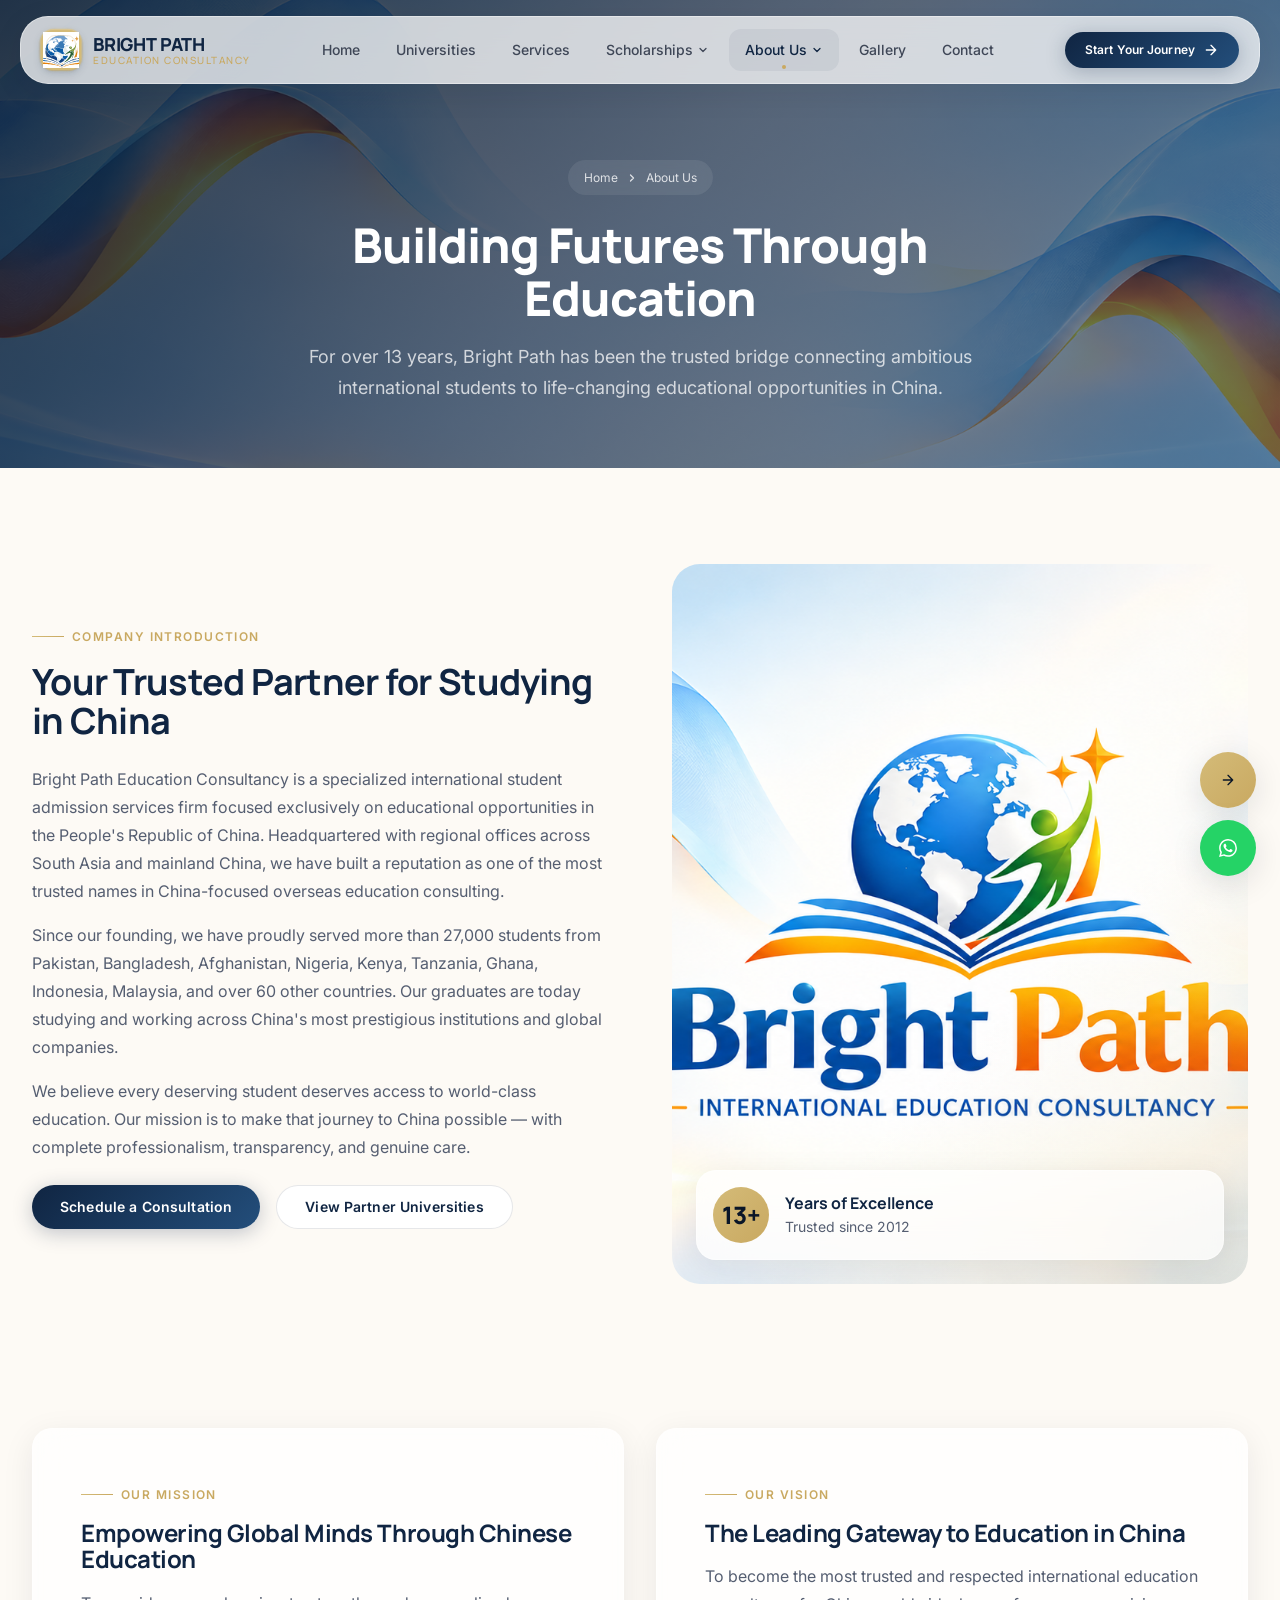
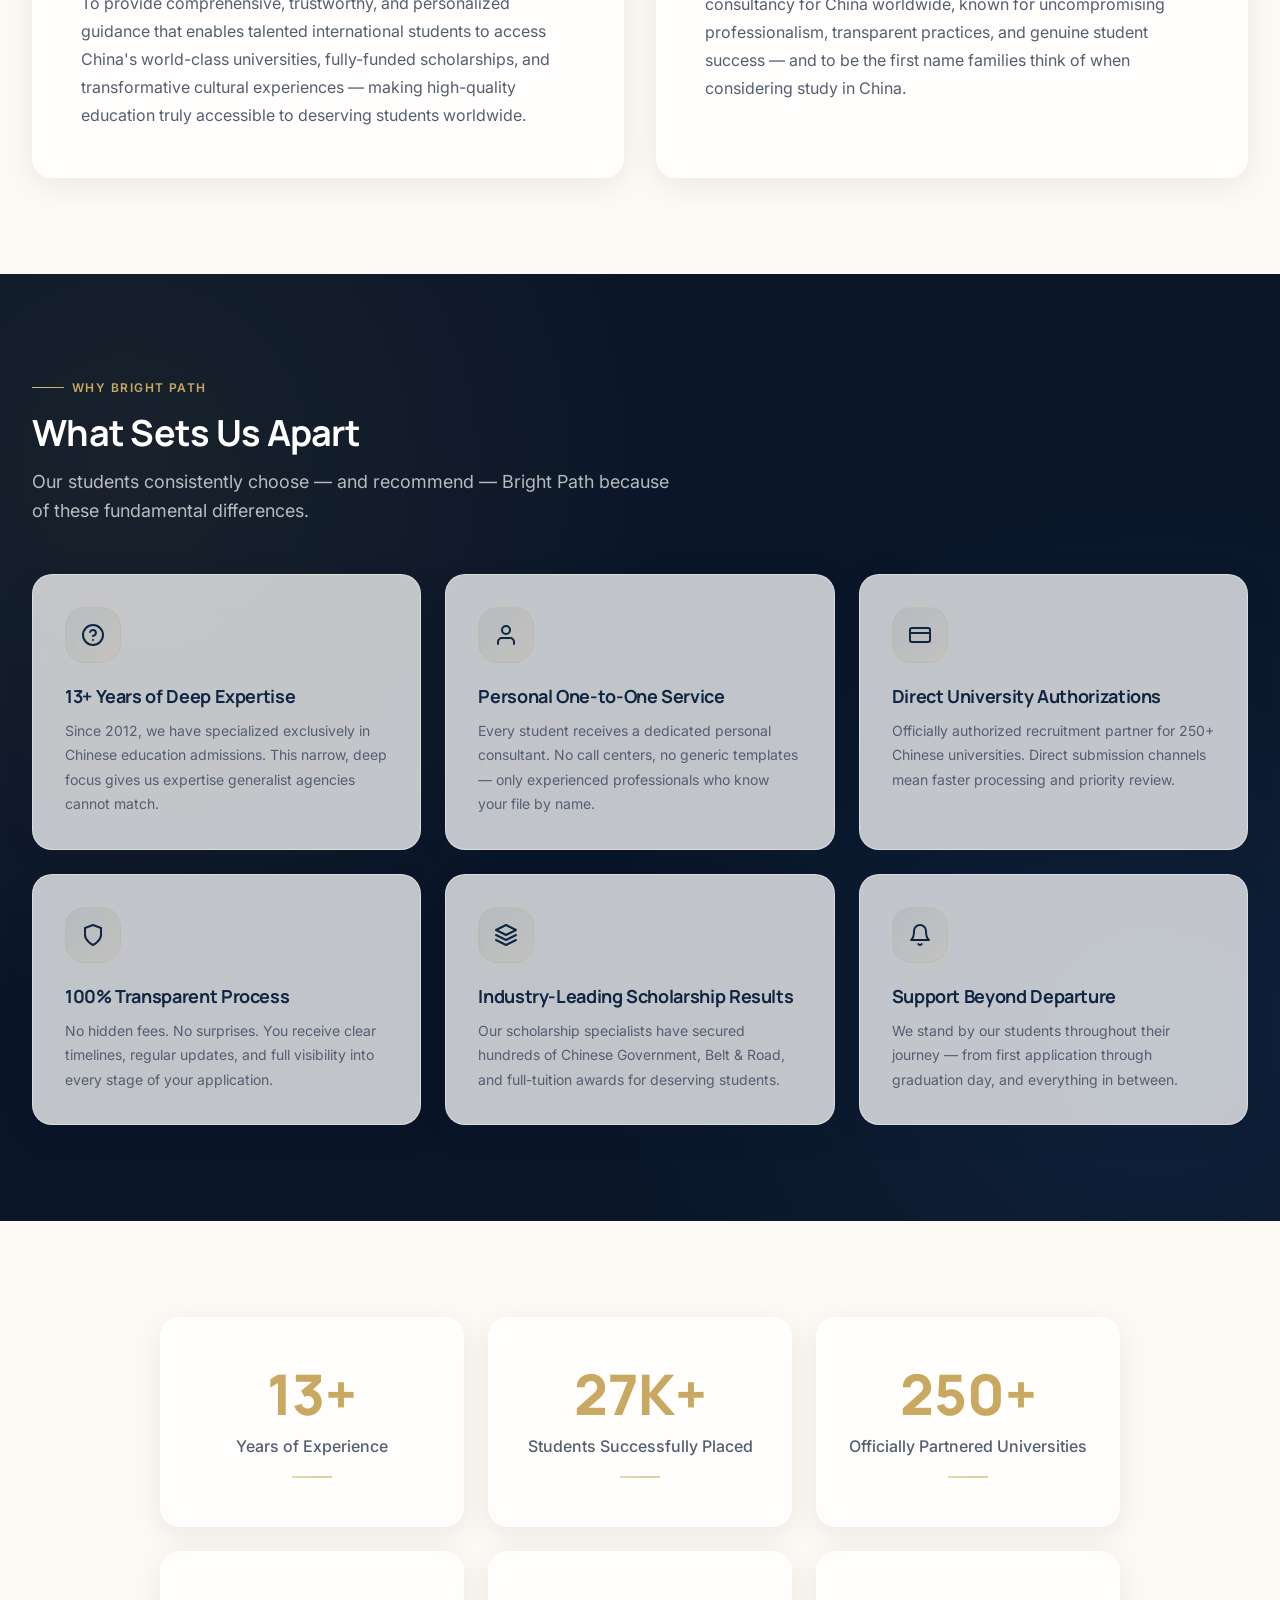
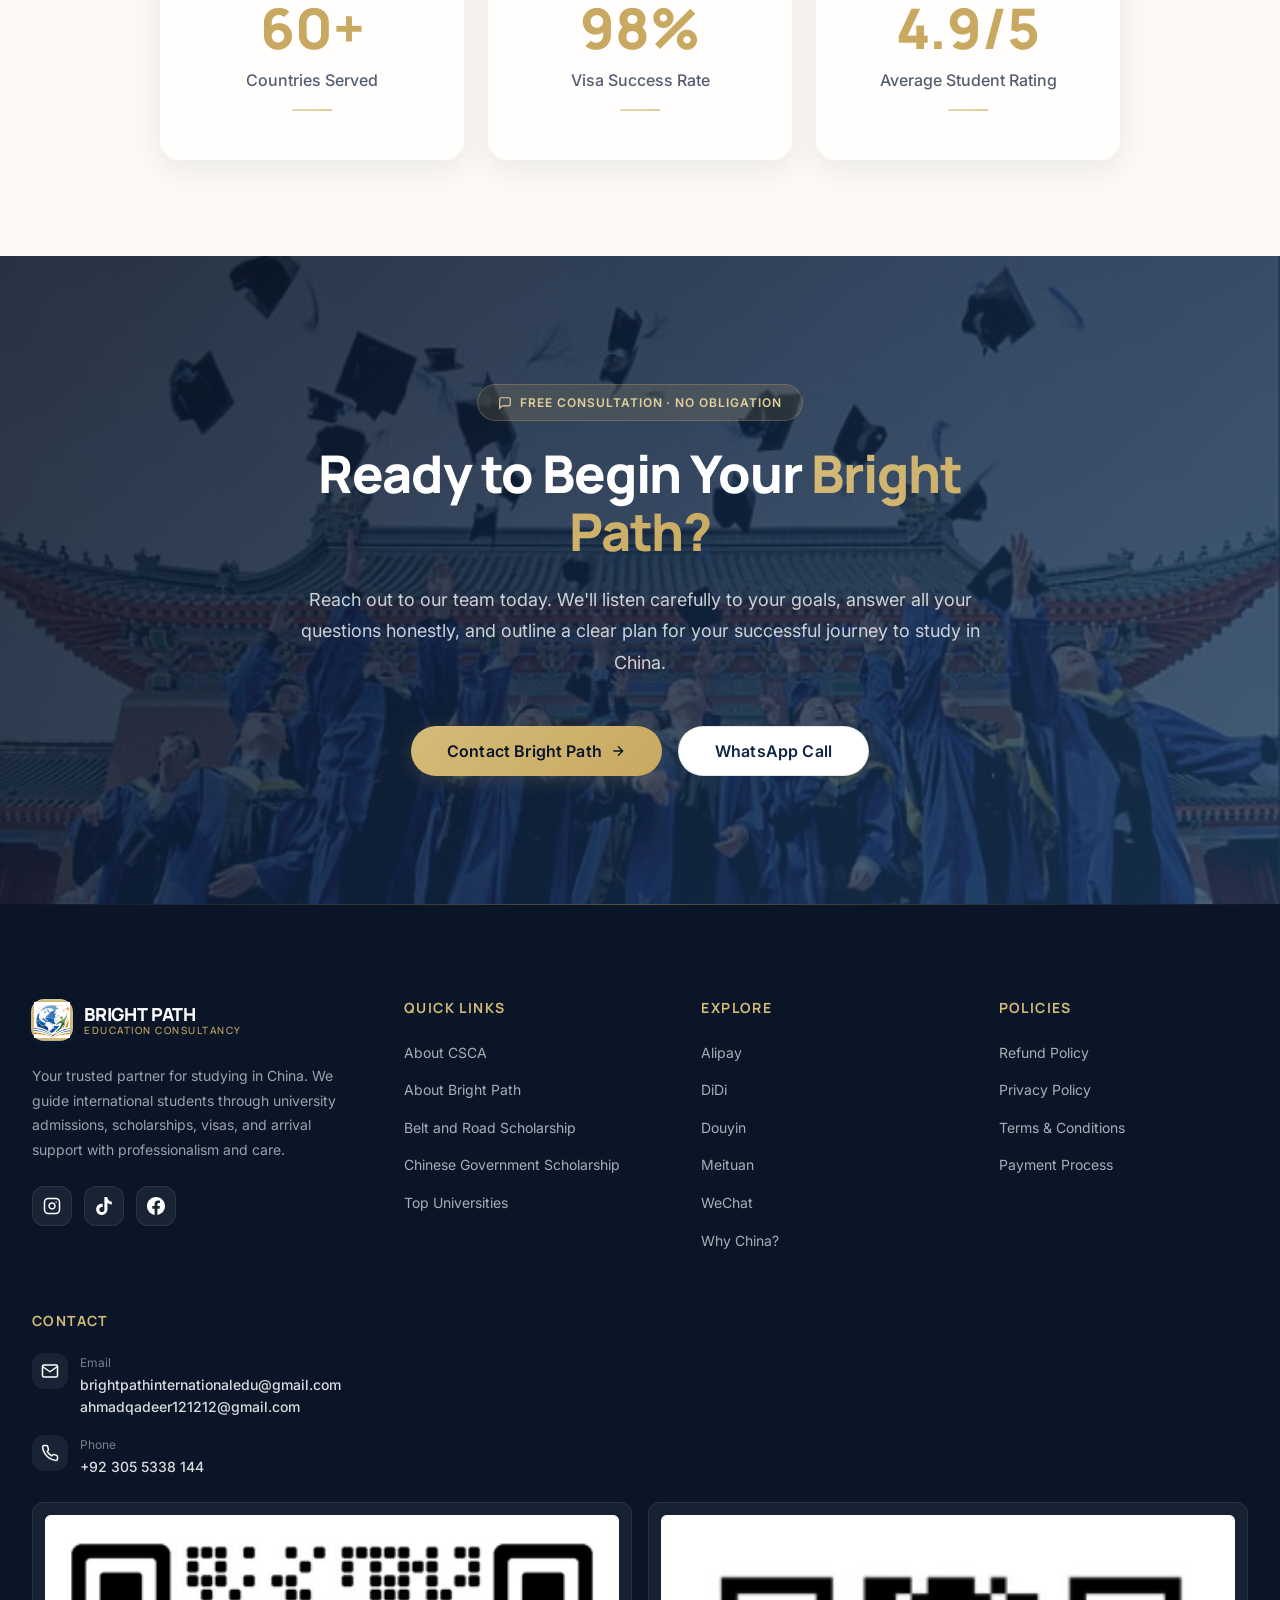
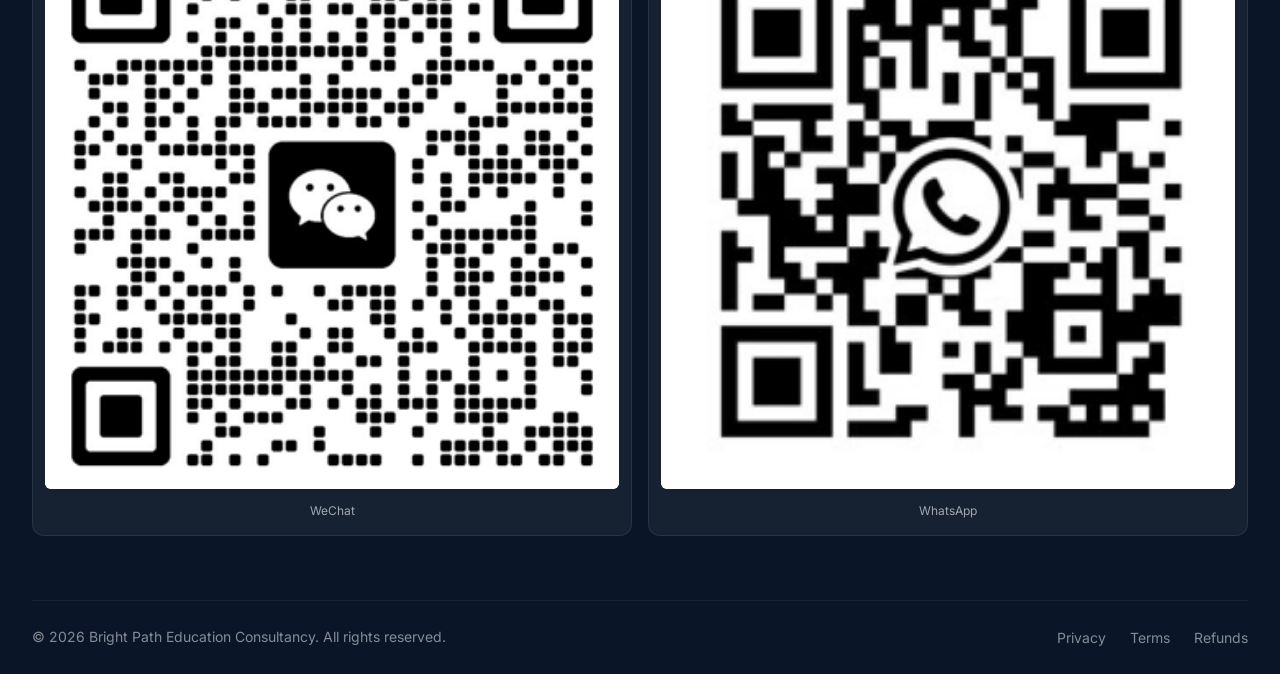
==== commit c94bb5ae: "Update about.html" ====
--- a/about.html
+++ b/about.html
@@ -5,8 +5,8 @@
   <meta name="viewport" content="width=device-width, initial-scale=1.0">
   <meta name="description" content="About Bright Path Education Consultancy. 13+ years experience, 27,000+ students placed, fully authorized and certified for China study abroad services.">
   <title>About Us | Bright Path - Education Consultancy</title>
-  <link rel="icon" type="image/svg+xml" href="Website Images/logo_vector.svg?v=2">
-  <link rel="shortcut icon" type="image/svg+xml" href="Website Images/logo_vector.svg?v=2">
+  <link rel="icon" type="image/svg+xml" href="Website Images/logo_vector.svg?v=3">
+  <link rel="shortcut icon" type="image/svg+xml" href="Website Images/logo_vector.svg?v=3">
   <link rel="preconnect" href="https://fonts.googleapis.com">
   <link rel="preconnect" href="https://fonts.gstatic.com" crossorigin>
   <link href="https://fonts.googleapis.com/css2?family=Inter:wght@400;500;600;700&family=Manrope:wght@600;700;800&family=Plus+Jakarta+Sans:wght@500;600;700&display=swap" rel="stylesheet">
--- a/css/styles.css
+++ b/css/styles.css
@@ -360,22 +360,51 @@
 .nav-logo-mark {
   width: 40px;
   height: 40px;
-  background: var(--gradient-navy);
+  background: #ffffff;
   border-radius: var(--radius-md);
   display: flex;
   align-items: center;
   justify-content: center;
   position: relative;
-  overflow: hidden;
+  overflow: visible;
+  border: 2px solid var(--gold-400);
+  box-shadow: 0 3px 8px rgba(16, 37, 66, 0.18), 0 1px 3px rgba(16, 37, 66, 0.12),
+              0 0 0 1px var(--gold-300);
+}
+
+.nav-logo-mark::before {
+  content: '';
+  position: absolute;
+  inset: -3px;
+  border-radius: calc(var(--radius-md) + 3px);
+  background: conic-gradient(
+    from 0deg,
+    var(--gold-300),
+    var(--gold-500),
+    var(--gold-200),
+    var(--gold-500),
+    var(--gold-300)
+  );
+  z-index: -1;
+  animation: logo-gold-spin 4s linear infinite;
+  opacity: 0.85;
+  filter: blur(1px);
 }
 
 .nav-logo-mark::after {
   content: '';
   position: absolute;
-  inset: 2px;
-  background: linear-gradient(135deg, transparent 40%, var(--gold-400) 100%);
-  opacity: 0.6;
-  border-radius: calc(var(--radius-md) - 2px);
+  inset: 3px;
+  border-radius: calc(var(--radius-md) - 3px);
+  border: 1px solid rgba(201, 169, 97, 0.25);
+  pointer-events: none;
+  z-index: 2;
+}
+
+@keyframes logo-gold-spin {
+  to {
+    transform: rotate(360deg);
+  }
 }
 
 .nav-logo-mark svg {
@@ -388,7 +417,7 @@
   z-index: 1;
   width: 100%;
   height: 100%;
-  object-fit: contain;
+  object-fit: cover;
   display: block;
 }
 
